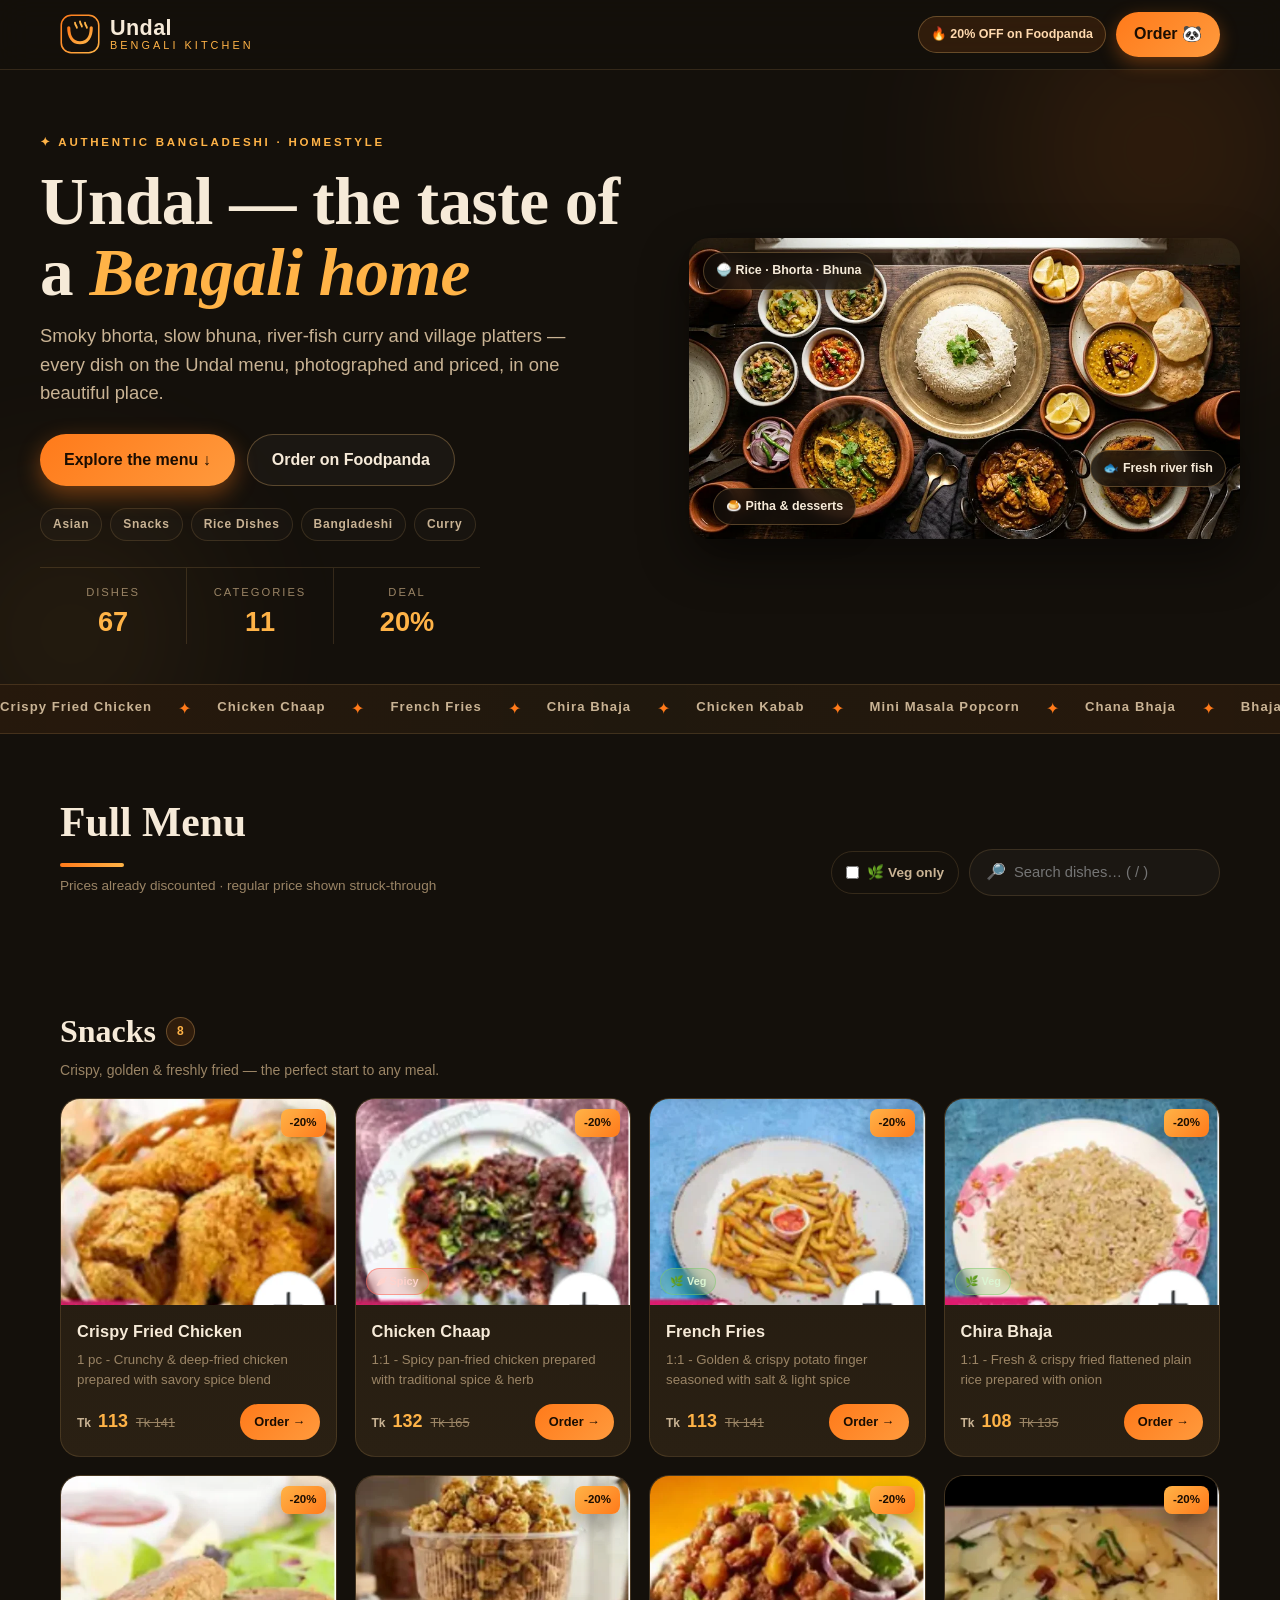
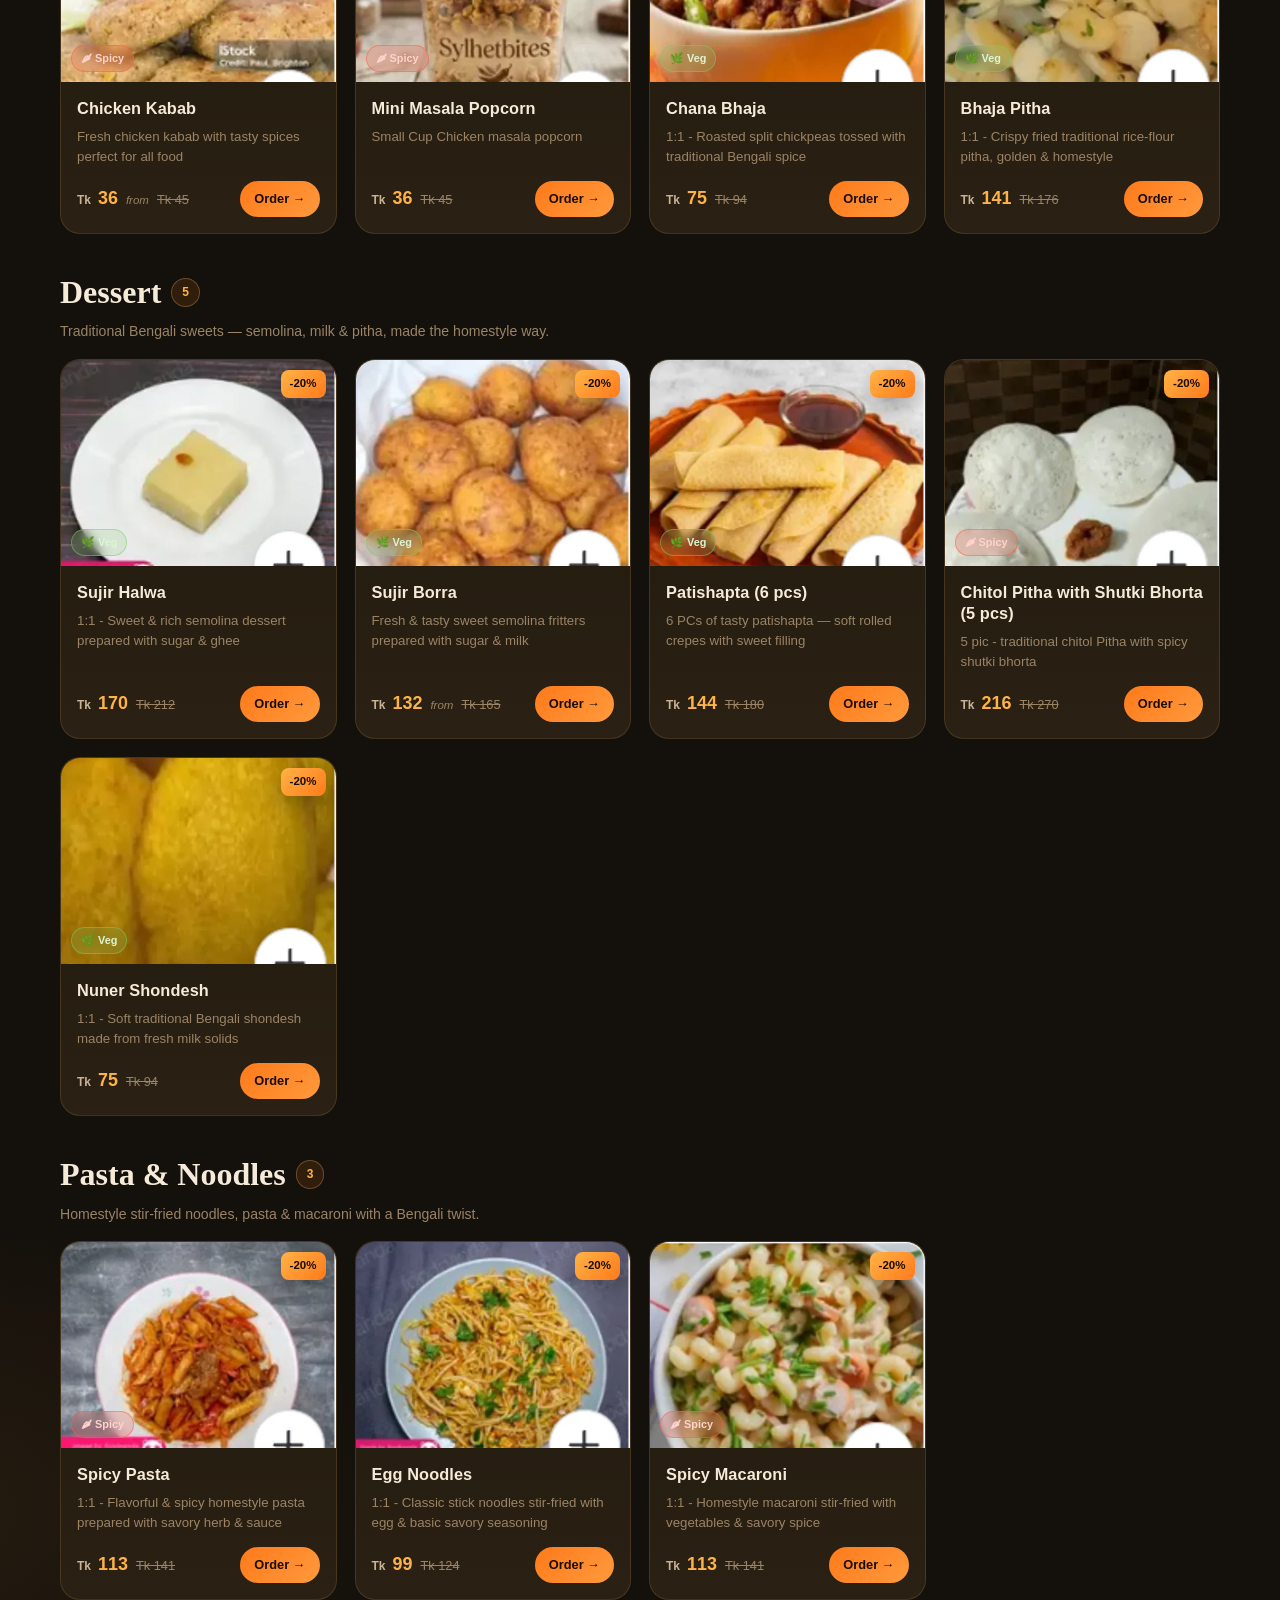
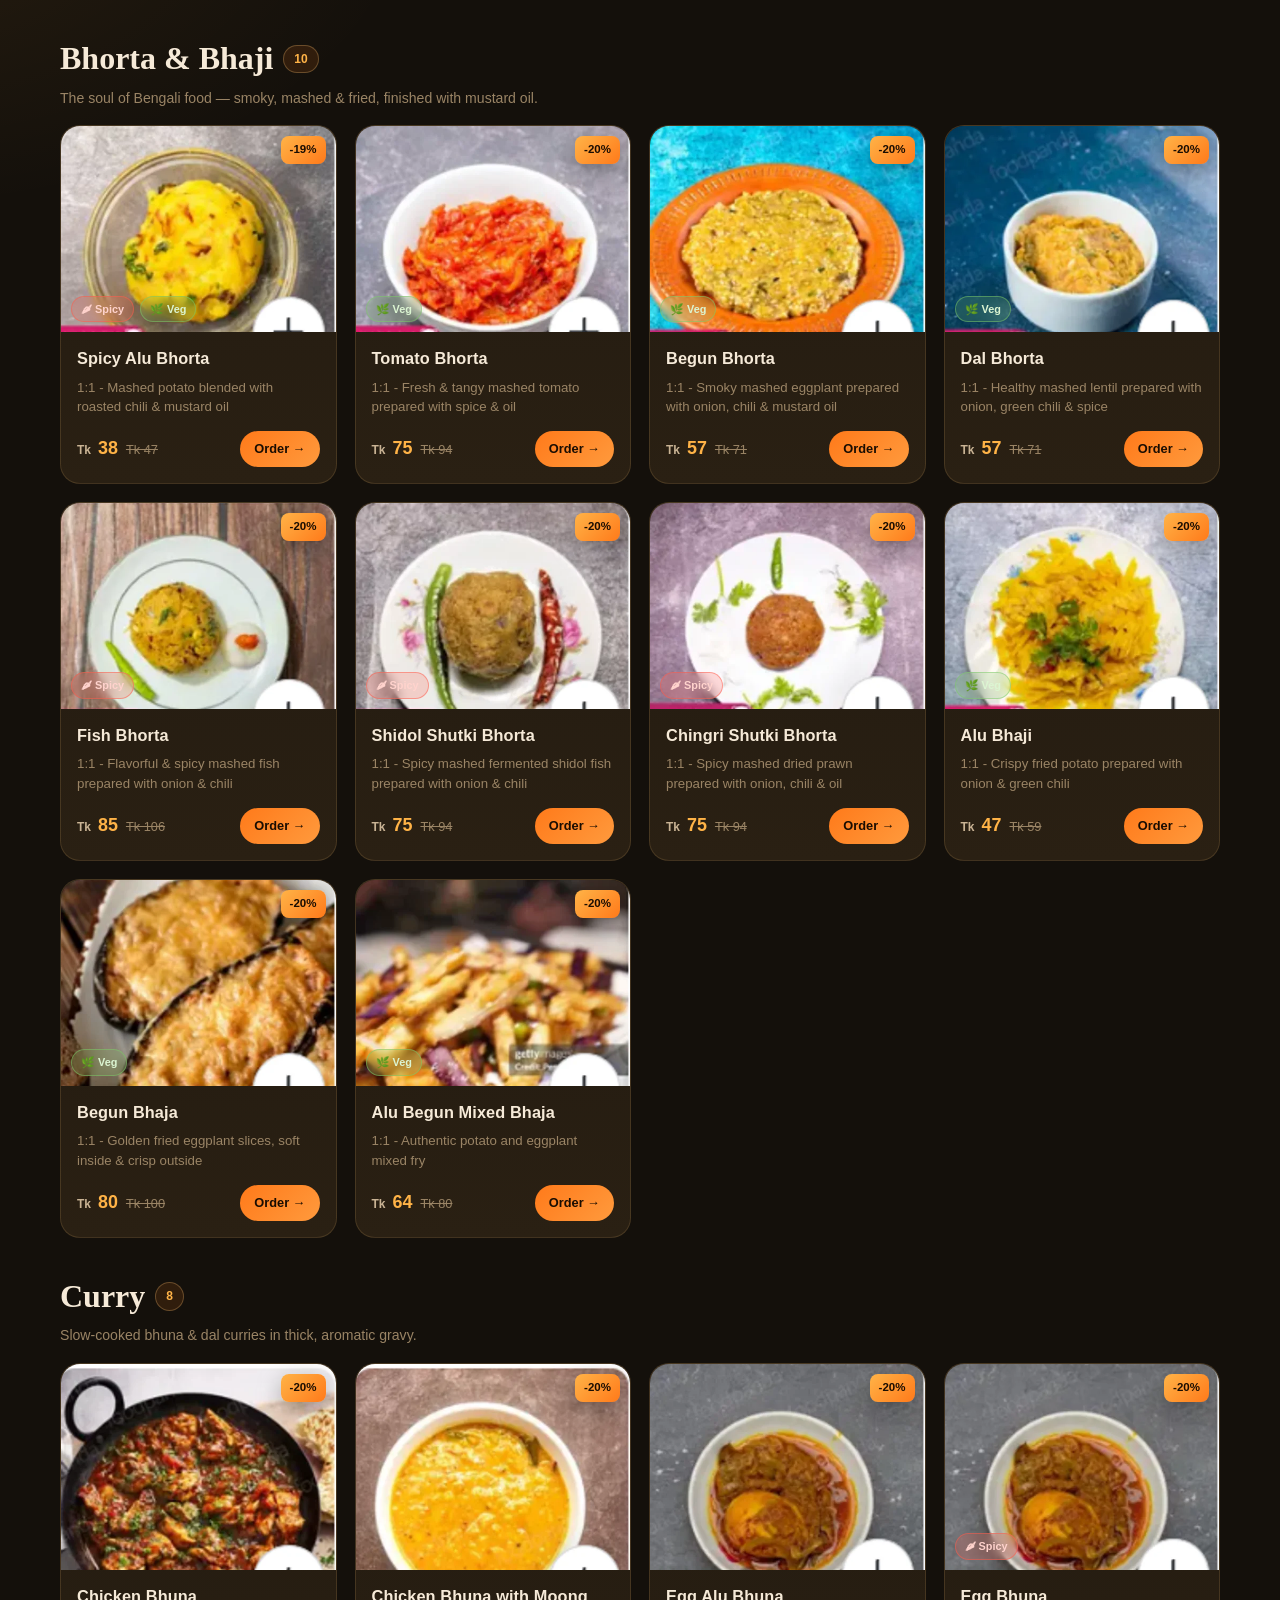
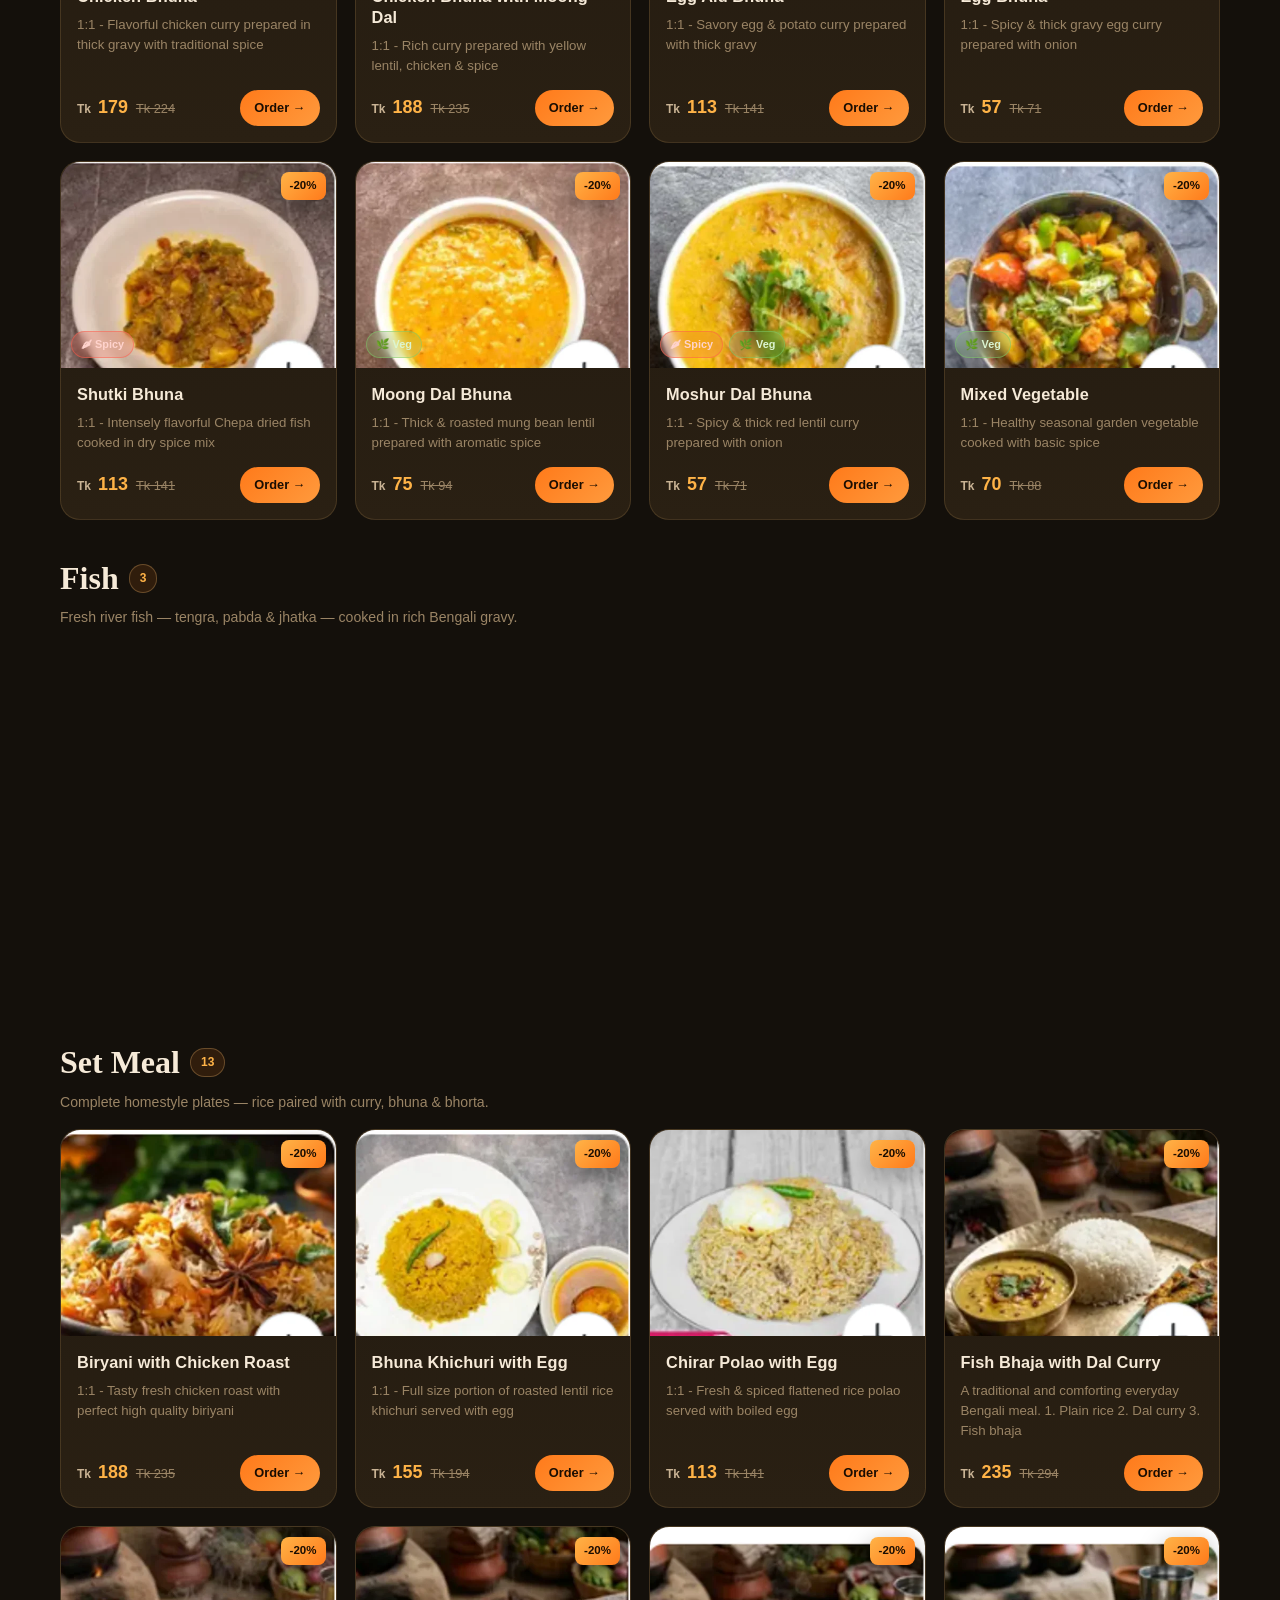
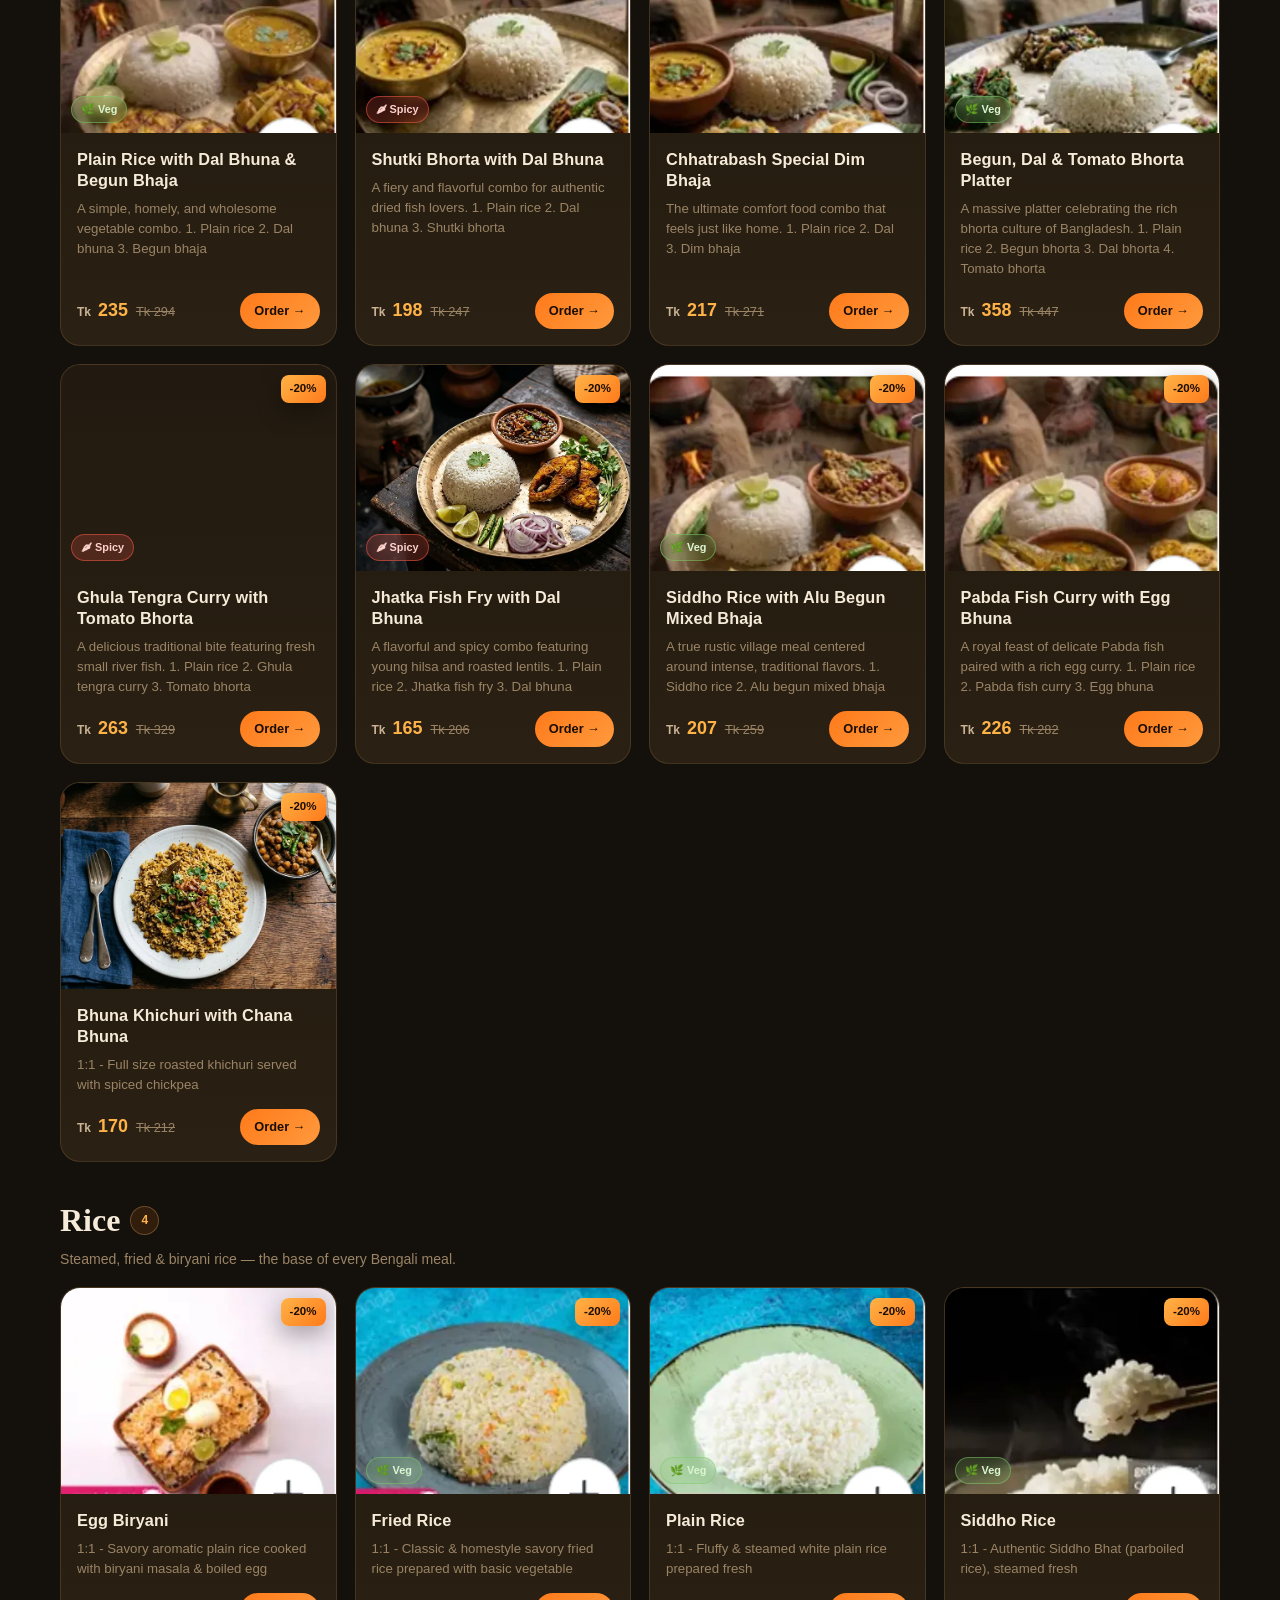
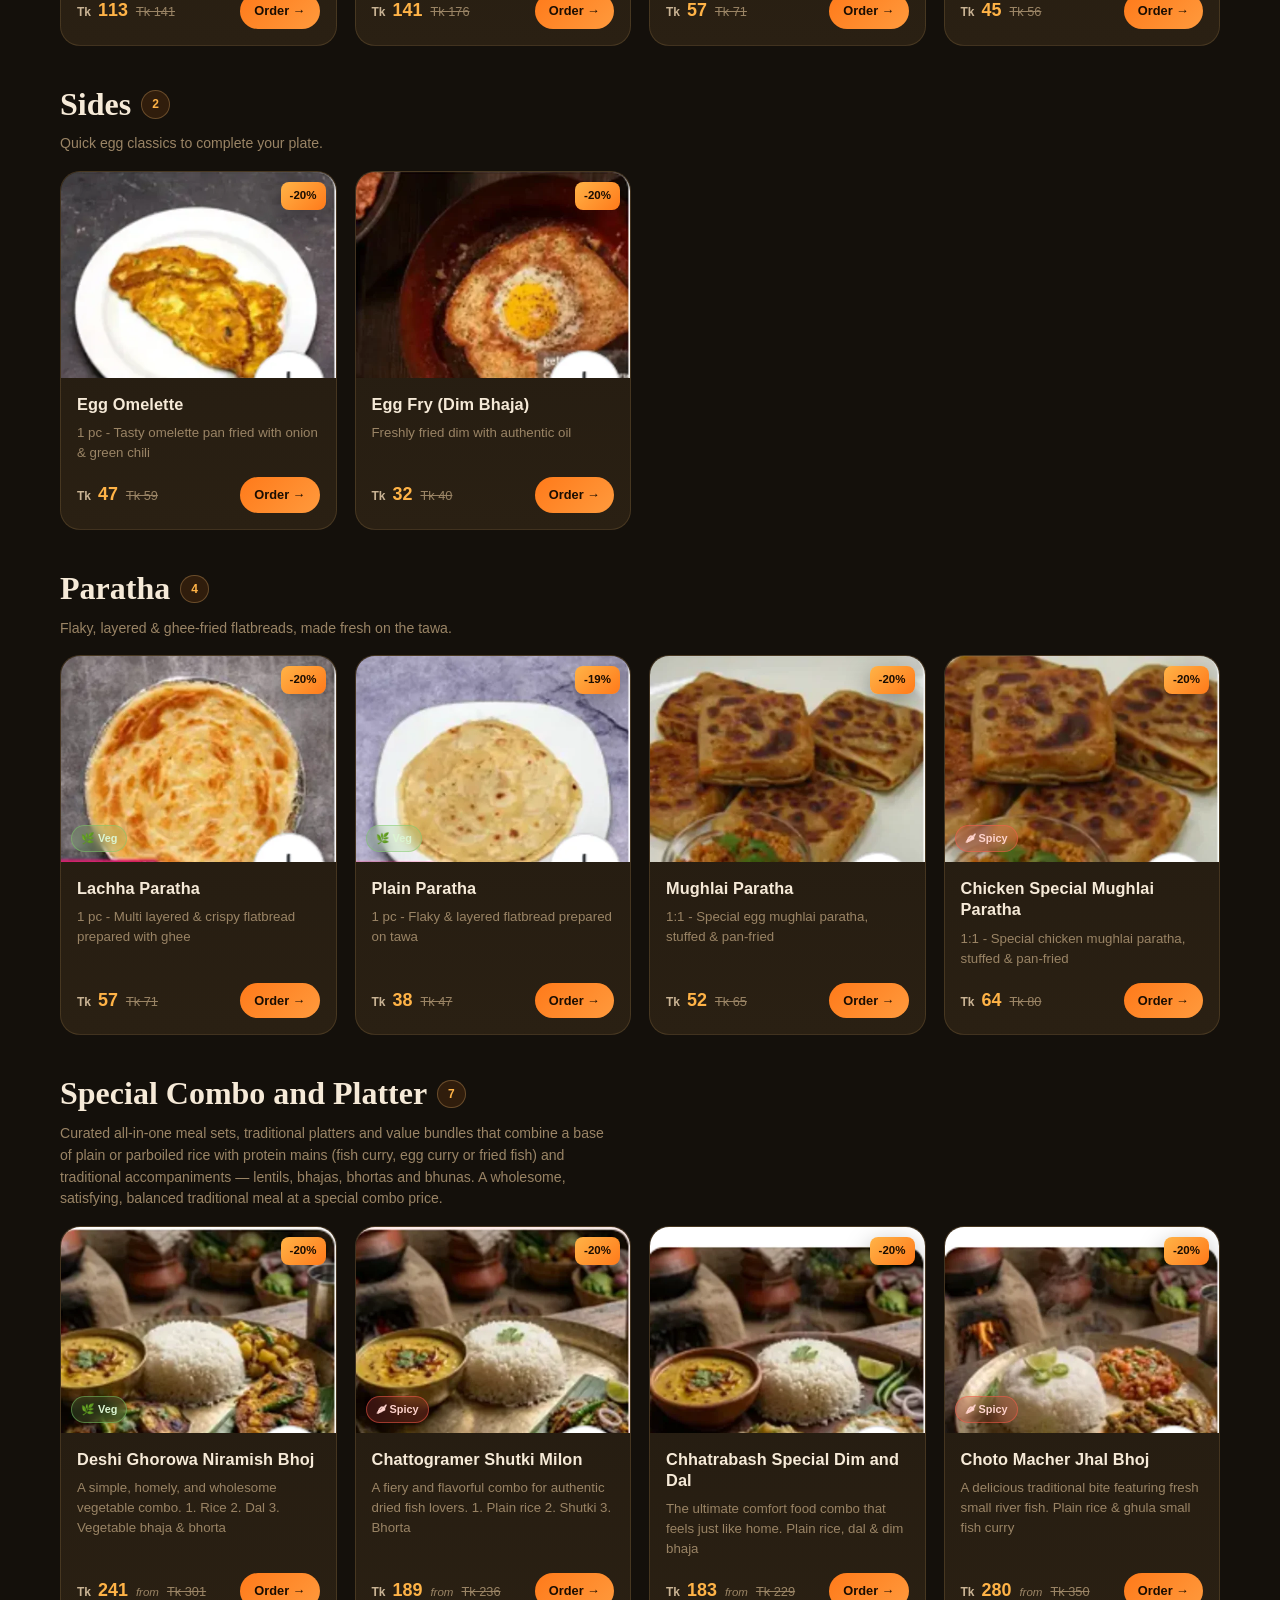
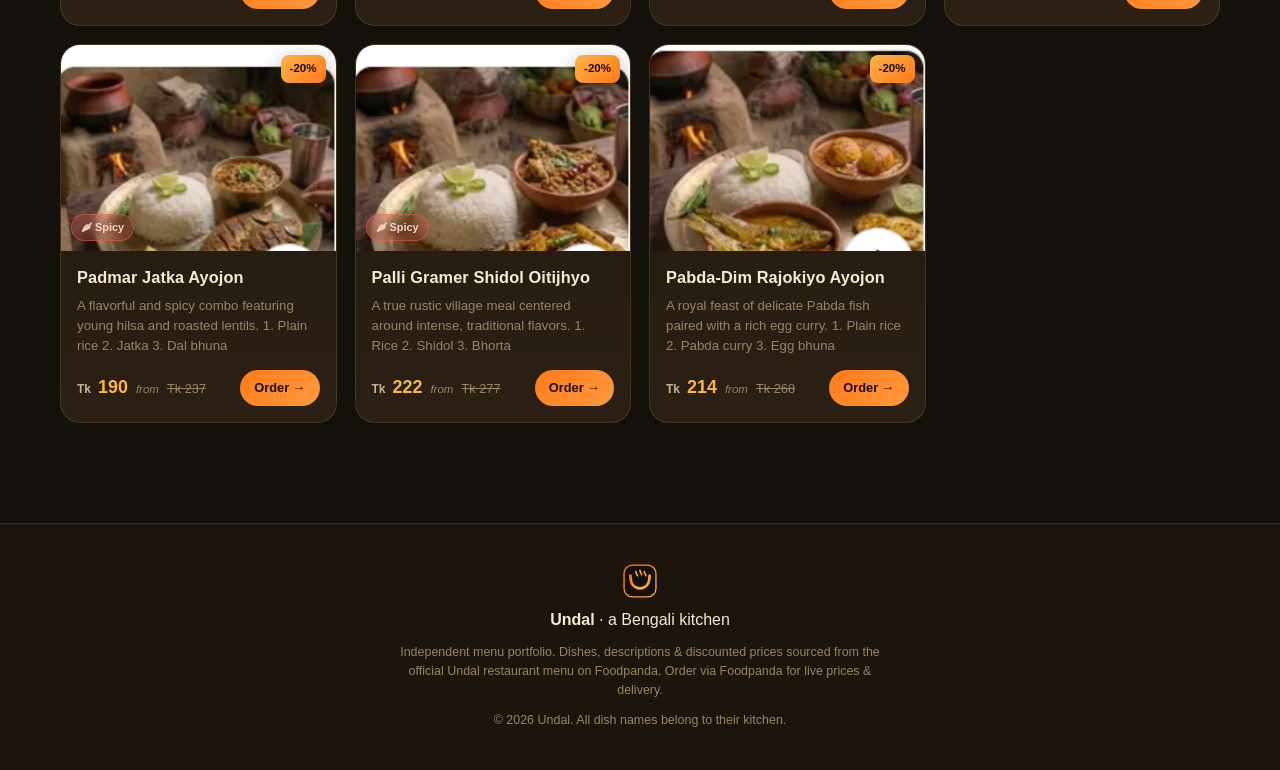
==== undal/index.html @ 983ab105 "Add Undal menu portfolio — standalone static site (67 dishes, 11 categories, full SEO schemas, real " ====
<!DOCTYPE html>
<html lang="en">
<head>
    <meta charset="UTF-8">
    <meta name="viewport" content="width=device-width, initial-scale=1.0">
        <title>Undal Menu | Authentic Bangladeshi Food — Bhorta, Bhuna, Fish Curry & Set Meals</title>
    <meta name="description" content="Explore the full Undal menu online: 67 authentic Bangladeshi dishes across 11 categories — Snacks, Dessert, Pasta & Noodles, Bhorta & Bhaji, Curry, Fish, Set Meal, Rice, Sides, Paratha, Special Combo and Platter. Discounted prices, veg & spicy filters, photos of every dish. Order on Foodpanda.">
    <meta name="keywords" content="Undal, Undal menu, Undal restaurant, Undal Sylhet, Bangladeshi food, bhorta, bhuna khichuri, fish curry, set meal, patishapta, mughlai paratha, foodpanda Undal, order food online">
    <meta property="og:title" content="Undal Menu | Authentic Bangladeshi Food — Bhorta, Bhuna, Fish Curry & Set Meals">
    <meta property="og:description" content="Explore the full Undal menu online: 67 authentic Bangladeshi dishes across 11 categories — Snacks, Dessert, Pasta & Noodles, Bhorta & Bhaji, Curry, Fish, Set Meal, Rice, Sides, Paratha, Special Combo and Platter. Discounted prices, veg & spicy filters, photos of every dish. Order on Foodpanda.">
    <meta property="og:image" content="https://sylhetbites.pages.dev/undal/img/hero.webp">
    <meta property="og:url" content="https://sylhetbites.pages.dev/undal/">
    <meta property="og:type" content="restaurant.menu">
    <meta name="twitter:card" content="summary_large_image">
    <meta name="twitter:title" content="Undal Menu | Authentic Bangladeshi Food — Bhorta, Bhuna, Fish Curry & Set Meals">
    <meta name="twitter:description" content="Explore the full Undal menu online: 67 authentic Bangladeshi dishes across 11 categories — Snacks, Dessert, Pasta & Noodles, Bhorta & Bhaji, Curry, Fish, Set Meal, Rice, Sides, Paratha, Special Combo and Platter. Discounted prices, veg & spicy filters, photos of every dish. Order on Foodpanda.">
    <meta name="twitter:image" content="https://sylhetbites.pages.dev/undal/img/hero.webp">
    <meta name="robots" content="index, follow, max-image-preview:large, max-snippet:-1">
    <meta name="author" content="Undal">
    <link rel="canonical" href="https://sylhetbites.pages.dev/undal/">
    <meta name="theme-color" content="#14100b">
    <link rel="icon" type="image/svg+xml" href="img/logo.svg">
    <link rel="preload" as="image" href="img/hero.webp" fetchpriority="high">
    <link rel="stylesheet" href="css/style.css">
    <script type="application/ld+json">
{
  "@context": "https://schema.org",
  "@graph": [
    {
      "@type": "WebSite",
      "@id": "https://sylhetbites.pages.dev/undal/#website",
      "name": "Undal Menu",
      "url": "https://sylhetbites.pages.dev/undal/",
      "inLanguage": "en",
      "publisher": {
        "@id": "https://sylhetbites.pages.dev/undal/#restaurant"
      }
    },
    {
      "@type": "Restaurant",
      "@id": "https://sylhetbites.pages.dev/undal/#restaurant",
      "name": "Undal",
      "alternateName": [
        "Undal Restaurant",
        "Undal Sylhet"
      ],
      "description": "Authentic Bengali home cooking — bhorta, bhuna, fish curry & traditional set meals",
      "url": "https://sylhetbites.pages.dev/undal/",
      "image": "https://sylhetbites.pages.dev/undal/img/hero.webp",
      "logo": "https://sylhetbites.pages.dev/undal/img/logo.svg",
      "servesCuisine": [
        "Asian",
        "Snacks",
        "Rice Dishes",
        "Bangladeshi",
        "Curry"
      ],
      "priceRange": "৳",
      "hasMenu": {
        "@id": "https://sylhetbites.pages.dev/undal/#menu"
      },
      "sameAs": [
        "https://www.foodpanda.com.bd/restaurant/cdo6/undal-cdo6"
      ]
    },
    {
      "@type": "Menu",
      "@id": "https://sylhetbites.pages.dev/undal/#menu",
      "name": "Undal Full Menu",
      "description": "Complete menu of Undal — snacks, bhorta & bhaji, curry, fish, set meals, rice, paratha, desserts and special combo platters.",
      "inLanguage": "en",
      "hasMenuSection": [
        {
          "@type": "MenuSection",
          "name": "Snacks",
          "description": "Crispy, golden & freshly fried — the perfect start to any meal.",
          "hasMenuItem": [
            {
              "@type": "MenuItem",
              "name": "Crispy Fried Chicken",
              "description": "1 pc - Crunchy & deep-fried chicken prepared with savory spice blend",
              "image": "https://sylhetbites.pages.dev/undal/img/dishes/crispy-fried-chicken.webp",
              "offers": {
                "@type": "Offer",
                "price": 113,
                "priceCurrency": "BDT",
                "url": "https://www.foodpanda.com.bd/restaurant/cdo6/undal-cdo6",
                "availability": "https://schema.org/InStock"
              }
            },
            {
              "@type": "MenuItem",
              "name": "Chicken Chaap",
              "description": "1:1 - Spicy pan-fried chicken prepared with traditional spice & herb",
              "image": "https://sylhetbites.pages.dev/undal/img/dishes/chicken-chaap.webp",
              "offers": {
                "@type": "Offer",
                "price": 132,
                "priceCurrency": "BDT",
                "url": "https://www.foodpanda.com.bd/restaurant/cdo6/undal-cdo6",
                "availability": "https://schema.org/InStock"
              }
            },
            {
              "@type": "MenuItem",
              "name": "French Fries",
              "description": "1:1 - Golden & crispy potato finger seasoned with salt & light spice",
              "image": "https://sylhetbites.pages.dev/undal/img/dishes/french-fries.webp",
              "suitableForDiet": "https://schema.org/VegetarianDiet",
              "offers": {
                "@type": "Offer",
                "price": 113,
                "priceCurrency": "BDT",
                "url": "https://www.foodpanda.com.bd/restaurant/cdo6/undal-cdo6",
                "availability": "https://schema.org/InStock"
              }
            },
            {
              "@type": "MenuItem",
              "name": "Chira Bhaja",
              "description": "1:1 - Fresh & crispy fried flattened plain rice prepared with onion",
              "image": "https://sylhetbites.pages.dev/undal/img/dishes/chira-bhaja.webp",
              "suitableForDiet": "https://schema.org/VegetarianDiet",
              "offers": {
                "@type": "Offer",
                "price": 108,
                "priceCurrency": "BDT",
                "url": "https://www.foodpanda.com.bd/restaurant/cdo6/undal-cdo6",
                "availability": "https://schema.org/InStock"
              }
            },
            {
              "@type": "MenuItem",
              "name": "Chicken Kabab",
              "description": "Fresh chicken kabab with tasty spices perfect for all food",
              "image": "https://sylhetbites.pages.dev/undal/img/dishes/chicken-kabab.webp",
              "offers": {
                "@type": "Offer",
                "price": 36,
                "priceCurrency": "BDT",
                "url": "https://www.foodpanda.com.bd/restaurant/cdo6/undal-cdo6",
                "availability": "https://schema.org/InStock"
              }
            },
            {
              "@type": "MenuItem",
              "name": "Mini Masala Popcorn",
              "description": "Small Cup Chicken masala popcorn",
              "image": "https://sylhetbites.pages.dev/undal/img/dishes/mini-masala-popcorn.webp",
              "offers": {
                "@type": "Offer",
                "price": 36,
                "priceCurrency": "BDT",
                "url": "https://www.foodpanda.com.bd/restaurant/cdo6/undal-cdo6",
                "availability": "https://schema.org/InStock"
              }
            },
            {
              "@type": "MenuItem",
              "name": "Chana Bhaja",
              "description": "1:1 - Roasted split chickpeas tossed with traditional Bengali spice",
              "image": "https://sylhetbites.pages.dev/undal/img/dishes/chana-bhaja.webp",
              "suitableForDiet": "https://schema.org/VegetarianDiet",
              "offers": {
                "@type": "Offer",
                "price": 75,
                "priceCurrency": "BDT",
                "url": "https://www.foodpanda.com.bd/restaurant/cdo6/undal-cdo6",
                "availability": "https://schema.org/InStock"
              }
            },
            {
              "@type": "MenuItem",
              "name": "Bhaja Pitha",
              "description": "1:1 - Crispy fried traditional rice-flour pitha, golden & homestyle",
              "image": "https://sylhetbites.pages.dev/undal/img/dishes/bhaja-pitha.webp",
              "suitableForDiet": "https://schema.org/VegetarianDiet",
              "offers": {
                "@type": "Offer",
                "price": 141,
                "priceCurrency": "BDT",
                "url": "https://www.foodpanda.com.bd/restaurant/cdo6/undal-cdo6",
                "availability": "https://schema.org/InStock"
              }
            }
          ]
        },
        {
          "@type": "MenuSection",
          "name": "Dessert",
          "description": "Traditional Bengali sweets — semolina, milk & pitha, made the homestyle way.",
          "hasMenuItem": [
            {
              "@type": "MenuItem",
              "name": "Sujir Halwa",
              "description": "1:1 - Sweet & rich semolina dessert prepared with sugar & ghee",
              "image": "https://sylhetbites.pages.dev/undal/img/dishes/sujir-halwa.webp",
              "suitableForDiet": "https://schema.org/VegetarianDiet",
              "offers": {
                "@type": "Offer",
                "price": 170,
                "priceCurrency": "BDT",
                "url": "https://www.foodpanda.com.bd/restaurant/cdo6/undal-cdo6",
                "availability": "https://schema.org/InStock"
              }
            },
            {
              "@type": "MenuItem",
              "name": "Sujir Borra",
              "description": "Fresh & tasty sweet semolina fritters prepared with sugar & milk",
              "image": "https://sylhetbites.pages.dev/undal/img/dishes/sujir-borra.webp",
              "suitableForDiet": "https://schema.org/VegetarianDiet",
              "offers": {
                "@type": "Offer",
                "price": 132,
                "priceCurrency": "BDT",
                "url": "https://www.foodpanda.com.bd/restaurant/cdo6/undal-cdo6",
                "availability": "https://schema.org/InStock"
              }
            },
            {
              "@type": "MenuItem",
              "name": "Patishapta (6 pcs)",
              "description": "6 PCs of tasty patishapta — soft rolled crepes with sweet filling",
              "image": "https://sylhetbites.pages.dev/undal/img/dishes/patishapta-6pc.webp",
              "suitableForDiet": "https://schema.org/VegetarianDiet",
              "offers": {
                "@type": "Offer",
                "price": 144,
                "priceCurrency": "BDT",
                "url": "https://www.foodpanda.com.bd/restaurant/cdo6/undal-cdo6",
                "availability": "https://schema.org/InStock"
              }
            },
            {
              "@type": "MenuItem",
              "name": "Chitol Pitha with Shutki Bhorta (5 pcs)",
              "description": "5 pic - traditional chitol Pitha with spicy shutki bhorta",
              "image": "https://sylhetbites.pages.dev/undal/img/dishes/chitol-pitha-shutki-bhorta.webp",
              "offers": {
                "@type": "Offer",
                "price": 216,
                "priceCurrency": "BDT",
                "url": "https://www.foodpanda.com.bd/restaurant/cdo6/undal-cdo6",
                "availability": "https://schema.org/InStock"
              }
            },
            {
              "@type": "MenuItem",
              "name": "Nuner Shondesh",
              "description": "1:1 - Soft traditional Bengali shondesh made from fresh milk solids",
              "image": "https://sylhetbites.pages.dev/undal/img/dishes/nuner-shondesh.webp",
              "suitableForDiet": "https://schema.org/VegetarianDiet",
              "offers": {
                "@type": "Offer",
                "price": 75,
                "priceCurrency": "BDT",
                "url": "https://www.foodpanda.com.bd/restaurant/cdo6/undal-cdo6",
                "availability": "https://schema.org/InStock"
              }
            }
          ]
        },
        {
          "@type": "MenuSection",
          "name": "Pasta & Noodles",
          "description": "Homestyle stir-fried noodles, pasta & macaroni with a Bengali twist.",
          "hasMenuItem": [
            {
              "@type": "MenuItem",
              "name": "Spicy Pasta",
              "description": "1:1 - Flavorful & spicy homestyle pasta prepared with savory herb & sauce",
              "image": "https://sylhetbites.pages.dev/undal/img/dishes/spicy-pasta.webp",
              "offers": {
                "@type": "Offer",
                "price": 113,
                "priceCurrency": "BDT",
                "url": "https://www.foodpanda.com.bd/restaurant/cdo6/undal-cdo6",
                "availability": "https://schema.org/InStock"
              }
            },
            {
              "@type": "MenuItem",
              "name": "Egg Noodles",
              "description": "1:1 - Classic stick noodles stir-fried with egg & basic savory seasoning",
              "image": "https://sylhetbites.pages.dev/undal/img/dishes/egg-noodles.webp",
              "offers": {
                "@type": "Offer",
                "price": 99,
                "priceCurrency": "BDT",
                "url": "https://www.foodpanda.com.bd/restaurant/cdo6/undal-cdo6",
                "availability": "https://schema.org/InStock"
              }
            },
            {
              "@type": "MenuItem",
              "name": "Spicy Macaroni",
              "description": "1:1 - Homestyle macaroni stir-fried with vegetables & savory spice",
              "image": "https://sylhetbites.pages.dev/undal/img/dishes/spicy-macaroni.webp",
              "offers": {
                "@type": "Offer",
                "price": 113,
                "priceCurrency": "BDT",
                "url": "https://www.foodpanda.com.bd/restaurant/cdo6/undal-cdo6",
                "availability": "https://schema.org/InStock"
              }
            }
          ]
        },
        {
          "@type": "MenuSection",
          "name": "Bhorta & Bhaji",
          "description": "The soul of Bengali food — smoky, mashed & fried, finished with mustard oil.",
          "hasMenuItem": [
            {
              "@type": "MenuItem",
              "name": "Spicy Alu Bhorta",
              "description": "1:1 - Mashed potato blended with roasted chili & mustard oil",
              "image": "https://sylhetbites.pages.dev/undal/img/dishes/spicy-alu-bhorta.webp",
              "suitableForDiet": "https://schema.org/VegetarianDiet",
              "offers": {
                "@type": "Offer",
                "price": 38,
                "priceCurrency": "BDT",
                "url": "https://www.foodpanda.com.bd/restaurant/cdo6/undal-cdo6",
                "availability": "https://schema.org/InStock"
              }
            },
            {
              "@type": "MenuItem",
              "name": "Tomato Bhorta",
              "description": "1:1 - Fresh & tangy mashed tomato prepared with spice & oil",
              "image": "https://sylhetbites.pages.dev/undal/img/dishes/tomato-bhorta.webp",
              "suitableForDiet": "https://schema.org/VegetarianDiet",
              "offers": {
                "@type": "Offer",
                "price": 75,
                "priceCurrency": "BDT",
                "url": "https://www.foodpanda.com.bd/restaurant/cdo6/undal-cdo6",
                "availability": "https://schema.org/InStock"
              }
            },
            {
              "@type": "MenuItem",
              "name": "Begun Bhorta",
              "description": "1:1 - Smoky mashed eggplant prepared with onion, chili & mustard oil",
              "image": "https://sylhetbites.pages.dev/undal/img/dishes/begun-bhorta.webp",
              "suitableForDiet": "https://schema.org/VegetarianDiet",
              "offers": {
                "@type": "Offer",
                "price": 57,
                "priceCurrency": "BDT",
                "url": "https://www.foodpanda.com.bd/restaurant/cdo6/undal-cdo6",
                "availability": "https://schema.org/InStock"
              }
            },
            {
              "@type": "MenuItem",
              "name": "Dal Bhorta",
              "description": "1:1 - Healthy mashed lentil prepared with onion, green chili & spice",
              "image": "https://sylhetbites.pages.dev/undal/img/dishes/dal-bhorta.webp",
              "suitableForDiet": "https://schema.org/VegetarianDiet",
              "offers": {
                "@type": "Offer",
                "price": 57,
                "priceCurrency": "BDT",
                "url": "https://www.foodpanda.com.bd/restaurant/cdo6/undal-cdo6",
                "availability": "https://schema.org/InStock"
              }
            },
            {
              "@type": "MenuItem",
              "name": "Fish Bhorta",
              "description": "1:1 - Flavorful & spicy mashed fish prepared with onion & chili",
              "image": "https://sylhetbites.pages.dev/undal/img/dishes/fish-bhorta.webp",
              "offers": {
                "@type": "Offer",
                "price": 85,
                "priceCurrency": "BDT",
                "url": "https://www.foodpanda.com.bd/restaurant/cdo6/undal-cdo6",
                "availability": "https://schema.org/InStock"
              }
            },
            {
              "@type": "MenuItem",
              "name": "Shidol Shutki Bhorta",
              "description": "1:1 - Spicy mashed fermented shidol fish prepared with onion & chili",
              "image": "https://sylhetbites.pages.dev/undal/img/dishes/shidol-shutki-bhorta.webp",
              "offers": {
                "@type": "Offer",
                "price": 75,
                "priceCurrency": "BDT",
                "url": "https://www.foodpanda.com.bd/restaurant/cdo6/undal-cdo6",
                "availability": "https://schema.org/InStock"
              }
            },
            {
              "@type": "MenuItem",
              "name": "Chingri Shutki Bhorta",
              "description": "1:1 - Spicy mashed dried prawn prepared with onion, chili & oil",
              "image": "https://sylhetbites.pages.dev/undal/img/dishes/chingri-shutki-bhorta.webp",
              "offers": {
                "@type": "Offer",
                "price": 75,
                "priceCurrency": "BDT",
                "url": "https://www.foodpanda.com.bd/restaurant/cdo6/undal-cdo6",
                "availability": "https://schema.org/InStock"
              }
            },
            {
              "@type": "MenuItem",
              "name": "Alu Bhaji",
              "description": "1:1 - Crispy fried potato prepared with onion & green chili",
              "image": "https://sylhetbites.pages.dev/undal/img/dishes/alu-bhaji.webp",
              "suitableForDiet": "https://schema.org/VegetarianDiet",
              "offers": {
                "@type": "Offer",
                "price": 47,
                "priceCurrency": "BDT",
                "url": "https://www.foodpanda.com.bd/restaurant/cdo6/undal-cdo6",
                "availability": "https://schema.org/InStock"
              }
            },
            {
              "@type": "MenuItem",
              "name": "Begun Bhaja",
              "description": "1:1 - Golden fried eggplant slices, soft inside & crisp outside",
              "image": "https://sylhetbites.pages.dev/undal/img/dishes/begun-bhaja.webp",
              "suitableForDiet": "https://schema.org/VegetarianDiet",
              "offers": {
                "@type": "Offer",
                "price": 80,
                "priceCurrency": "BDT",
                "url": "https://www.foodpanda.com.bd/restaurant/cdo6/undal-cdo6",
                "availability": "https://schema.org/InStock"
              }
            },
            {
              "@type": "MenuItem",
              "name": "Alu Begun Mixed Bhaja",
              "description": "1:1 - Authentic potato and eggplant mixed fry",
              "image": "https://sylhetbites.pages.dev/undal/img/dishes/alu-begun-mixed-bhaja.webp",
              "suitableForDiet": "https://schema.org/VegetarianDiet",
              "offers": {
                "@type": "Offer",
                "price": 64,
                "priceCurrency": "BDT",
                "url": "https://www.foodpanda.com.bd/restaurant/cdo6/undal-cdo6",
                "availability": "https://schema.org/InStock"
              }
            }
          ]
        },
        {
          "@type": "MenuSection",
          "name": "Curry",
          "description": "Slow-cooked bhuna & dal curries in thick, aromatic gravy.",
          "hasMenuItem": [
            {
              "@type": "MenuItem",
              "name": "Chicken Bhuna",
              "description": "1:1 - Flavorful chicken curry prepared in thick gravy with traditional spice",
              "image": "https://sylhetbites.pages.dev/undal/img/dishes/chicken-bhuna.webp",
              "offers": {
                "@type": "Offer",
                "price": 179,
                "priceCurrency": "BDT",
                "url": "https://www.foodpanda.com.bd/restaurant/cdo6/undal-cdo6",
                "availability": "https://schema.org/InStock"
              }
            },
            {
              "@type": "MenuItem",
              "name": "Chicken Bhuna with Moong Dal",
              "description": "1:1 - Rich curry prepared with yellow lentil, chicken & spice",
              "image": "https://sylhetbites.pages.dev/undal/img/dishes/chicken-bhuna-moong-dal.webp",
              "offers": {
                "@type": "Offer",
                "price": 188,
                "priceCurrency": "BDT",
                "url": "https://www.foodpanda.com.bd/restaurant/cdo6/undal-cdo6",
                "availability": "https://schema.org/InStock"
              }
            },
            {
              "@type": "MenuItem",
              "name": "Egg Alu Bhuna",
              "description": "1:1 - Savory egg & potato curry prepared with thick gravy",
              "image": "https://sylhetbites.pages.dev/undal/img/dishes/egg-alu-bhuna.webp",
              "offers": {
                "@type": "Offer",
                "price": 113,
                "priceCurrency": "BDT",
                "url": "https://www.foodpanda.com.bd/restaurant/cdo6/undal-cdo6",
                "availability": "https://schema.org/InStock"
              }
            },
            {
              "@type": "MenuItem",
              "name": "Egg Bhuna",
              "description": "1:1 - Spicy & thick gravy egg curry prepared with onion",
              "image": "https://sylhetbites.pages.dev/undal/img/dishes/egg-bhuna.webp",
              "offers": {
                "@type": "Offer",
                "price": 57,
                "priceCurrency": "BDT",
                "url": "https://www.foodpanda.com.bd/restaurant/cdo6/undal-cdo6",
                "availability": "https://schema.org/InStock"
              }
            },
            {
              "@type": "MenuItem",
              "name": "Shutki Bhuna",
              "description": "1:1 - Intensely flavorful Chepa dried fish cooked in dry spice mix",
              "image": "https://sylhetbites.pages.dev/undal/img/dishes/shutki-bhuna.webp",
              "offers": {
                "@type": "Offer",
                "price": 113,
                "priceCurrency": "BDT",
                "url": "https://www.foodpanda.com.bd/restaurant/cdo6/undal-cdo6",
                "availability": "https://schema.org/InStock"
              }
            },
            {
              "@type": "MenuItem",
              "name": "Moong Dal Bhuna",
              "description": "1:1 - Thick & roasted mung bean lentil prepared with aromatic spice",
              "image": "https://sylhetbites.pages.dev/undal/img/dishes/moong-dal-bhuna.webp",
              "suitableForDiet": "https://schema.org/VegetarianDiet",
              "offers": {
                "@type": "Offer",
                "price": 75,
                "priceCurrency": "BDT",
                "url": "https://www.foodpanda.com.bd/restaurant/cdo6/undal-cdo6",
                "availability": "https://schema.org/InStock"
              }
            },
            {
              "@type": "MenuItem",
              "name": "Moshur Dal Bhuna",
              "description": "1:1 - Spicy & thick red lentil curry prepared with onion",
              "image": "https://sylhetbites.pages.dev/undal/img/dishes/moshur-dal-bhuna.webp",
              "suitableForDiet": "https://schema.org/VegetarianDiet",
              "offers": {
                "@type": "Offer",
                "price": 57,
                "priceCurrency": "BDT",
                "url": "https://www.foodpanda.com.bd/restaurant/cdo6/undal-cdo6",
                "availability": "https://schema.org/InStock"
              }
            },
            {
              "@type": "MenuItem",
              "name": "Mixed Vegetable",
              "description": "1:1 - Healthy seasonal garden vegetable cooked with basic spice",
              "image": "https://sylhetbites.pages.dev/undal/img/dishes/mixed-vegetable.webp",
              "suitableForDiet": "https://schema.org/VegetarianDiet",
              "offers": {
                "@type": "Offer",
                "price": 70,
                "priceCurrency": "BDT",
                "url": "https://www.foodpanda.com.bd/restaurant/cdo6/undal-cdo6",
                "availability": "https://schema.org/InStock"
              }
            }
          ]
        },
        {
          "@type": "MenuSection",
          "name": "Fish",
          "description": "Fresh river fish — tengra, pabda & jhatka — cooked in rich Bengali gravy.",
          "hasMenuItem": [
            {
              "@type": "MenuItem",
              "name": "Tengra Fish Curry",
              "description": "1:1 - Traditional Tengra fish cooked in rich & spiced gravy",
              "image": "https://sylhetbites.pages.dev/undal/img/dishes/tengra-fish-curry.webp",
              "offers": {
                "@type": "Offer",
                "price": 160,
                "priceCurrency": "BDT",
                "url": "https://www.foodpanda.com.bd/restaurant/cdo6/undal-cdo6",
                "availability": "https://schema.org/InStock"
              }
            },
            {
              "@type": "MenuItem",
              "name": "Pabda Fish Curry",
              "description": "2 Pcs - Delicate Pabda fish prepared in savory & aromatic curry gravy",
              "image": "https://sylhetbites.pages.dev/undal/img/dishes/pabda-fish-curry.webp",
              "offers": {
                "@type": "Offer",
                "price": 113,
                "priceCurrency": "BDT",
                "url": "https://www.foodpanda.com.bd/restaurant/cdo6/undal-cdo6",
                "availability": "https://schema.org/InStock"
              }
            },
            {
              "@type": "MenuItem",
              "name": "Jhatka Fish Curry",
              "description": "1:1 - Authentically prepared jhatka (young hilsa) fish curry",
              "image": "https://sylhetbites.pages.dev/undal/img/dishes/jhatka-fish-curry.webp",
              "offers": {
                "@type": "Offer",
                "price": 88,
                "priceCurrency": "BDT",
                "url": "https://www.foodpanda.com.bd/restaurant/cdo6/undal-cdo6",
                "availability": "https://schema.org/InStock"
              }
            }
          ]
        },
        {
          "@type": "MenuSection",
          "name": "Set Meal",
          "description": "Complete homestyle plates — rice paired with curry, bhuna & bhorta.",
          "hasMenuItem": [
            {
              "@type": "MenuItem",
              "name": "Biryani with Chicken Roast",
              "description": "1:1 - Tasty fresh chicken roast with perfect high quality biriyani",
              "image": "https://sylhetbites.pages.dev/undal/img/dishes/biryani-chicken-roast.webp",
              "offers": {
                "@type": "Offer",
                "price": 188,
                "priceCurrency": "BDT",
                "url": "https://www.foodpanda.com.bd/restaurant/cdo6/undal-cdo6",
                "availability": "https://schema.org/InStock"
              }
            },
            {
              "@type": "MenuItem",
              "name": "Bhuna Khichuri with Egg",
              "description": "1:1 - Full size portion of roasted lentil rice khichuri served with egg",
              "image": "https://sylhetbites.pages.dev/undal/img/dishes/bhuna-khichuri-egg.webp",
              "offers": {
                "@type": "Offer",
                "price": 155,
                "priceCurrency": "BDT",
                "url": "https://www.foodpanda.com.bd/restaurant/cdo6/undal-cdo6",
                "availability": "https://schema.org/InStock"
              }
            },
            {
              "@type": "MenuItem",
              "name": "Chirar Polao with Egg",
              "description": "1:1 - Fresh & spiced flattened rice polao served with boiled egg",
              "image": "https://sylhetbites.pages.dev/undal/img/dishes/chirar-polao-egg.webp",
              "offers": {
                "@type": "Offer",
                "price": 113,
                "priceCurrency": "BDT",
                "url": "https://www.foodpanda.com.bd/restaurant/cdo6/undal-cdo6",
                "availability": "https://schema.org/InStock"
              }
            },
            {
              "@type": "MenuItem",
              "name": "Fish Bhaja with Dal Curry",
              "description": "A traditional and comforting everyday Bengali meal. 1. Plain rice 2. Dal curry 3. Fish bhaja",
              "image": "https://sylhetbites.pages.dev/undal/img/dishes/fish-bhaja-dal-curry.webp",
              "offers": {
                "@type": "Offer",
                "price": 235,
                "priceCurrency": "BDT",
                "url": "https://www.foodpanda.com.bd/restaurant/cdo6/undal-cdo6",
                "availability": "https://schema.org/InStock"
              }
            },
            {
              "@type": "MenuItem",
              "name": "Plain Rice with Dal Bhuna & Begun Bhaja",
              "description": "A simple, homely, and wholesome vegetable combo. 1. Plain rice 2. Dal bhuna 3. Begun bhaja",
              "image": "https://sylhetbites.pages.dev/undal/img/dishes/plain-rice-dal-bhuna.webp",
              "suitableForDiet": "https://schema.org/VegetarianDiet",
              "offers": {
                "@type": "Offer",
                "price": 235,
                "priceCurrency": "BDT",
                "url": "https://www.foodpanda.com.bd/restaurant/cdo6/undal-cdo6",
                "availability": "https://schema.org/InStock"
              }
            },
            {
              "@type": "MenuItem",
              "name": "Shutki Bhorta with Dal Bhuna",
              "description": "A fiery and flavorful combo for authentic dried fish lovers. 1. Plain rice 2. Dal bhuna 3. Shutki bhorta",
              "image": "https://sylhetbites.pages.dev/undal/img/dishes/shutki-bhorta-dal-bhuna.webp",
              "offers": {
                "@type": "Offer",
                "price": 198,
                "priceCurrency": "BDT",
                "url": "https://www.foodpanda.com.bd/restaurant/cdo6/undal-cdo6",
                "availability": "https://schema.org/InStock"
              }
            },
            {
              "@type": "MenuItem",
              "name": "Chhatrabash Special Dim Bhaja",
              "description": "The ultimate comfort food combo that feels just like home. 1. Plain rice 2. Dal 3. Dim bhaja",
              "image": "https://sylhetbites.pages.dev/undal/img/dishes/chhatrabash-dim-bhaja.webp",
              "offers": {
                "@type": "Offer",
                "price": 217,
                "priceCurrency": "BDT",
                "url": "https://www.foodpanda.com.bd/restaurant/cdo6/undal-cdo6",
                "availability": "https://schema.org/InStock"
              }
            },
            {
              "@type": "MenuItem",
              "name": "Begun, Dal & Tomato Bhorta Platter",
              "description": "A massive platter celebrating the rich bhorta culture of Bangladesh. 1. Plain rice 2. Begun bhorta 3. Dal bhorta 4. Tomato bhorta",
              "image": "https://sylhetbites.pages.dev/undal/img/dishes/bhorta-platter.webp",
              "suitableForDiet": "https://schema.org/VegetarianDiet",
              "offers": {
                "@type": "Offer",
                "price": 358,
                "priceCurrency": "BDT",
                "url": "https://www.foodpanda.com.bd/restaurant/cdo6/undal-cdo6",
                "availability": "https://schema.org/InStock"
              }
            },
            {
              "@type": "MenuItem",
              "name": "Ghula Tengra Curry with Tomato Bhorta",
              "description": "A delicious traditional bite featuring fresh small river fish. 1. Plain rice 2. Ghula tengra curry 3. Tomato bhorta",
              "image": "https://sylhetbites.pages.dev/undal/img/dishes/ghula-tengra-curry-combo.webp",
              "offers": {
                "@type": "Offer",
                "price": 263,
                "priceCurrency": "BDT",
                "url": "https://www.foodpanda.com.bd/restaurant/cdo6/undal-cdo6",
                "availability": "https://schema.org/InStock"
              }
            },
            {
              "@type": "MenuItem",
              "name": "Jhatka Fish Fry with Dal Bhuna",
              "description": "A flavorful and spicy combo featuring young hilsa and roasted lentils. 1. Plain rice 2. Jhatka fish fry 3. Dal bhuna",
              "image": "https://sylhetbites.pages.dev/undal/img/dishes/jhatka-fish-fry-combo.webp",
              "offers": {
                "@type": "Offer",
                "price": 165,
                "priceCurrency": "BDT",
                "url": "https://www.foodpanda.com.bd/restaurant/cdo6/undal-cdo6",
                "availability": "https://schema.org/InStock"
              }
            },
            {
              "@type": "MenuItem",
              "name": "Siddho Rice with Alu Begun Mixed Bhaja",
              "description": "A true rustic village meal centered around intense, traditional flavors. 1. Siddho rice 2. Alu begun mixed bhaja",
              "image": "https://sylhetbites.pages.dev/undal/img/dishes/siddho-rice-alu-begun.webp",
              "suitableForDiet": "https://schema.org/VegetarianDiet",
              "offers": {
                "@type": "Offer",
                "price": 207,
                "priceCurrency": "BDT",
                "url": "https://www.foodpanda.com.bd/restaurant/cdo6/undal-cdo6",
                "availability": "https://schema.org/InStock"
              }
            },
            {
              "@type": "MenuItem",
              "name": "Pabda Fish Curry with Egg Bhuna",
              "description": "A royal feast of delicate Pabda fish paired with a rich egg curry. 1. Plain rice 2. Pabda fish curry 3. Egg bhuna",
              "image": "https://sylhetbites.pages.dev/undal/img/dishes/pabda-egg-bhuna.webp",
              "offers": {
                "@type": "Offer",
                "price": 226,
                "priceCurrency": "BDT",
                "url": "https://www.foodpanda.com.bd/restaurant/cdo6/undal-cdo6",
                "availability": "https://schema.org/InStock"
              }
            },
            {
              "@type": "MenuItem",
              "name": "Bhuna Khichuri with Chana Bhuna",
              "description": "1:1 - Full size roasted khichuri served with spiced chickpea",
              "image": "https://sylhetbites.pages.dev/undal/img/dishes/bhuna-khichuri-chana-bhuna.webp",
              "offers": {
                "@type": "Offer",
                "price": 170,
                "priceCurrency": "BDT",
                "url": "https://www.foodpanda.com.bd/restaurant/cdo6/undal-cdo6",
                "availability": "https://schema.org/InStock"
              }
            }
          ]
        },
        {
          "@type": "MenuSection",
          "name": "Rice",
          "description": "Steamed, fried & biryani rice — the base of every Bengali meal.",
          "hasMenuItem": [
            {
              "@type": "MenuItem",
              "name": "Egg Biryani",
              "description": "1:1 - Savory aromatic plain rice cooked with biryani masala & boiled egg",
              "image": "https://sylhetbites.pages.dev/undal/img/dishes/egg-biryani.webp",
              "offers": {
                "@type": "Offer",
                "price": 113,
                "priceCurrency": "BDT",
                "url": "https://www.foodpanda.com.bd/restaurant/cdo6/undal-cdo6",
                "availability": "https://schema.org/InStock"
              }
            },
            {
              "@type": "MenuItem",
              "name": "Fried Rice",
              "description": "1:1 - Classic & homestyle savory fried rice prepared with basic vegetable",
              "image": "https://sylhetbites.pages.dev/undal/img/dishes/fried-rice.webp",
              "suitableForDiet": "https://schema.org/VegetarianDiet",
              "offers": {
                "@type": "Offer",
                "price": 141,
                "priceCurrency": "BDT",
                "url": "https://www.foodpanda.com.bd/restaurant/cdo6/undal-cdo6",
                "availability": "https://schema.org/InStock"
              }
            },
            {
              "@type": "MenuItem",
              "name": "Plain Rice",
              "description": "1:1 - Fluffy & steamed white plain rice prepared fresh",
              "image": "https://sylhetbites.pages.dev/undal/img/dishes/plain-rice.webp",
              "suitableForDiet": "https://schema.org/VegetarianDiet",
              "offers": {
                "@type": "Offer",
                "price": 57,
                "priceCurrency": "BDT",
                "url": "https://www.foodpanda.com.bd/restaurant/cdo6/undal-cdo6",
                "availability": "https://schema.org/InStock"
              }
            },
            {
              "@type": "MenuItem",
              "name": "Siddho Rice",
              "description": "1:1 - Authentic Siddho Bhat (parboiled rice), steamed fresh",
              "image": "https://sylhetbites.pages.dev/undal/img/dishes/siddho-rice.webp",
              "suitableForDiet": "https://schema.org/VegetarianDiet",
              "offers": {
                "@type": "Offer",
                "price": 45,
                "priceCurrency": "BDT",
                "url": "https://www.foodpanda.com.bd/restaurant/cdo6/undal-cdo6",
                "availability": "https://schema.org/InStock"
              }
            }
          ]
        },
        {
          "@type": "MenuSection",
          "name": "Sides",
          "description": "Quick egg classics to complete your plate.",
          "hasMenuItem": [
            {
              "@type": "MenuItem",
              "name": "Egg Omelette",
              "description": "1 pc - Tasty omelette pan fried with onion & green chili",
              "image": "https://sylhetbites.pages.dev/undal/img/dishes/egg-omelette.webp",
              "offers": {
                "@type": "Offer",
                "price": 47,
                "priceCurrency": "BDT",
                "url": "https://www.foodpanda.com.bd/restaurant/cdo6/undal-cdo6",
                "availability": "https://schema.org/InStock"
              }
            },
            {
              "@type": "MenuItem",
              "name": "Egg Fry (Dim Bhaja)",
              "description": "Freshly fried dim with authentic oil",
              "image": "https://sylhetbites.pages.dev/undal/img/dishes/egg-fry-dim-bhaja.webp",
              "offers": {
                "@type": "Offer",
                "price": 32,
                "priceCurrency": "BDT",
                "url": "https://www.foodpanda.com.bd/restaurant/cdo6/undal-cdo6",
                "availability": "https://schema.org/InStock"
              }
            }
          ]
        },
        {
          "@type": "MenuSection",
          "name": "Paratha",
          "description": "Flaky, layered & ghee-fried flatbreads, made fresh on the tawa.",
          "hasMenuItem": [
            {
              "@type": "MenuItem",
              "name": "Lachha Paratha",
              "description": "1 pc - Multi layered & crispy flatbread prepared with ghee",
              "image": "https://sylhetbites.pages.dev/undal/img/dishes/lachha-paratha.webp",
              "suitableForDiet": "https://schema.org/VegetarianDiet",
              "offers": {
                "@type": "Offer",
                "price": 57,
                "priceCurrency": "BDT",
                "url": "https://www.foodpanda.com.bd/restaurant/cdo6/undal-cdo6",
                "availability": "https://schema.org/InStock"
              }
            },
            {
              "@type": "MenuItem",
              "name": "Plain Paratha",
              "description": "1 pc - Flaky & layered flatbread prepared on tawa",
              "image": "https://sylhetbites.pages.dev/undal/img/dishes/plain-paratha.webp",
              "suitableForDiet": "https://schema.org/VegetarianDiet",
              "offers": {
                "@type": "Offer",
                "price": 38,
                "priceCurrency": "BDT",
                "url": "https://www.foodpanda.com.bd/restaurant/cdo6/undal-cdo6",
                "availability": "https://schema.org/InStock"
              }
            },
            {
              "@type": "MenuItem",
              "name": "Mughlai Paratha",
              "description": "1:1 - Special egg mughlai paratha, stuffed & pan-fried",
              "image": "https://sylhetbites.pages.dev/undal/img/dishes/mughlai-paratha.webp",
              "offers": {
                "@type": "Offer",
                "price": 52,
                "priceCurrency": "BDT",
                "url": "https://www.foodpanda.com.bd/restaurant/cdo6/undal-cdo6",
                "availability": "https://schema.org/InStock"
              }
            },
            {
              "@type": "MenuItem",
              "name": "Chicken Special Mughlai Paratha",
              "description": "1:1 - Special chicken mughlai paratha, stuffed & pan-fried",
              "image": "https://sylhetbites.pages.dev/undal/img/dishes/chicken-mughlai-paratha.webp",
              "offers": {
                "@type": "Offer",
                "price": 64,
                "priceCurrency": "BDT",
                "url": "https://www.foodpanda.com.bd/restaurant/cdo6/undal-cdo6",
                "availability": "https://schema.org/InStock"
              }
            }
          ]
        },
        {
          "@type": "MenuSection",
          "name": "Special Combo and Platter",
          "description": "Curated all-in-one meal sets, traditional platters and value bundles that combine a base of plain or parboiled rice with protein mains (fish curry, egg curry or fried fish) and traditional accompaniments — lentils, bhajas, bhortas and bhunas. A wholesome, satisfying, balanced traditional meal at a special combo price.",
          "hasMenuItem": [
            {
              "@type": "MenuItem",
              "name": "Deshi Ghorowa Niramish Bhoj",
              "description": "A simple, homely, and wholesome vegetable combo. 1. Rice 2. Dal 3. Vegetable bhaja & bhorta",
              "image": "https://sylhetbites.pages.dev/undal/img/dishes/deshi-ghorowa-niramish-bhoj.webp",
              "suitableForDiet": "https://schema.org/VegetarianDiet",
              "offers": {
                "@type": "Offer",
                "price": 241,
                "priceCurrency": "BDT",
                "url": "https://www.foodpanda.com.bd/restaurant/cdo6/undal-cdo6",
                "availability": "https://schema.org/InStock"
              }
            },
            {
              "@type": "MenuItem",
              "name": "Chattogramer Shutki Milon",
              "description": "A fiery and flavorful combo for authentic dried fish lovers. 1. Plain rice 2. Shutki 3. Bhorta",
              "image": "https://sylhetbites.pages.dev/undal/img/dishes/chattogramer-shutki-milon.webp",
              "offers": {
                "@type": "Offer",
                "price": 189,
                "priceCurrency": "BDT",
                "url": "https://www.foodpanda.com.bd/restaurant/cdo6/undal-cdo6",
                "availability": "https://schema.org/InStock"
              }
            },
            {
              "@type": "MenuItem",
              "name": "Chhatrabash Special Dim and Dal",
              "description": "The ultimate comfort food combo that feels just like home. Plain rice, dal & dim bhaja",
              "image": "https://sylhetbites.pages.dev/undal/img/dishes/chhatrabash-dim-dal.webp",
              "offers": {
                "@type": "Offer",
                "price": 183,
                "priceCurrency": "BDT",
                "url": "https://www.foodpanda.com.bd/restaurant/cdo6/undal-cdo6",
                "availability": "https://schema.org/InStock"
              }
            },
            {
              "@type": "MenuItem",
              "name": "Choto Macher Jhal Bhoj",
              "description": "A delicious traditional bite featuring fresh small river fish. Plain rice & ghula small fish curry",
              "image": "https://sylhetbites.pages.dev/undal/img/dishes/choto-macher-jhal-bhoj.webp",
              "offers": {
                "@type": "Offer",
                "price": 280,
                "priceCurrency": "BDT",
                "url": "https://www.foodpanda.com.bd/restaurant/cdo6/undal-cdo6",
                "availability": "https://schema.org/InStock"
              }
            },
            {
              "@type": "MenuItem",
              "name": "Padmar Jatka Ayojon",
              "description": "A flavorful and spicy combo featuring young hilsa and roasted lentils. 1. Plain rice 2. Jatka 3. Dal bhuna",
              "image": "https://sylhetbites.pages.dev/undal/img/dishes/padmar-jatka-ayojon.webp",
              "offers": {
                "@type": "Offer",
                "price": 190,
                "priceCurrency": "BDT",
                "url": "https://www.foodpanda.com.bd/restaurant/cdo6/undal-cdo6",
                "availability": "https://schema.org/InStock"
              }
            },
            {
              "@type": "MenuItem",
              "name": "Palli Gramer Shidol Oitijhyo",
              "description": "A true rustic village meal centered around intense, traditional flavors. 1. Rice 2. Shidol 3. Bhorta",
              "image": "https://sylhetbites.pages.dev/undal/img/dishes/palli-gramer-shidol-oitijhyo.webp",
              "offers": {
                "@type": "Offer",
                "price": 222,
                "priceCurrency": "BDT",
                "url": "https://www.foodpanda.com.bd/restaurant/cdo6/undal-cdo6",
                "availability": "https://schema.org/InStock"
              }
            },
            {
              "@type": "MenuItem",
              "name": "Pabda-Dim Rajokiyo Ayojon",
              "description": "A royal feast of delicate Pabda fish paired with a rich egg curry. 1. Plain rice 2. Pabda curry 3. Egg bhuna",
              "image": "https://sylhetbites.pages.dev/undal/img/dishes/pabda-dim-rajokiyo-ayojon.webp",
              "offers": {
                "@type": "Offer",
                "price": 214,
                "priceCurrency": "BDT",
                "url": "https://www.foodpanda.com.bd/restaurant/cdo6/undal-cdo6",
                "availability": "https://schema.org/InStock"
              }
            }
          ]
        }
      ]
    },
    {
      "@type": "BreadcrumbList",
      "@id": "https://sylhetbites.pages.dev/undal/#breadcrumb",
      "itemListElement": [
        {
          "@type": "ListItem",
          "position": 1,
          "name": "Home",
          "item": "https://sylhetbites.pages.dev/undal/"
        },
        {
          "@type": "ListItem",
          "position": 2,
          "name": "Menu",
          "item": "https://sylhetbites.pages.dev/undal/#menu"
        }
      ]
    },
    {
      "@type": "FAQPage",
      "@id": "https://sylhetbites.pages.dev/undal/#faq",
      "mainEntity": [
        {
          "@type": "Question",
          "name": "What kind of food does Undal serve?",
          "acceptedAnswer": {
            "@type": "Answer",
            "text": "Undal serves authentic Bangladeshi and Asian home cooking — crispy snacks, traditional bhorta & bhaji, slow-cooked bhuna curries, fresh river fish, set meals, rice, paratha, desserts and special combo platters."
          }
        },
        {
          "@type": "Question",
          "name": "How can I order from Undal?",
          "acceptedAnswer": {
            "@type": "Answer",
            "text": "Browse the full menu on this site, then place your order through the official Undal restaurant page on Foodpanda for fast delivery."
          }
        },
        {
          "@type": "Question",
          "name": "Does Undal have vegetarian options?",
          "acceptedAnswer": {
            "@type": "Answer",
            "text": "Yes. Undal offers a wide range of vegetarian dishes including alu, begun, dal and tomato bhorta, mixed vegetable, fried and plain rice, lachha & plain paratha, and traditional pitha and desserts. Vegetarian dishes are marked with a 🌿 badge."
          }
        },
        {
          "@type": "Question",
          "name": "Are there discounts on the Undal menu?",
          "acceptedAnswer": {
            "@type": "Answer",
            "text": "Yes — menu prices shown already reflect discounted rates off the regular price, and a 20% off deal is auto-applied on all items when ordering via Foodpanda."
          }
        }
      ]
    }
  ]
}
</script>
</head>
<body>
    <a class="skip" href="#menu">Skip to menu</a>

    <header class="nav" id="top">
      <div class="nav-in">
        <a class="brand" href="#top" aria-label="Undal — home">
          <img src="img/logo.svg" alt="Undal logo" width="40" height="40">
          <span class="brand-txt"><b>Undal</b><i>Bengali kitchen</i></span>
        </a>
        <div class="nav-right">
          <span class="deal-pill" title="Auto applied on Foodpanda">🔥 20% OFF on Foodpanda</span>
          <a class="cta" href="https://www.foodpanda.com.bd/restaurant/cdo6/undal-cdo6" target="_blank" rel="noopener nofollow sponsored">Order&nbsp;🐼</a>
        </div>
      </div>
    </header>

    <main>
      <!-- ============ HERO ============ -->
      <section class="hero" aria-label="Undal introduction">
        <div class="hero-glow g1"></div>
        <div class="hero-glow g2"></div>
        <div class="hero-in">
          <div class="hero-copy">
            <p class="kicker">✦ Authentic Bangladeshi · Homestyle</p>
            <h1>Undal — the taste of a <em>Bengali home</em></h1>
            <p class="lead">Smoky bhorta, slow bhuna, river-fish curry and village platters — every dish on the Undal menu, photographed and priced, in one beautiful place.</p>
            <div class="hero-cta">
              <a class="btn btn-solid" href="#menu">Explore the menu ↓</a>
              <a class="btn btn-ghost" href="https://www.foodpanda.com.bd/restaurant/cdo6/undal-cdo6" target="_blank" rel="noopener nofollow sponsored">Order on Foodpanda</a>
            </div>
            <ul class="cuisine" aria-label="Cuisine styles">
              <li>Asian</li><li>Snacks</li><li>Rice Dishes</li><li>Bangladeshi</li><li>Curry</li>
            </ul>
            <dl class="stats">
              <div><dt>Dishes</dt><dd data-count="67">0</dd></div>
              <div><dt>Categories</dt><dd data-count="11">0</dd></div>
              <div><dt>Deal</dt><dd>20%</dd></div>
            </dl>
          </div>
          <figure class="hero-fig">
            <img src="img/hero.webp" alt="Undal signature spread — rice, bhorta, fish curry, chicken bhuna and dal served on a brass platter" width="900" height="491" fetchpriority="high">
            <figcaption class="float f1">🍚 Rice · Bhorta · Bhuna</figcaption>
            <figcaption class="float f2">🐟 Fresh river fish</figcaption>
            <figcaption class="float f3">🍮 Pitha &amp; desserts</figcaption>
          </figure>
        </div>
      </section>

            <div class="ticker" aria-hidden="true"><div class="ticker-track"><span>Crispy Fried Chicken</span><i>✦</i><span>Chicken Chaap</span><i>✦</i><span>French Fries</span><i>✦</i><span>Chira Bhaja</span><i>✦</i><span>Chicken Kabab</span><i>✦</i><span>Mini Masala Popcorn</span><i>✦</i><span>Chana Bhaja</span><i>✦</i><span>Bhaja Pitha</span><i>✦</i><span>Sujir Halwa</span><i>✦</i><span>Sujir Borra</span><i>✦</i><span>Patishapta (6 pcs)</span><i>✦</i><span>Chitol Pitha with Shutki Bhorta (5 pcs)</span><i>✦</i><span>Nuner Shondesh</span><i>✦</i><span>Spicy Pasta</span><i>✦</i><span>Egg Noodles</span><i>✦</i><span>Spicy Macaroni</span><i>✦</i><span>Spicy Alu Bhorta</span><i>✦</i><span>Tomato Bhorta</span><i>✦</i><span>Begun Bhorta</span><i>✦</i><span>Dal Bhorta</span><i>✦</i><span>Fish Bhorta</span><i>✦</i><span>Shidol Shutki Bhorta</span><i>✦</i><span>Chingri Shutki Bhorta</span><i>✦</i><span>Alu Bhaji</span><i>✦</i><span>Begun Bhaja</span><i>✦</i><span>Alu Begun Mixed Bhaja</span><i>✦</i><span>Chicken Bhuna</span><i>✦</i><span>Chicken Bhuna with Moong Dal</span><i>✦</i><span>Egg Alu Bhuna</span><i>✦</i><span>Egg Bhuna</span><i>✦</i><span>Shutki Bhuna</span><i>✦</i><span>Moong Dal Bhuna</span><i>✦</i><span>Moshur Dal Bhuna</span><i>✦</i><span>Mixed Vegetable</span><i>✦</i><span>Tengra Fish Curry</span><i>✦</i><span>Pabda Fish Curry</span><i>✦</i><span>Jhatka Fish Curry</span><i>✦</i><span>Biryani with Chicken Roast</span><i>✦</i><span>Bhuna Khichuri with Egg</span><i>✦</i><span>Chirar Polao with Egg</span><i>✦</i><span>Fish Bhaja with Dal Curry</span><i>✦</i><span>Plain Rice with Dal Bhuna &amp; Begun Bhaja</span><i>✦</i><span>Shutki Bhorta with Dal Bhuna</span><i>✦</i><span>Chhatrabash Special Dim Bhaja</span><i>✦</i><span>Begun, Dal &amp; Tomato Bhorta Platter</span><i>✦</i><span>Ghula Tengra Curry with Tomato Bhorta</span><i>✦</i><span>Jhatka Fish Fry with Dal Bhuna</span><i>✦</i><span>Siddho Rice with Alu Begun Mixed Bhaja</span><i>✦</i><span>Pabda Fish Curry with Egg Bhuna</span><i>✦</i><span>Bhuna Khichuri with Chana Bhuna</span><i>✦</i><span>Egg Biryani</span><i>✦</i><span>Fried Rice</span><i>✦</i><span>Plain Rice</span><i>✦</i><span>Siddho Rice</span><i>✦</i><span>Egg Omelette</span><i>✦</i><span>Egg Fry (Dim Bhaja)</span><i>✦</i><span>Lachha Paratha</span><i>✦</i><span>Plain Paratha</span><i>✦</i><span>Mughlai Paratha</span><i>✦</i><span>Chicken Special Mughlai Paratha</span><i>✦</i><span>Deshi Ghorowa Niramish Bhoj</span><i>✦</i><span>Chattogramer Shutki Milon</span><i>✦</i><span>Chhatrabash Special Dim and Dal</span><i>✦</i><span>Choto Macher Jhal Bhoj</span><i>✦</i><span>Padmar Jatka Ayojon</span><i>✦</i><span>Palli Gramer Shidol Oitijhyo</span><i>✦</i><span>Pabda-Dim Rajokiyo Ayojon</span><i>✦</i><span>Crispy Fried Chicken</span><i>✦</i><span>Chicken Chaap</span><i>✦</i><span>French Fries</span><i>✦</i><span>Chira Bhaja</span><i>✦</i><span>Chicken Kabab</span><i>✦</i><span>Mini Masala Popcorn</span><i>✦</i><span>Chana Bhaja</span><i>✦</i><span>Bhaja Pitha</span><i>✦</i><span>Sujir Halwa</span><i>✦</i><span>Sujir Borra</span><i>✦</i><span>Patishapta (6 pcs)</span><i>✦</i><span>Chitol Pitha with Shutki Bhorta (5 pcs)</span><i>✦</i><span>Nuner Shondesh</span><i>✦</i><span>Spicy Pasta</span><i>✦</i><span>Egg Noodles</span><i>✦</i><span>Spicy Macaroni</span><i>✦</i><span>Spicy Alu Bhorta</span><i>✦</i><span>Tomato Bhorta</span><i>✦</i><span>Begun Bhorta</span><i>✦</i><span>Dal Bhorta</span><i>✦</i><span>Fish Bhorta</span><i>✦</i><span>Shidol Shutki Bhorta</span><i>✦</i><span>Chingri Shutki Bhorta</span><i>✦</i><span>Alu Bhaji</span><i>✦</i><span>Begun Bhaja</span><i>✦</i><span>Alu Begun Mixed Bhaja</span><i>✦</i><span>Chicken Bhuna</span><i>✦</i><span>Chicken Bhuna with Moong Dal</span><i>✦</i><span>Egg Alu Bhuna</span><i>✦</i><span>Egg Bhuna</span><i>✦</i><span>Shutki Bhuna</span><i>✦</i><span>Moong Dal Bhuna</span><i>✦</i><span>Moshur Dal Bhuna</span><i>✦</i><span>Mixed Vegetable</span><i>✦</i><span>Tengra Fish Curry</span><i>✦</i><span>Pabda Fish Curry</span><i>✦</i><span>Jhatka Fish Curry</span><i>✦</i><span>Biryani with Chicken Roast</span><i>✦</i><span>Bhuna Khichuri with Egg</span><i>✦</i><span>Chirar Polao with Egg</span><i>✦</i><span>Fish Bhaja with Dal Curry</span><i>✦</i><span>Plain Rice with Dal Bhuna &amp; Begun Bhaja</span><i>✦</i><span>Shutki Bhorta with Dal Bhuna</span><i>✦</i><span>Chhatrabash Special Dim Bhaja</span><i>✦</i><span>Begun, Dal &amp; Tomato Bhorta Platter</span><i>✦</i><span>Ghula Tengra Curry with Tomato Bhorta</span><i>✦</i><span>Jhatka Fish Fry with Dal Bhuna</span><i>✦</i><span>Siddho Rice with Alu Begun Mixed Bhaja</span><i>✦</i><span>Pabda Fish Curry with Egg Bhuna</span><i>✦</i><span>Bhuna Khichuri with Chana Bhuna</span><i>✦</i><span>Egg Biryani</span><i>✦</i><span>Fried Rice</span><i>✦</i><span>Plain Rice</span><i>✦</i><span>Siddho Rice</span><i>✦</i><span>Egg Omelette</span><i>✦</i><span>Egg Fry (Dim Bhaja)</span><i>✦</i><span>Lachha Paratha</span><i>✦</i><span>Plain Paratha</span><i>✦</i><span>Mughlai Paratha</span><i>✦</i><span>Chicken Special Mughlai Paratha</span><i>✦</i><span>Deshi Ghorowa Niramish Bhoj</span><i>✦</i><span>Chattogramer Shutki Milon</span><i>✦</i><span>Chhatrabash Special Dim and Dal</span><i>✦</i><span>Choto Macher Jhal Bhoj</span><i>✦</i><span>Padmar Jatka Ayojon</span><i>✦</i><span>Palli Gramer Shidol Oitijhyo</span><i>✦</i><span>Pabda-Dim Rajokiyo Ayojon</span><i>✦</i></div></div>

      <!-- ============ MENU ============ -->
      <div class="menu-wrap" id="menu">
        <div class="menu-bar">
          <div>
            <h2 class="menu-title">Full Menu</h2>
            <p class="menu-sub">Prices already discounted · regular price shown struck-through</p>
          </div>
          <div class="menu-tools">
            <label class="veg-toggle"><input type="checkbox" id="vegOnly"> 🌿 Veg only</label>
            <div class="search"><span aria-hidden="true">🔎</span><input id="q" type="search" placeholder="Search dishes… ( / )" aria-label="Search dishes" autocomplete="off"></div>
          </div>
        </div>

        <nav class="chips" aria-label="Menu categories">
        <button class="chip active" data-filter="all" aria-pressed="true">All <b>67</b></button>
        <button class="chip" data-filter="snacks" aria-pressed="false">Snacks <b>8</b></button>
        <button class="chip" data-filter="dessert" aria-pressed="false">Dessert <b>5</b></button>
        <button class="chip" data-filter="pasta-noodles" aria-pressed="false">Pasta &amp; Noodles <b>3</b></button>
        <button class="chip" data-filter="bhorta-bhaji" aria-pressed="false">Bhorta &amp; Bhaji <b>10</b></button>
        <button class="chip" data-filter="curry" aria-pressed="false">Curry <b>8</b></button>
        <button class="chip" data-filter="fish" aria-pressed="false">Fish <b>3</b></button>
        <button class="chip" data-filter="set-meal" aria-pressed="false">Set Meal <b>13</b></button>
        <button class="chip" data-filter="rice" aria-pressed="false">Rice <b>4</b></button>
        <button class="chip" data-filter="sides" aria-pressed="false">Sides <b>2</b></button>
        <button class="chip" data-filter="paratha" aria-pressed="false">Paratha <b>4</b></button>
        <button class="chip" data-filter="combo-platter" aria-pressed="false">Special Combo and Platter <b>7</b></button>
        </nav>

        <div id="sections">

      <section class="cat" id="cat-snacks" data-cat="snacks" aria-labelledby="h-snacks">
        <header class="cat-head">
          <div>
            <h2 id="h-snacks">Snacks <span class="count">8</span></h2>
            <p class="cat-blurb">Crispy, golden &amp; freshly fried — the perfect start to any meal.</p>
          </div>
        </header>
        <div class="grid">
          <article class="dish" id="crispy-fried-chicken" data-cat="snacks" data-name="crispy fried chicken" itemscope itemtype="https://schema.org/MenuItem">
            <div class="dish-media">
              <img src="img/dishes/crispy-fried-chicken.webp" alt="Crispy Fried Chicken at Undal — Crunchy &amp; deep-fried chicken prepared with savory spice blend" width="600" height="450" loading="lazy" decoding="async" itemprop="image">
              <span class="dish-save" title="You save 20%">-20%</span>
              
            </div>
            <div class="dish-body">
              <h3 class="dish-name" itemprop="name">Crispy Fried Chicken</h3>
              <p class="dish-desc" itemprop="description">1 pc - Crunchy &amp; deep-fried chicken prepared with savory spice blend</p>
              <div class="dish-foot">
                <div class="dish-price">
                  <meta itemprop="name" content="Crispy Fried Chicken">
                  <span class="now" itemprop="offers" itemscope itemtype="https://schema.org/Offer">
                    <span class="cur" itemprop="priceCurrency" content="BDT">Tk</span>
                    <span itemprop="price" content="113">113</span>
                  </span>
                  
                  <s class="was" aria-label="Regular price Tk 141">Tk 141</s>
                </div>
                <a class="dish-order" href="https://www.foodpanda.com.bd/restaurant/cdo6/undal-cdo6" target="_blank" rel="noopener nofollow sponsored">Order<span aria-hidden="true"> →</span></a>
              </div>
            </div>
          </article>

          <article class="dish" id="chicken-chaap" data-cat="snacks" data-name="chicken chaap" itemscope itemtype="https://schema.org/MenuItem">
            <div class="dish-media">
              <img src="img/dishes/chicken-chaap.webp" alt="Chicken Chaap at Undal — Spicy pan-fried chicken prepared with traditional spice &amp; herb" width="600" height="450" loading="lazy" decoding="async" itemprop="image">
              <span class="dish-save" title="You save 20%">-20%</span>
              <div class="dish-tags"><span class="badge badge-spicy" title="Spicy">🌶 Spicy</span></div>
            </div>
            <div class="dish-body">
              <h3 class="dish-name" itemprop="name">Chicken Chaap</h3>
              <p class="dish-desc" itemprop="description">1:1 - Spicy pan-fried chicken prepared with traditional spice &amp; herb</p>
              <div class="dish-foot">
                <div class="dish-price">
                  <meta itemprop="name" content="Chicken Chaap">
                  <span class="now" itemprop="offers" itemscope itemtype="https://schema.org/Offer">
                    <span class="cur" itemprop="priceCurrency" content="BDT">Tk</span>
                    <span itemprop="price" content="132">132</span>
                  </span>
                  
                  <s class="was" aria-label="Regular price Tk 165">Tk 165</s>
                </div>
                <a class="dish-order" href="https://www.foodpanda.com.bd/restaurant/cdo6/undal-cdo6" target="_blank" rel="noopener nofollow sponsored">Order<span aria-hidden="true"> →</span></a>
              </div>
            </div>
          </article>

          <article class="dish" id="french-fries" data-cat="snacks" data-name="french fries" itemscope itemtype="https://schema.org/MenuItem">
            <div class="dish-media">
              <img src="img/dishes/french-fries.webp" alt="French Fries at Undal — Golden &amp; crispy potato finger seasoned with salt &amp; light spice" width="600" height="450" loading="lazy" decoding="async" itemprop="image">
              <span class="dish-save" title="You save 20%">-20%</span>
              <div class="dish-tags"><span class="badge badge-veg" title="Vegetarian">🌿 Veg</span></div>
            </div>
            <div class="dish-body">
              <h3 class="dish-name" itemprop="name">French Fries</h3>
              <p class="dish-desc" itemprop="description">1:1 - Golden &amp; crispy potato finger seasoned with salt &amp; light spice</p>
              <div class="dish-foot">
                <div class="dish-price">
                  <meta itemprop="name" content="French Fries">
                  <span class="now" itemprop="offers" itemscope itemtype="https://schema.org/Offer">
                    <span class="cur" itemprop="priceCurrency" content="BDT">Tk</span>
                    <span itemprop="price" content="113">113</span>
                  </span>
                  
                  <s class="was" aria-label="Regular price Tk 141">Tk 141</s>
                </div>
                <a class="dish-order" href="https://www.foodpanda.com.bd/restaurant/cdo6/undal-cdo6" target="_blank" rel="noopener nofollow sponsored">Order<span aria-hidden="true"> →</span></a>
              </div>
            </div>
          </article>

          <article class="dish" id="chira-bhaja" data-cat="snacks" data-name="chira bhaja" itemscope itemtype="https://schema.org/MenuItem">
            <div class="dish-media">
              <img src="img/dishes/chira-bhaja.webp" alt="Chira Bhaja at Undal — Fresh &amp; crispy fried flattened plain rice prepared with onion" width="600" height="450" loading="lazy" decoding="async" itemprop="image">
              <span class="dish-save" title="You save 20%">-20%</span>
              <div class="dish-tags"><span class="badge badge-veg" title="Vegetarian">🌿 Veg</span></div>
            </div>
            <div class="dish-body">
              <h3 class="dish-name" itemprop="name">Chira Bhaja</h3>
              <p class="dish-desc" itemprop="description">1:1 - Fresh &amp; crispy fried flattened plain rice prepared with onion</p>
              <div class="dish-foot">
                <div class="dish-price">
                  <meta itemprop="name" content="Chira Bhaja">
                  <span class="now" itemprop="offers" itemscope itemtype="https://schema.org/Offer">
                    <span class="cur" itemprop="priceCurrency" content="BDT">Tk</span>
                    <span itemprop="price" content="108">108</span>
                  </span>
                  
                  <s class="was" aria-label="Regular price Tk 135">Tk 135</s>
                </div>
                <a class="dish-order" href="https://www.foodpanda.com.bd/restaurant/cdo6/undal-cdo6" target="_blank" rel="noopener nofollow sponsored">Order<span aria-hidden="true"> →</span></a>
              </div>
            </div>
          </article>

          <article class="dish" id="chicken-kabab" data-cat="snacks" data-name="chicken kabab" itemscope itemtype="https://schema.org/MenuItem">
            <div class="dish-media">
              <img src="img/dishes/chicken-kabab.webp" alt="Chicken Kabab at Undal — Fresh chicken kabab with tasty spices perfect for all food" width="600" height="450" loading="lazy" decoding="async" itemprop="image">
              <span class="dish-save" title="You save 20%">-20%</span>
              <div class="dish-tags"><span class="badge badge-spicy" title="Spicy">🌶 Spicy</span></div>
            </div>
            <div class="dish-body">
              <h3 class="dish-name" itemprop="name">Chicken Kabab</h3>
              <p class="dish-desc" itemprop="description">Fresh chicken kabab with tasty spices perfect for all food</p>
              <div class="dish-foot">
                <div class="dish-price">
                  <meta itemprop="name" content="Chicken Kabab">
                  <span class="now" itemprop="offers" itemscope itemtype="https://schema.org/Offer">
                    <span class="cur" itemprop="priceCurrency" content="BDT">Tk</span>
                    <span itemprop="price" content="36">36</span>
                  </span>
                  <i class="from">from</i>
                  <s class="was" aria-label="Regular price Tk 45">Tk 45</s>
                </div>
                <a class="dish-order" href="https://www.foodpanda.com.bd/restaurant/cdo6/undal-cdo6" target="_blank" rel="noopener nofollow sponsored">Order<span aria-hidden="true"> →</span></a>
              </div>
            </div>
          </article>

          <article class="dish" id="mini-masala-popcorn" data-cat="snacks" data-name="mini masala popcorn" itemscope itemtype="https://schema.org/MenuItem">
            <div class="dish-media">
              <img src="img/dishes/mini-masala-popcorn.webp" alt="Mini Masala Popcorn at Undal — Small Cup Chicken masala popcorn" width="600" height="450" loading="lazy" decoding="async" itemprop="image">
              <span class="dish-save" title="You save 20%">-20%</span>
              <div class="dish-tags"><span class="badge badge-spicy" title="Spicy">🌶 Spicy</span></div>
            </div>
            <div class="dish-body">
              <h3 class="dish-name" itemprop="name">Mini Masala Popcorn</h3>
              <p class="dish-desc" itemprop="description">Small Cup Chicken masala popcorn</p>
              <div class="dish-foot">
                <div class="dish-price">
                  <meta itemprop="name" content="Mini Masala Popcorn">
                  <span class="now" itemprop="offers" itemscope itemtype="https://schema.org/Offer">
                    <span class="cur" itemprop="priceCurrency" content="BDT">Tk</span>
                    <span itemprop="price" content="36">36</span>
                  </span>
                  
                  <s class="was" aria-label="Regular price Tk 45">Tk 45</s>
                </div>
                <a class="dish-order" href="https://www.foodpanda.com.bd/restaurant/cdo6/undal-cdo6" target="_blank" rel="noopener nofollow sponsored">Order<span aria-hidden="true"> →</span></a>
              </div>
            </div>
          </article>

          <article class="dish" id="chana-bhaja" data-cat="snacks" data-name="chana bhaja" itemscope itemtype="https://schema.org/MenuItem">
            <div class="dish-media">
              <img src="img/dishes/chana-bhaja.webp" alt="Chana Bhaja at Undal — Roasted split chickpeas tossed with traditional Bengali spice" width="600" height="450" loading="lazy" decoding="async" itemprop="image">
              <span class="dish-save" title="You save 20%">-20%</span>
              <div class="dish-tags"><span class="badge badge-veg" title="Vegetarian">🌿 Veg</span></div>
            </div>
            <div class="dish-body">
              <h3 class="dish-name" itemprop="name">Chana Bhaja</h3>
              <p class="dish-desc" itemprop="description">1:1 - Roasted split chickpeas tossed with traditional Bengali spice</p>
              <div class="dish-foot">
                <div class="dish-price">
                  <meta itemprop="name" content="Chana Bhaja">
                  <span class="now" itemprop="offers" itemscope itemtype="https://schema.org/Offer">
                    <span class="cur" itemprop="priceCurrency" content="BDT">Tk</span>
                    <span itemprop="price" content="75">75</span>
                  </span>
                  
                  <s class="was" aria-label="Regular price Tk 94">Tk 94</s>
                </div>
                <a class="dish-order" href="https://www.foodpanda.com.bd/restaurant/cdo6/undal-cdo6" target="_blank" rel="noopener nofollow sponsored">Order<span aria-hidden="true"> →</span></a>
              </div>
            </div>
          </article>

          <article class="dish" id="bhaja-pitha" data-cat="snacks" data-name="bhaja pitha" itemscope itemtype="https://schema.org/MenuItem">
            <div class="dish-media">
              <img src="img/dishes/bhaja-pitha.webp" alt="Bhaja Pitha at Undal — Crispy fried traditional rice-flour pitha, golden &amp; homestyle" width="600" height="450" loading="lazy" decoding="async" itemprop="image">
              <span class="dish-save" title="You save 20%">-20%</span>
              <div class="dish-tags"><span class="badge badge-veg" title="Vegetarian">🌿 Veg</span></div>
            </div>
            <div class="dish-body">
              <h3 class="dish-name" itemprop="name">Bhaja Pitha</h3>
              <p class="dish-desc" itemprop="description">1:1 - Crispy fried traditional rice-flour pitha, golden &amp; homestyle</p>
              <div class="dish-foot">
                <div class="dish-price">
                  <meta itemprop="name" content="Bhaja Pitha">
                  <span class="now" itemprop="offers" itemscope itemtype="https://schema.org/Offer">
                    <span class="cur" itemprop="priceCurrency" content="BDT">Tk</span>
                    <span itemprop="price" content="141">141</span>
                  </span>
                  
                  <s class="was" aria-label="Regular price Tk 176">Tk 176</s>
                </div>
                <a class="dish-order" href="https://www.foodpanda.com.bd/restaurant/cdo6/undal-cdo6" target="_blank" rel="noopener nofollow sponsored">Order<span aria-hidden="true"> →</span></a>
              </div>
            </div>
          </article>
        </div>
      </section>

      <section class="cat" id="cat-dessert" data-cat="dessert" aria-labelledby="h-dessert">
        <header class="cat-head">
          <div>
            <h2 id="h-dessert">Dessert <span class="count">5</span></h2>
            <p class="cat-blurb">Traditional Bengali sweets — semolina, milk &amp; pitha, made the homestyle way.</p>
          </div>
        </header>
        <div class="grid">
          <article class="dish" id="sujir-halwa" data-cat="dessert" data-name="sujir halwa" itemscope itemtype="https://schema.org/MenuItem">
            <div class="dish-media">
              <img src="img/dishes/sujir-halwa.webp" alt="Sujir Halwa at Undal — Sweet &amp; rich semolina dessert prepared with sugar &amp; ghee" width="600" height="450" loading="lazy" decoding="async" itemprop="image">
              <span class="dish-save" title="You save 20%">-20%</span>
              <div class="dish-tags"><span class="badge badge-veg" title="Vegetarian">🌿 Veg</span></div>
            </div>
            <div class="dish-body">
              <h3 class="dish-name" itemprop="name">Sujir Halwa</h3>
              <p class="dish-desc" itemprop="description">1:1 - Sweet &amp; rich semolina dessert prepared with sugar &amp; ghee</p>
              <div class="dish-foot">
                <div class="dish-price">
                  <meta itemprop="name" content="Sujir Halwa">
                  <span class="now" itemprop="offers" itemscope itemtype="https://schema.org/Offer">
                    <span class="cur" itemprop="priceCurrency" content="BDT">Tk</span>
                    <span itemprop="price" content="170">170</span>
                  </span>
                  
                  <s class="was" aria-label="Regular price Tk 212">Tk 212</s>
                </div>
                <a class="dish-order" href="https://www.foodpanda.com.bd/restaurant/cdo6/undal-cdo6" target="_blank" rel="noopener nofollow sponsored">Order<span aria-hidden="true"> →</span></a>
              </div>
            </div>
          </article>

          <article class="dish" id="sujir-borra" data-cat="dessert" data-name="sujir borra" itemscope itemtype="https://schema.org/MenuItem">
            <div class="dish-media">
              <img src="img/dishes/sujir-borra.webp" alt="Sujir Borra at Undal — Fresh &amp; tasty sweet semolina fritters prepared with sugar &amp; milk" width="600" height="450" loading="lazy" decoding="async" itemprop="image">
              <span class="dish-save" title="You save 20%">-20%</span>
              <div class="dish-tags"><span class="badge badge-veg" title="Vegetarian">🌿 Veg</span></div>
            </div>
            <div class="dish-body">
              <h3 class="dish-name" itemprop="name">Sujir Borra</h3>
              <p class="dish-desc" itemprop="description">Fresh &amp; tasty sweet semolina fritters prepared with sugar &amp; milk</p>
              <div class="dish-foot">
                <div class="dish-price">
                  <meta itemprop="name" content="Sujir Borra">
                  <span class="now" itemprop="offers" itemscope itemtype="https://schema.org/Offer">
                    <span class="cur" itemprop="priceCurrency" content="BDT">Tk</span>
                    <span itemprop="price" content="132">132</span>
                  </span>
                  <i class="from">from</i>
                  <s class="was" aria-label="Regular price Tk 165">Tk 165</s>
                </div>
                <a class="dish-order" href="https://www.foodpanda.com.bd/restaurant/cdo6/undal-cdo6" target="_blank" rel="noopener nofollow sponsored">Order<span aria-hidden="true"> →</span></a>
              </div>
            </div>
          </article>

          <article class="dish" id="patishapta-6pc" data-cat="dessert" data-name="patishapta (6 pcs)" itemscope itemtype="https://schema.org/MenuItem">
            <div class="dish-media">
              <img src="img/dishes/patishapta-6pc.webp" alt="Patishapta (6 pcs) at Undal — 6 PCs of tasty patishapta — soft rolled crepes with sweet filling" width="600" height="450" loading="lazy" decoding="async" itemprop="image">
              <span class="dish-save" title="You save 20%">-20%</span>
              <div class="dish-tags"><span class="badge badge-veg" title="Vegetarian">🌿 Veg</span></div>
            </div>
            <div class="dish-body">
              <h3 class="dish-name" itemprop="name">Patishapta (6 pcs)</h3>
              <p class="dish-desc" itemprop="description">6 PCs of tasty patishapta — soft rolled crepes with sweet filling</p>
              <div class="dish-foot">
                <div class="dish-price">
                  <meta itemprop="name" content="Patishapta (6 pcs)">
                  <span class="now" itemprop="offers" itemscope itemtype="https://schema.org/Offer">
                    <span class="cur" itemprop="priceCurrency" content="BDT">Tk</span>
                    <span itemprop="price" content="144">144</span>
                  </span>
                  
                  <s class="was" aria-label="Regular price Tk 180">Tk 180</s>
                </div>
                <a class="dish-order" href="https://www.foodpanda.com.bd/restaurant/cdo6/undal-cdo6" target="_blank" rel="noopener nofollow sponsored">Order<span aria-hidden="true"> →</span></a>
              </div>
            </div>
          </article>

          <article class="dish" id="chitol-pitha-shutki-bhorta" data-cat="dessert" data-name="chitol pitha with shutki bhorta (5 pcs)" itemscope itemtype="https://schema.org/MenuItem">
            <div class="dish-media">
              <img src="img/dishes/chitol-pitha-shutki-bhorta.webp" alt="Chitol Pitha with Shutki Bhorta (5 pcs) at Undal — traditional chitol Pitha with spicy shutki bhorta" width="600" height="450" loading="lazy" decoding="async" itemprop="image">
              <span class="dish-save" title="You save 20%">-20%</span>
              <div class="dish-tags"><span class="badge badge-spicy" title="Spicy">🌶 Spicy</span></div>
            </div>
            <div class="dish-body">
              <h3 class="dish-name" itemprop="name">Chitol Pitha with Shutki Bhorta (5 pcs)</h3>
              <p class="dish-desc" itemprop="description">5 pic - traditional chitol Pitha with spicy shutki bhorta</p>
              <div class="dish-foot">
                <div class="dish-price">
                  <meta itemprop="name" content="Chitol Pitha with Shutki Bhorta (5 pcs)">
                  <span class="now" itemprop="offers" itemscope itemtype="https://schema.org/Offer">
                    <span class="cur" itemprop="priceCurrency" content="BDT">Tk</span>
                    <span itemprop="price" content="216">216</span>
                  </span>
                  
                  <s class="was" aria-label="Regular price Tk 270">Tk 270</s>
                </div>
                <a class="dish-order" href="https://www.foodpanda.com.bd/restaurant/cdo6/undal-cdo6" target="_blank" rel="noopener nofollow sponsored">Order<span aria-hidden="true"> →</span></a>
              </div>
            </div>
          </article>

          <article class="dish" id="nuner-shondesh" data-cat="dessert" data-name="nuner shondesh" itemscope itemtype="https://schema.org/MenuItem">
            <div class="dish-media">
              <img src="img/dishes/nuner-shondesh.webp" alt="Nuner Shondesh at Undal — Soft traditional Bengali shondesh made from fresh milk solids" width="600" height="450" loading="lazy" decoding="async" itemprop="image">
              <span class="dish-save" title="You save 20%">-20%</span>
              <div class="dish-tags"><span class="badge badge-veg" title="Vegetarian">🌿 Veg</span></div>
            </div>
            <div class="dish-body">
              <h3 class="dish-name" itemprop="name">Nuner Shondesh</h3>
              <p class="dish-desc" itemprop="description">1:1 - Soft traditional Bengali shondesh made from fresh milk solids</p>
              <div class="dish-foot">
                <div class="dish-price">
                  <meta itemprop="name" content="Nuner Shondesh">
                  <span class="now" itemprop="offers" itemscope itemtype="https://schema.org/Offer">
                    <span class="cur" itemprop="priceCurrency" content="BDT">Tk</span>
                    <span itemprop="price" content="75">75</span>
                  </span>
                  
                  <s class="was" aria-label="Regular price Tk 94">Tk 94</s>
                </div>
                <a class="dish-order" href="https://www.foodpanda.com.bd/restaurant/cdo6/undal-cdo6" target="_blank" rel="noopener nofollow sponsored">Order<span aria-hidden="true"> →</span></a>
              </div>
            </div>
          </article>
        </div>
      </section>

      <section class="cat" id="cat-pasta-noodles" data-cat="pasta-noodles" aria-labelledby="h-pasta-noodles">
        <header class="cat-head">
          <div>
            <h2 id="h-pasta-noodles">Pasta &amp; Noodles <span class="count">3</span></h2>
            <p class="cat-blurb">Homestyle stir-fried noodles, pasta &amp; macaroni with a Bengali twist.</p>
          </div>
        </header>
        <div class="grid">
          <article class="dish" id="spicy-pasta" data-cat="pasta-noodles" data-name="spicy pasta" itemscope itemtype="https://schema.org/MenuItem">
            <div class="dish-media">
              <img src="img/dishes/spicy-pasta.webp" alt="Spicy Pasta at Undal — Flavorful &amp; spicy homestyle pasta prepared with savory herb &amp; sauce" width="600" height="450" loading="lazy" decoding="async" itemprop="image">
              <span class="dish-save" title="You save 20%">-20%</span>
              <div class="dish-tags"><span class="badge badge-spicy" title="Spicy">🌶 Spicy</span></div>
            </div>
            <div class="dish-body">
              <h3 class="dish-name" itemprop="name">Spicy Pasta</h3>
              <p class="dish-desc" itemprop="description">1:1 - Flavorful &amp; spicy homestyle pasta prepared with savory herb &amp; sauce</p>
              <div class="dish-foot">
                <div class="dish-price">
                  <meta itemprop="name" content="Spicy Pasta">
                  <span class="now" itemprop="offers" itemscope itemtype="https://schema.org/Offer">
                    <span class="cur" itemprop="priceCurrency" content="BDT">Tk</span>
                    <span itemprop="price" content="113">113</span>
                  </span>
                  
                  <s class="was" aria-label="Regular price Tk 141">Tk 141</s>
                </div>
                <a class="dish-order" href="https://www.foodpanda.com.bd/restaurant/cdo6/undal-cdo6" target="_blank" rel="noopener nofollow sponsored">Order<span aria-hidden="true"> →</span></a>
              </div>
            </div>
          </article>

          <article class="dish" id="egg-noodles" data-cat="pasta-noodles" data-name="egg noodles" itemscope itemtype="https://schema.org/MenuItem">
            <div class="dish-media">
              <img src="img/dishes/egg-noodles.webp" alt="Egg Noodles at Undal — Classic stick noodles stir-fried with egg &amp; basic savory seasoning" width="600" height="450" loading="lazy" decoding="async" itemprop="image">
              <span class="dish-save" title="You save 20%">-20%</span>
              
            </div>
            <div class="dish-body">
              <h3 class="dish-name" itemprop="name">Egg Noodles</h3>
              <p class="dish-desc" itemprop="description">1:1 - Classic stick noodles stir-fried with egg &amp; basic savory seasoning</p>
              <div class="dish-foot">
                <div class="dish-price">
                  <meta itemprop="name" content="Egg Noodles">
                  <span class="now" itemprop="offers" itemscope itemtype="https://schema.org/Offer">
                    <span class="cur" itemprop="priceCurrency" content="BDT">Tk</span>
                    <span itemprop="price" content="99">99</span>
                  </span>
                  
                  <s class="was" aria-label="Regular price Tk 124">Tk 124</s>
                </div>
                <a class="dish-order" href="https://www.foodpanda.com.bd/restaurant/cdo6/undal-cdo6" target="_blank" rel="noopener nofollow sponsored">Order<span aria-hidden="true"> →</span></a>
              </div>
            </div>
          </article>

          <article class="dish" id="spicy-macaroni" data-cat="pasta-noodles" data-name="spicy macaroni" itemscope itemtype="https://schema.org/MenuItem">
            <div class="dish-media">
              <img src="img/dishes/spicy-macaroni.webp" alt="Spicy Macaroni at Undal — Homestyle macaroni stir-fried with vegetables &amp; savory spice" width="600" height="450" loading="lazy" decoding="async" itemprop="image">
              <span class="dish-save" title="You save 20%">-20%</span>
              <div class="dish-tags"><span class="badge badge-spicy" title="Spicy">🌶 Spicy</span></div>
            </div>
            <div class="dish-body">
              <h3 class="dish-name" itemprop="name">Spicy Macaroni</h3>
              <p class="dish-desc" itemprop="description">1:1 - Homestyle macaroni stir-fried with vegetables &amp; savory spice</p>
              <div class="dish-foot">
                <div class="dish-price">
                  <meta itemprop="name" content="Spicy Macaroni">
                  <span class="now" itemprop="offers" itemscope itemtype="https://schema.org/Offer">
                    <span class="cur" itemprop="priceCurrency" content="BDT">Tk</span>
                    <span itemprop="price" content="113">113</span>
                  </span>
                  
                  <s class="was" aria-label="Regular price Tk 141">Tk 141</s>
                </div>
                <a class="dish-order" href="https://www.foodpanda.com.bd/restaurant/cdo6/undal-cdo6" target="_blank" rel="noopener nofollow sponsored">Order<span aria-hidden="true"> →</span></a>
              </div>
            </div>
          </article>
        </div>
      </section>

      <section class="cat" id="cat-bhorta-bhaji" data-cat="bhorta-bhaji" aria-labelledby="h-bhorta-bhaji">
        <header class="cat-head">
          <div>
            <h2 id="h-bhorta-bhaji">Bhorta &amp; Bhaji <span class="count">10</span></h2>
            <p class="cat-blurb">The soul of Bengali food — smoky, mashed &amp; fried, finished with mustard oil.</p>
          </div>
        </header>
        <div class="grid">
          <article class="dish" id="spicy-alu-bhorta" data-cat="bhorta-bhaji" data-name="spicy alu bhorta" itemscope itemtype="https://schema.org/MenuItem">
            <div class="dish-media">
              <img src="img/dishes/spicy-alu-bhorta.webp" alt="Spicy Alu Bhorta at Undal — Mashed potato blended with roasted chili &amp; mustard oil" width="600" height="450" loading="lazy" decoding="async" itemprop="image">
              <span class="dish-save" title="You save 19%">-19%</span>
              <div class="dish-tags"><span class="badge badge-spicy" title="Spicy">🌶 Spicy</span><span class="badge badge-veg" title="Vegetarian">🌿 Veg</span></div>
            </div>
            <div class="dish-body">
              <h3 class="dish-name" itemprop="name">Spicy Alu Bhorta</h3>
              <p class="dish-desc" itemprop="description">1:1 - Mashed potato blended with roasted chili &amp; mustard oil</p>
              <div class="dish-foot">
                <div class="dish-price">
                  <meta itemprop="name" content="Spicy Alu Bhorta">
                  <span class="now" itemprop="offers" itemscope itemtype="https://schema.org/Offer">
                    <span class="cur" itemprop="priceCurrency" content="BDT">Tk</span>
                    <span itemprop="price" content="38">38</span>
                  </span>
                  
                  <s class="was" aria-label="Regular price Tk 47">Tk 47</s>
                </div>
                <a class="dish-order" href="https://www.foodpanda.com.bd/restaurant/cdo6/undal-cdo6" target="_blank" rel="noopener nofollow sponsored">Order<span aria-hidden="true"> →</span></a>
              </div>
            </div>
          </article>

          <article class="dish" id="tomato-bhorta" data-cat="bhorta-bhaji" data-name="tomato bhorta" itemscope itemtype="https://schema.org/MenuItem">
            <div class="dish-media">
              <img src="img/dishes/tomato-bhorta.webp" alt="Tomato Bhorta at Undal — Fresh &amp; tangy mashed tomato prepared with spice &amp; oil" width="600" height="450" loading="lazy" decoding="async" itemprop="image">
              <span class="dish-save" title="You save 20%">-20%</span>
              <div class="dish-tags"><span class="badge badge-veg" title="Vegetarian">🌿 Veg</span></div>
            </div>
            <div class="dish-body">
              <h3 class="dish-name" itemprop="name">Tomato Bhorta</h3>
              <p class="dish-desc" itemprop="description">1:1 - Fresh &amp; tangy mashed tomato prepared with spice &amp; oil</p>
              <div class="dish-foot">
                <div class="dish-price">
                  <meta itemprop="name" content="Tomato Bhorta">
                  <span class="now" itemprop="offers" itemscope itemtype="https://schema.org/Offer">
                    <span class="cur" itemprop="priceCurrency" content="BDT">Tk</span>
                    <span itemprop="price" content="75">75</span>
                  </span>
                  
                  <s class="was" aria-label="Regular price Tk 94">Tk 94</s>
                </div>
                <a class="dish-order" href="https://www.foodpanda.com.bd/restaurant/cdo6/undal-cdo6" target="_blank" rel="noopener nofollow sponsored">Order<span aria-hidden="true"> →</span></a>
              </div>
            </div>
          </article>

          <article class="dish" id="begun-bhorta" data-cat="bhorta-bhaji" data-name="begun bhorta" itemscope itemtype="https://schema.org/MenuItem">
            <div class="dish-media">
              <img src="img/dishes/begun-bhorta.webp" alt="Begun Bhorta at Undal — Smoky mashed eggplant prepared with onion, chili &amp; mustard oil" width="600" height="450" loading="lazy" decoding="async" itemprop="image">
              <span class="dish-save" title="You save 20%">-20%</span>
              <div class="dish-tags"><span class="badge badge-veg" title="Vegetarian">🌿 Veg</span></div>
            </div>
            <div class="dish-body">
              <h3 class="dish-name" itemprop="name">Begun Bhorta</h3>
              <p class="dish-desc" itemprop="description">1:1 - Smoky mashed eggplant prepared with onion, chili &amp; mustard oil</p>
              <div class="dish-foot">
                <div class="dish-price">
                  <meta itemprop="name" content="Begun Bhorta">
                  <span class="now" itemprop="offers" itemscope itemtype="https://schema.org/Offer">
                    <span class="cur" itemprop="priceCurrency" content="BDT">Tk</span>
                    <span itemprop="price" content="57">57</span>
                  </span>
                  
                  <s class="was" aria-label="Regular price Tk 71">Tk 71</s>
                </div>
                <a class="dish-order" href="https://www.foodpanda.com.bd/restaurant/cdo6/undal-cdo6" target="_blank" rel="noopener nofollow sponsored">Order<span aria-hidden="true"> →</span></a>
              </div>
            </div>
          </article>

          <article class="dish" id="dal-bhorta" data-cat="bhorta-bhaji" data-name="dal bhorta" itemscope itemtype="https://schema.org/MenuItem">
            <div class="dish-media">
              <img src="img/dishes/dal-bhorta.webp" alt="Dal Bhorta at Undal — Healthy mashed lentil prepared with onion, green chili &amp; spice" width="600" height="450" loading="lazy" decoding="async" itemprop="image">
              <span class="dish-save" title="You save 20%">-20%</span>
              <div class="dish-tags"><span class="badge badge-veg" title="Vegetarian">🌿 Veg</span></div>
            </div>
            <div class="dish-body">
              <h3 class="dish-name" itemprop="name">Dal Bhorta</h3>
              <p class="dish-desc" itemprop="description">1:1 - Healthy mashed lentil prepared with onion, green chili &amp; spice</p>
              <div class="dish-foot">
                <div class="dish-price">
                  <meta itemprop="name" content="Dal Bhorta">
                  <span class="now" itemprop="offers" itemscope itemtype="https://schema.org/Offer">
                    <span class="cur" itemprop="priceCurrency" content="BDT">Tk</span>
                    <span itemprop="price" content="57">57</span>
                  </span>
                  
                  <s class="was" aria-label="Regular price Tk 71">Tk 71</s>
                </div>
                <a class="dish-order" href="https://www.foodpanda.com.bd/restaurant/cdo6/undal-cdo6" target="_blank" rel="noopener nofollow sponsored">Order<span aria-hidden="true"> →</span></a>
              </div>
            </div>
          </article>

          <article class="dish" id="fish-bhorta" data-cat="bhorta-bhaji" data-name="fish bhorta" itemscope itemtype="https://schema.org/MenuItem">
            <div class="dish-media">
              <img src="img/dishes/fish-bhorta.webp" alt="Fish Bhorta at Undal — Flavorful &amp; spicy mashed fish prepared with onion &amp; chili" width="600" height="450" loading="lazy" decoding="async" itemprop="image">
              <span class="dish-save" title="You save 20%">-20%</span>
              <div class="dish-tags"><span class="badge badge-spicy" title="Spicy">🌶 Spicy</span></div>
            </div>
            <div class="dish-body">
              <h3 class="dish-name" itemprop="name">Fish Bhorta</h3>
              <p class="dish-desc" itemprop="description">1:1 - Flavorful &amp; spicy mashed fish prepared with onion &amp; chili</p>
              <div class="dish-foot">
                <div class="dish-price">
                  <meta itemprop="name" content="Fish Bhorta">
                  <span class="now" itemprop="offers" itemscope itemtype="https://schema.org/Offer">
                    <span class="cur" itemprop="priceCurrency" content="BDT">Tk</span>
                    <span itemprop="price" content="85">85</span>
                  </span>
                  
                  <s class="was" aria-label="Regular price Tk 106">Tk 106</s>
                </div>
                <a class="dish-order" href="https://www.foodpanda.com.bd/restaurant/cdo6/undal-cdo6" target="_blank" rel="noopener nofollow sponsored">Order<span aria-hidden="true"> →</span></a>
              </div>
            </div>
          </article>

          <article class="dish" id="shidol-shutki-bhorta" data-cat="bhorta-bhaji" data-name="shidol shutki bhorta" itemscope itemtype="https://schema.org/MenuItem">
            <div class="dish-media">
              <img src="img/dishes/shidol-shutki-bhorta.webp" alt="Shidol Shutki Bhorta at Undal — Spicy mashed fermented shidol fish prepared with onion &amp; chili" width="600" height="450" loading="lazy" decoding="async" itemprop="image">
              <span class="dish-save" title="You save 20%">-20%</span>
              <div class="dish-tags"><span class="badge badge-spicy" title="Spicy">🌶 Spicy</span></div>
            </div>
            <div class="dish-body">
              <h3 class="dish-name" itemprop="name">Shidol Shutki Bhorta</h3>
              <p class="dish-desc" itemprop="description">1:1 - Spicy mashed fermented shidol fish prepared with onion &amp; chili</p>
              <div class="dish-foot">
                <div class="dish-price">
                  <meta itemprop="name" content="Shidol Shutki Bhorta">
                  <span class="now" itemprop="offers" itemscope itemtype="https://schema.org/Offer">
                    <span class="cur" itemprop="priceCurrency" content="BDT">Tk</span>
                    <span itemprop="price" content="75">75</span>
                  </span>
                  
                  <s class="was" aria-label="Regular price Tk 94">Tk 94</s>
                </div>
                <a class="dish-order" href="https://www.foodpanda.com.bd/restaurant/cdo6/undal-cdo6" target="_blank" rel="noopener nofollow sponsored">Order<span aria-hidden="true"> →</span></a>
              </div>
            </div>
          </article>

          <article class="dish" id="chingri-shutki-bhorta" data-cat="bhorta-bhaji" data-name="chingri shutki bhorta" itemscope itemtype="https://schema.org/MenuItem">
            <div class="dish-media">
              <img src="img/dishes/chingri-shutki-bhorta.webp" alt="Chingri Shutki Bhorta at Undal — Spicy mashed dried prawn prepared with onion, chili &amp; oil" width="600" height="450" loading="lazy" decoding="async" itemprop="image">
              <span class="dish-save" title="You save 20%">-20%</span>
              <div class="dish-tags"><span class="badge badge-spicy" title="Spicy">🌶 Spicy</span></div>
            </div>
            <div class="dish-body">
              <h3 class="dish-name" itemprop="name">Chingri Shutki Bhorta</h3>
              <p class="dish-desc" itemprop="description">1:1 - Spicy mashed dried prawn prepared with onion, chili &amp; oil</p>
              <div class="dish-foot">
                <div class="dish-price">
                  <meta itemprop="name" content="Chingri Shutki Bhorta">
                  <span class="now" itemprop="offers" itemscope itemtype="https://schema.org/Offer">
                    <span class="cur" itemprop="priceCurrency" content="BDT">Tk</span>
                    <span itemprop="price" content="75">75</span>
                  </span>
                  
                  <s class="was" aria-label="Regular price Tk 94">Tk 94</s>
                </div>
                <a class="dish-order" href="https://www.foodpanda.com.bd/restaurant/cdo6/undal-cdo6" target="_blank" rel="noopener nofollow sponsored">Order<span aria-hidden="true"> →</span></a>
              </div>
            </div>
          </article>

          <article class="dish" id="alu-bhaji" data-cat="bhorta-bhaji" data-name="alu bhaji" itemscope itemtype="https://schema.org/MenuItem">
            <div class="dish-media">
              <img src="img/dishes/alu-bhaji.webp" alt="Alu Bhaji at Undal — Crispy fried potato prepared with onion &amp; green chili" width="600" height="450" loading="lazy" decoding="async" itemprop="image">
              <span class="dish-save" title="You save 20%">-20%</span>
              <div class="dish-tags"><span class="badge badge-veg" title="Vegetarian">🌿 Veg</span></div>
            </div>
            <div class="dish-body">
              <h3 class="dish-name" itemprop="name">Alu Bhaji</h3>
              <p class="dish-desc" itemprop="description">1:1 - Crispy fried potato prepared with onion &amp; green chili</p>
              <div class="dish-foot">
                <div class="dish-price">
                  <meta itemprop="name" content="Alu Bhaji">
                  <span class="now" itemprop="offers" itemscope itemtype="https://schema.org/Offer">
                    <span class="cur" itemprop="priceCurrency" content="BDT">Tk</span>
                    <span itemprop="price" content="47">47</span>
                  </span>
                  
                  <s class="was" aria-label="Regular price Tk 59">Tk 59</s>
                </div>
                <a class="dish-order" href="https://www.foodpanda.com.bd/restaurant/cdo6/undal-cdo6" target="_blank" rel="noopener nofollow sponsored">Order<span aria-hidden="true"> →</span></a>
              </div>
            </div>
          </article>

          <article class="dish" id="begun-bhaja" data-cat="bhorta-bhaji" data-name="begun bhaja" itemscope itemtype="https://schema.org/MenuItem">
            <div class="dish-media">
              <img src="img/dishes/begun-bhaja.webp" alt="Begun Bhaja at Undal — Golden fried eggplant slices, soft inside &amp; crisp outside" width="600" height="450" loading="lazy" decoding="async" itemprop="image">
              <span class="dish-save" title="You save 20%">-20%</span>
              <div class="dish-tags"><span class="badge badge-veg" title="Vegetarian">🌿 Veg</span></div>
            </div>
            <div class="dish-body">
              <h3 class="dish-name" itemprop="name">Begun Bhaja</h3>
              <p class="dish-desc" itemprop="description">1:1 - Golden fried eggplant slices, soft inside &amp; crisp outside</p>
              <div class="dish-foot">
                <div class="dish-price">
                  <meta itemprop="name" content="Begun Bhaja">
                  <span class="now" itemprop="offers" itemscope itemtype="https://schema.org/Offer">
                    <span class="cur" itemprop="priceCurrency" content="BDT">Tk</span>
                    <span itemprop="price" content="80">80</span>
                  </span>
                  
                  <s class="was" aria-label="Regular price Tk 100">Tk 100</s>
                </div>
                <a class="dish-order" href="https://www.foodpanda.com.bd/restaurant/cdo6/undal-cdo6" target="_blank" rel="noopener nofollow sponsored">Order<span aria-hidden="true"> →</span></a>
              </div>
            </div>
          </article>

          <article class="dish" id="alu-begun-mixed-bhaja" data-cat="bhorta-bhaji" data-name="alu begun mixed bhaja" itemscope itemtype="https://schema.org/MenuItem">
            <div class="dish-media">
              <img src="img/dishes/alu-begun-mixed-bhaja.webp" alt="Alu Begun Mixed Bhaja at Undal — Authentic potato and eggplant mixed fry" width="600" height="450" loading="lazy" decoding="async" itemprop="image">
              <span class="dish-save" title="You save 20%">-20%</span>
              <div class="dish-tags"><span class="badge badge-veg" title="Vegetarian">🌿 Veg</span></div>
            </div>
            <div class="dish-body">
              <h3 class="dish-name" itemprop="name">Alu Begun Mixed Bhaja</h3>
              <p class="dish-desc" itemprop="description">1:1 - Authentic potato and eggplant mixed fry</p>
              <div class="dish-foot">
                <div class="dish-price">
                  <meta itemprop="name" content="Alu Begun Mixed Bhaja">
                  <span class="now" itemprop="offers" itemscope itemtype="https://schema.org/Offer">
                    <span class="cur" itemprop="priceCurrency" content="BDT">Tk</span>
                    <span itemprop="price" content="64">64</span>
                  </span>
                  
                  <s class="was" aria-label="Regular price Tk 80">Tk 80</s>
                </div>
                <a class="dish-order" href="https://www.foodpanda.com.bd/restaurant/cdo6/undal-cdo6" target="_blank" rel="noopener nofollow sponsored">Order<span aria-hidden="true"> →</span></a>
              </div>
            </div>
          </article>
        </div>
      </section>

      <section class="cat" id="cat-curry" data-cat="curry" aria-labelledby="h-curry">
        <header class="cat-head">
          <div>
            <h2 id="h-curry">Curry <span class="count">8</span></h2>
            <p class="cat-blurb">Slow-cooked bhuna &amp; dal curries in thick, aromatic gravy.</p>
          </div>
        </header>
        <div class="grid">
          <article class="dish" id="chicken-bhuna" data-cat="curry" data-name="chicken bhuna" itemscope itemtype="https://schema.org/MenuItem">
            <div class="dish-media">
              <img src="img/dishes/chicken-bhuna.webp" alt="Chicken Bhuna at Undal — Flavorful chicken curry prepared in thick gravy with traditional spice" width="600" height="450" loading="lazy" decoding="async" itemprop="image">
              <span class="dish-save" title="You save 20%">-20%</span>
              
            </div>
            <div class="dish-body">
              <h3 class="dish-name" itemprop="name">Chicken Bhuna</h3>
              <p class="dish-desc" itemprop="description">1:1 - Flavorful chicken curry prepared in thick gravy with traditional spice</p>
              <div class="dish-foot">
                <div class="dish-price">
                  <meta itemprop="name" content="Chicken Bhuna">
                  <span class="now" itemprop="offers" itemscope itemtype="https://schema.org/Offer">
                    <span class="cur" itemprop="priceCurrency" content="BDT">Tk</span>
                    <span itemprop="price" content="179">179</span>
                  </span>
                  
                  <s class="was" aria-label="Regular price Tk 224">Tk 224</s>
                </div>
                <a class="dish-order" href="https://www.foodpanda.com.bd/restaurant/cdo6/undal-cdo6" target="_blank" rel="noopener nofollow sponsored">Order<span aria-hidden="true"> →</span></a>
              </div>
            </div>
          </article>

          <article class="dish" id="chicken-bhuna-moong-dal" data-cat="curry" data-name="chicken bhuna with moong dal" itemscope itemtype="https://schema.org/MenuItem">
            <div class="dish-media">
              <img src="img/dishes/chicken-bhuna-moong-dal.webp" alt="Chicken Bhuna with Moong Dal at Undal — Rich curry prepared with yellow lentil, chicken &amp; spice" width="600" height="450" loading="lazy" decoding="async" itemprop="image">
              <span class="dish-save" title="You save 20%">-20%</span>
              
            </div>
            <div class="dish-body">
              <h3 class="dish-name" itemprop="name">Chicken Bhuna with Moong Dal</h3>
              <p class="dish-desc" itemprop="description">1:1 - Rich curry prepared with yellow lentil, chicken &amp; spice</p>
              <div class="dish-foot">
                <div class="dish-price">
                  <meta itemprop="name" content="Chicken Bhuna with Moong Dal">
                  <span class="now" itemprop="offers" itemscope itemtype="https://schema.org/Offer">
                    <span class="cur" itemprop="priceCurrency" content="BDT">Tk</span>
                    <span itemprop="price" content="188">188</span>
                  </span>
                  
                  <s class="was" aria-label="Regular price Tk 235">Tk 235</s>
                </div>
                <a class="dish-order" href="https://www.foodpanda.com.bd/restaurant/cdo6/undal-cdo6" target="_blank" rel="noopener nofollow sponsored">Order<span aria-hidden="true"> →</span></a>
              </div>
            </div>
          </article>

          <article class="dish" id="egg-alu-bhuna" data-cat="curry" data-name="egg alu bhuna" itemscope itemtype="https://schema.org/MenuItem">
            <div class="dish-media">
              <img src="img/dishes/egg-alu-bhuna.webp" alt="Egg Alu Bhuna at Undal — Savory egg &amp; potato curry prepared with thick gravy" width="600" height="450" loading="lazy" decoding="async" itemprop="image">
              <span class="dish-save" title="You save 20%">-20%</span>
              
            </div>
            <div class="dish-body">
              <h3 class="dish-name" itemprop="name">Egg Alu Bhuna</h3>
              <p class="dish-desc" itemprop="description">1:1 - Savory egg &amp; potato curry prepared with thick gravy</p>
              <div class="dish-foot">
                <div class="dish-price">
                  <meta itemprop="name" content="Egg Alu Bhuna">
                  <span class="now" itemprop="offers" itemscope itemtype="https://schema.org/Offer">
                    <span class="cur" itemprop="priceCurrency" content="BDT">Tk</span>
                    <span itemprop="price" content="113">113</span>
                  </span>
                  
                  <s class="was" aria-label="Regular price Tk 141">Tk 141</s>
                </div>
                <a class="dish-order" href="https://www.foodpanda.com.bd/restaurant/cdo6/undal-cdo6" target="_blank" rel="noopener nofollow sponsored">Order<span aria-hidden="true"> →</span></a>
              </div>
            </div>
          </article>

          <article class="dish" id="egg-bhuna" data-cat="curry" data-name="egg bhuna" itemscope itemtype="https://schema.org/MenuItem">
            <div class="dish-media">
              <img src="img/dishes/egg-bhuna.webp" alt="Egg Bhuna at Undal — Spicy &amp; thick gravy egg curry prepared with onion" width="600" height="450" loading="lazy" decoding="async" itemprop="image">
              <span class="dish-save" title="You save 20%">-20%</span>
              <div class="dish-tags"><span class="badge badge-spicy" title="Spicy">🌶 Spicy</span></div>
            </div>
            <div class="dish-body">
              <h3 class="dish-name" itemprop="name">Egg Bhuna</h3>
              <p class="dish-desc" itemprop="description">1:1 - Spicy &amp; thick gravy egg curry prepared with onion</p>
              <div class="dish-foot">
                <div class="dish-price">
                  <meta itemprop="name" content="Egg Bhuna">
                  <span class="now" itemprop="offers" itemscope itemtype="https://schema.org/Offer">
                    <span class="cur" itemprop="priceCurrency" content="BDT">Tk</span>
                    <span itemprop="price" content="57">57</span>
                  </span>
                  
                  <s class="was" aria-label="Regular price Tk 71">Tk 71</s>
                </div>
                <a class="dish-order" href="https://www.foodpanda.com.bd/restaurant/cdo6/undal-cdo6" target="_blank" rel="noopener nofollow sponsored">Order<span aria-hidden="true"> →</span></a>
              </div>
            </div>
          </article>

          <article class="dish" id="shutki-bhuna" data-cat="curry" data-name="shutki bhuna" itemscope itemtype="https://schema.org/MenuItem">
            <div class="dish-media">
              <img src="img/dishes/shutki-bhuna.webp" alt="Shutki Bhuna at Undal — Intensely flavorful Chepa dried fish cooked in dry spice mix" width="600" height="450" loading="lazy" decoding="async" itemprop="image">
              <span class="dish-save" title="You save 20%">-20%</span>
              <div class="dish-tags"><span class="badge badge-spicy" title="Spicy">🌶 Spicy</span></div>
            </div>
            <div class="dish-body">
              <h3 class="dish-name" itemprop="name">Shutki Bhuna</h3>
              <p class="dish-desc" itemprop="description">1:1 - Intensely flavorful Chepa dried fish cooked in dry spice mix</p>
              <div class="dish-foot">
                <div class="dish-price">
                  <meta itemprop="name" content="Shutki Bhuna">
                  <span class="now" itemprop="offers" itemscope itemtype="https://schema.org/Offer">
                    <span class="cur" itemprop="priceCurrency" content="BDT">Tk</span>
                    <span itemprop="price" content="113">113</span>
                  </span>
                  
                  <s class="was" aria-label="Regular price Tk 141">Tk 141</s>
                </div>
                <a class="dish-order" href="https://www.foodpanda.com.bd/restaurant/cdo6/undal-cdo6" target="_blank" rel="noopener nofollow sponsored">Order<span aria-hidden="true"> →</span></a>
              </div>
            </div>
          </article>

          <article class="dish" id="moong-dal-bhuna" data-cat="curry" data-name="moong dal bhuna" itemscope itemtype="https://schema.org/MenuItem">
            <div class="dish-media">
              <img src="img/dishes/moong-dal-bhuna.webp" alt="Moong Dal Bhuna at Undal — Thick &amp; roasted mung bean lentil prepared with aromatic spice" width="600" height="450" loading="lazy" decoding="async" itemprop="image">
              <span class="dish-save" title="You save 20%">-20%</span>
              <div class="dish-tags"><span class="badge badge-veg" title="Vegetarian">🌿 Veg</span></div>
            </div>
            <div class="dish-body">
              <h3 class="dish-name" itemprop="name">Moong Dal Bhuna</h3>
              <p class="dish-desc" itemprop="description">1:1 - Thick &amp; roasted mung bean lentil prepared with aromatic spice</p>
              <div class="dish-foot">
                <div class="dish-price">
                  <meta itemprop="name" content="Moong Dal Bhuna">
                  <span class="now" itemprop="offers" itemscope itemtype="https://schema.org/Offer">
                    <span class="cur" itemprop="priceCurrency" content="BDT">Tk</span>
                    <span itemprop="price" content="75">75</span>
                  </span>
                  
                  <s class="was" aria-label="Regular price Tk 94">Tk 94</s>
                </div>
                <a class="dish-order" href="https://www.foodpanda.com.bd/restaurant/cdo6/undal-cdo6" target="_blank" rel="noopener nofollow sponsored">Order<span aria-hidden="true"> →</span></a>
              </div>
            </div>
          </article>

          <article class="dish" id="moshur-dal-bhuna" data-cat="curry" data-name="moshur dal bhuna" itemscope itemtype="https://schema.org/MenuItem">
            <div class="dish-media">
              <img src="img/dishes/moshur-dal-bhuna.webp" alt="Moshur Dal Bhuna at Undal — Spicy &amp; thick red lentil curry prepared with onion" width="600" height="450" loading="lazy" decoding="async" itemprop="image">
              <span class="dish-save" title="You save 20%">-20%</span>
              <div class="dish-tags"><span class="badge badge-spicy" title="Spicy">🌶 Spicy</span><span class="badge badge-veg" title="Vegetarian">🌿 Veg</span></div>
            </div>
            <div class="dish-body">
              <h3 class="dish-name" itemprop="name">Moshur Dal Bhuna</h3>
              <p class="dish-desc" itemprop="description">1:1 - Spicy &amp; thick red lentil curry prepared with onion</p>
              <div class="dish-foot">
                <div class="dish-price">
                  <meta itemprop="name" content="Moshur Dal Bhuna">
                  <span class="now" itemprop="offers" itemscope itemtype="https://schema.org/Offer">
                    <span class="cur" itemprop="priceCurrency" content="BDT">Tk</span>
                    <span itemprop="price" content="57">57</span>
                  </span>
                  
                  <s class="was" aria-label="Regular price Tk 71">Tk 71</s>
                </div>
                <a class="dish-order" href="https://www.foodpanda.com.bd/restaurant/cdo6/undal-cdo6" target="_blank" rel="noopener nofollow sponsored">Order<span aria-hidden="true"> →</span></a>
              </div>
            </div>
          </article>

          <article class="dish" id="mixed-vegetable" data-cat="curry" data-name="mixed vegetable" itemscope itemtype="https://schema.org/MenuItem">
            <div class="dish-media">
              <img src="img/dishes/mixed-vegetable.webp" alt="Mixed Vegetable at Undal — Healthy seasonal garden vegetable cooked with basic spice" width="600" height="450" loading="lazy" decoding="async" itemprop="image">
              <span class="dish-save" title="You save 20%">-20%</span>
              <div class="dish-tags"><span class="badge badge-veg" title="Vegetarian">🌿 Veg</span></div>
            </div>
            <div class="dish-body">
              <h3 class="dish-name" itemprop="name">Mixed Vegetable</h3>
              <p class="dish-desc" itemprop="description">1:1 - Healthy seasonal garden vegetable cooked with basic spice</p>
              <div class="dish-foot">
                <div class="dish-price">
                  <meta itemprop="name" content="Mixed Vegetable">
                  <span class="now" itemprop="offers" itemscope itemtype="https://schema.org/Offer">
                    <span class="cur" itemprop="priceCurrency" content="BDT">Tk</span>
                    <span itemprop="price" content="70">70</span>
                  </span>
                  
                  <s class="was" aria-label="Regular price Tk 88">Tk 88</s>
                </div>
                <a class="dish-order" href="https://www.foodpanda.com.bd/restaurant/cdo6/undal-cdo6" target="_blank" rel="noopener nofollow sponsored">Order<span aria-hidden="true"> →</span></a>
              </div>
            </div>
          </article>
        </div>
      </section>

      <section class="cat" id="cat-fish" data-cat="fish" aria-labelledby="h-fish">
        <header class="cat-head">
          <div>
            <h2 id="h-fish">Fish <span class="count">3</span></h2>
            <p class="cat-blurb">Fresh river fish — tengra, pabda &amp; jhatka — cooked in rich Bengali gravy.</p>
          </div>
        </header>
        <div class="grid">
          <article class="dish" id="tengra-fish-curry" data-cat="fish" data-name="tengra fish curry" itemscope itemtype="https://schema.org/MenuItem">
            <div class="dish-media">
              <img src="img/dishes/tengra-fish-curry.webp" alt="Tengra Fish Curry at Undal — Traditional Tengra fish cooked in rich &amp; spiced gravy" width="600" height="450" loading="lazy" decoding="async" itemprop="image">
              <span class="dish-save" title="You save 20%">-20%</span>
              <div class="dish-tags"><span class="badge badge-spicy" title="Spicy">🌶 Spicy</span></div>
            </div>
            <div class="dish-body">
              <h3 class="dish-name" itemprop="name">Tengra Fish Curry</h3>
              <p class="dish-desc" itemprop="description">1:1 - Traditional Tengra fish cooked in rich &amp; spiced gravy</p>
              <div class="dish-foot">
                <div class="dish-price">
                  <meta itemprop="name" content="Tengra Fish Curry">
                  <span class="now" itemprop="offers" itemscope itemtype="https://schema.org/Offer">
                    <span class="cur" itemprop="priceCurrency" content="BDT">Tk</span>
                    <span itemprop="price" content="160">160</span>
                  </span>
                  
                  <s class="was" aria-label="Regular price Tk 200">Tk 200</s>
                </div>
                <a class="dish-order" href="https://www.foodpanda.com.bd/restaurant/cdo6/undal-cdo6" target="_blank" rel="noopener nofollow sponsored">Order<span aria-hidden="true"> →</span></a>
              </div>
            </div>
          </article>

          <article class="dish" id="pabda-fish-curry" data-cat="fish" data-name="pabda fish curry" itemscope itemtype="https://schema.org/MenuItem">
            <div class="dish-media">
              <img src="img/dishes/pabda-fish-curry.webp" alt="Pabda Fish Curry at Undal — Delicate Pabda fish prepared in savory &amp; aromatic curry gravy" width="600" height="450" loading="lazy" decoding="async" itemprop="image">
              <span class="dish-save" title="You save 20%">-20%</span>
              
            </div>
            <div class="dish-body">
              <h3 class="dish-name" itemprop="name">Pabda Fish Curry</h3>
              <p class="dish-desc" itemprop="description">2 Pcs - Delicate Pabda fish prepared in savory &amp; aromatic curry gravy</p>
              <div class="dish-foot">
                <div class="dish-price">
                  <meta itemprop="name" content="Pabda Fish Curry">
                  <span class="now" itemprop="offers" itemscope itemtype="https://schema.org/Offer">
                    <span class="cur" itemprop="priceCurrency" content="BDT">Tk</span>
                    <span itemprop="price" content="113">113</span>
                  </span>
                  
                  <s class="was" aria-label="Regular price Tk 141">Tk 141</s>
                </div>
                <a class="dish-order" href="https://www.foodpanda.com.bd/restaurant/cdo6/undal-cdo6" target="_blank" rel="noopener nofollow sponsored">Order<span aria-hidden="true"> →</span></a>
              </div>
            </div>
          </article>

          <article class="dish" id="jhatka-fish-curry" data-cat="fish" data-name="jhatka fish curry" itemscope itemtype="https://schema.org/MenuItem">
            <div class="dish-media">
              <img src="img/dishes/jhatka-fish-curry.webp" alt="Jhatka Fish Curry at Undal — Authentically prepared jhatka (young hilsa) fish curry" width="600" height="450" loading="lazy" decoding="async" itemprop="image">
              <span class="dish-save" title="You save 20%">-20%</span>
              
            </div>
            <div class="dish-body">
              <h3 class="dish-name" itemprop="name">Jhatka Fish Curry</h3>
              <p class="dish-desc" itemprop="description">1:1 - Authentically prepared jhatka (young hilsa) fish curry</p>
              <div class="dish-foot">
                <div class="dish-price">
                  <meta itemprop="name" content="Jhatka Fish Curry">
                  <span class="now" itemprop="offers" itemscope itemtype="https://schema.org/Offer">
                    <span class="cur" itemprop="priceCurrency" content="BDT">Tk</span>
                    <span itemprop="price" content="88">88</span>
                  </span>
                  
                  <s class="was" aria-label="Regular price Tk 110">Tk 110</s>
                </div>
                <a class="dish-order" href="https://www.foodpanda.com.bd/restaurant/cdo6/undal-cdo6" target="_blank" rel="noopener nofollow sponsored">Order<span aria-hidden="true"> →</span></a>
              </div>
            </div>
          </article>
        </div>
      </section>

      <section class="cat" id="cat-set-meal" data-cat="set-meal" aria-labelledby="h-set-meal">
        <header class="cat-head">
          <div>
            <h2 id="h-set-meal">Set Meal <span class="count">13</span></h2>
            <p class="cat-blurb">Complete homestyle plates — rice paired with curry, bhuna &amp; bhorta.</p>
          </div>
        </header>
        <div class="grid">
          <article class="dish" id="biryani-with-chicken-roast" data-cat="set-meal" data-name="biryani with chicken roast" itemscope itemtype="https://schema.org/MenuItem">
            <div class="dish-media">
              <img src="img/dishes/biryani-chicken-roast.webp" alt="Biryani with Chicken Roast at Undal — Tasty fresh chicken roast with perfect high quality biriyani" width="600" height="450" loading="lazy" decoding="async" itemprop="image">
              <span class="dish-save" title="You save 20%">-20%</span>
              
            </div>
            <div class="dish-body">
              <h3 class="dish-name" itemprop="name">Biryani with Chicken Roast</h3>
              <p class="dish-desc" itemprop="description">1:1 - Tasty fresh chicken roast with perfect high quality biriyani</p>
              <div class="dish-foot">
                <div class="dish-price">
                  <meta itemprop="name" content="Biryani with Chicken Roast">
                  <span class="now" itemprop="offers" itemscope itemtype="https://schema.org/Offer">
                    <span class="cur" itemprop="priceCurrency" content="BDT">Tk</span>
                    <span itemprop="price" content="188">188</span>
                  </span>
                  
                  <s class="was" aria-label="Regular price Tk 235">Tk 235</s>
                </div>
                <a class="dish-order" href="https://www.foodpanda.com.bd/restaurant/cdo6/undal-cdo6" target="_blank" rel="noopener nofollow sponsored">Order<span aria-hidden="true"> →</span></a>
              </div>
            </div>
          </article>

          <article class="dish" id="bhuna-khichuri-with-egg" data-cat="set-meal" data-name="bhuna khichuri with egg" itemscope itemtype="https://schema.org/MenuItem">
            <div class="dish-media">
              <img src="img/dishes/bhuna-khichuri-egg.webp" alt="Bhuna Khichuri with Egg at Undal — Full size portion of roasted lentil rice khichuri served with egg" width="600" height="450" loading="lazy" decoding="async" itemprop="image">
              <span class="dish-save" title="You save 20%">-20%</span>
              
            </div>
            <div class="dish-body">
              <h3 class="dish-name" itemprop="name">Bhuna Khichuri with Egg</h3>
              <p class="dish-desc" itemprop="description">1:1 - Full size portion of roasted lentil rice khichuri served with egg</p>
              <div class="dish-foot">
                <div class="dish-price">
                  <meta itemprop="name" content="Bhuna Khichuri with Egg">
                  <span class="now" itemprop="offers" itemscope itemtype="https://schema.org/Offer">
                    <span class="cur" itemprop="priceCurrency" content="BDT">Tk</span>
                    <span itemprop="price" content="155">155</span>
                  </span>
                  
                  <s class="was" aria-label="Regular price Tk 194">Tk 194</s>
                </div>
                <a class="dish-order" href="https://www.foodpanda.com.bd/restaurant/cdo6/undal-cdo6" target="_blank" rel="noopener nofollow sponsored">Order<span aria-hidden="true"> →</span></a>
              </div>
            </div>
          </article>

          <article class="dish" id="chirar-polao-with-egg" data-cat="set-meal" data-name="chirar polao with egg" itemscope itemtype="https://schema.org/MenuItem">
            <div class="dish-media">
              <img src="img/dishes/chirar-polao-egg.webp" alt="Chirar Polao with Egg at Undal — Fresh &amp; spiced flattened rice polao served with boiled egg" width="600" height="450" loading="lazy" decoding="async" itemprop="image">
              <span class="dish-save" title="You save 20%">-20%</span>
              
            </div>
            <div class="dish-body">
              <h3 class="dish-name" itemprop="name">Chirar Polao with Egg</h3>
              <p class="dish-desc" itemprop="description">1:1 - Fresh &amp; spiced flattened rice polao served with boiled egg</p>
              <div class="dish-foot">
                <div class="dish-price">
                  <meta itemprop="name" content="Chirar Polao with Egg">
                  <span class="now" itemprop="offers" itemscope itemtype="https://schema.org/Offer">
                    <span class="cur" itemprop="priceCurrency" content="BDT">Tk</span>
                    <span itemprop="price" content="113">113</span>
                  </span>
                  
                  <s class="was" aria-label="Regular price Tk 141">Tk 141</s>
                </div>
                <a class="dish-order" href="https://www.foodpanda.com.bd/restaurant/cdo6/undal-cdo6" target="_blank" rel="noopener nofollow sponsored">Order<span aria-hidden="true"> →</span></a>
              </div>
            </div>
          </article>

          <article class="dish" id="fish-bhaja-with-dal-curry" data-cat="set-meal" data-name="fish bhaja with dal curry" itemscope itemtype="https://schema.org/MenuItem">
            <div class="dish-media">
              <img src="img/dishes/fish-bhaja-dal-curry.webp" alt="Fish Bhaja with Dal Curry at Undal — A traditional and comforting everyday Bengali meal. 1. Plain rice 2. Dal curry 3. Fish bhaja" width="600" height="450" loading="lazy" decoding="async" itemprop="image">
              <span class="dish-save" title="You save 20%">-20%</span>
              
            </div>
            <div class="dish-body">
              <h3 class="dish-name" itemprop="name">Fish Bhaja with Dal Curry</h3>
              <p class="dish-desc" itemprop="description">A traditional and comforting everyday Bengali meal. 1. Plain rice 2. Dal curry 3. Fish bhaja</p>
              <div class="dish-foot">
                <div class="dish-price">
                  <meta itemprop="name" content="Fish Bhaja with Dal Curry">
                  <span class="now" itemprop="offers" itemscope itemtype="https://schema.org/Offer">
                    <span class="cur" itemprop="priceCurrency" content="BDT">Tk</span>
                    <span itemprop="price" content="235">235</span>
                  </span>
                  
                  <s class="was" aria-label="Regular price Tk 294">Tk 294</s>
                </div>
                <a class="dish-order" href="https://www.foodpanda.com.bd/restaurant/cdo6/undal-cdo6" target="_blank" rel="noopener nofollow sponsored">Order<span aria-hidden="true"> →</span></a>
              </div>
            </div>
          </article>

          <article class="dish" id="plain-rice-with-dal-bhuna" data-cat="set-meal" data-name="plain rice with dal bhuna &amp; begun bhaja" itemscope itemtype="https://schema.org/MenuItem">
            <div class="dish-media">
              <img src="img/dishes/plain-rice-dal-bhuna.webp" alt="Plain Rice with Dal Bhuna &amp; Begun Bhaja at Undal — A simple, homely, and wholesome vegetable combo. 1. Plain rice 2. Dal bhuna 3. Begun bhaja" width="600" height="450" loading="lazy" decoding="async" itemprop="image">
              <span class="dish-save" title="You save 20%">-20%</span>
              <div class="dish-tags"><span class="badge badge-veg" title="Vegetarian">🌿 Veg</span></div>
            </div>
            <div class="dish-body">
              <h3 class="dish-name" itemprop="name">Plain Rice with Dal Bhuna &amp; Begun Bhaja</h3>
              <p class="dish-desc" itemprop="description">A simple, homely, and wholesome vegetable combo. 1. Plain rice 2. Dal bhuna 3. Begun bhaja</p>
              <div class="dish-foot">
                <div class="dish-price">
                  <meta itemprop="name" content="Plain Rice with Dal Bhuna &amp; Begun Bhaja">
                  <span class="now" itemprop="offers" itemscope itemtype="https://schema.org/Offer">
                    <span class="cur" itemprop="priceCurrency" content="BDT">Tk</span>
                    <span itemprop="price" content="235">235</span>
                  </span>
                  
                  <s class="was" aria-label="Regular price Tk 294">Tk 294</s>
                </div>
                <a class="dish-order" href="https://www.foodpanda.com.bd/restaurant/cdo6/undal-cdo6" target="_blank" rel="noopener nofollow sponsored">Order<span aria-hidden="true"> →</span></a>
              </div>
            </div>
          </article>

          <article class="dish" id="shutki-bhorta-with-dal-bhuna" data-cat="set-meal" data-name="shutki bhorta with dal bhuna" itemscope itemtype="https://schema.org/MenuItem">
            <div class="dish-media">
              <img src="img/dishes/shutki-bhorta-dal-bhuna.webp" alt="Shutki Bhorta with Dal Bhuna at Undal — A fiery and flavorful combo for authentic dried fish lovers. 1. Plain rice 2. Dal bhuna 3. Shutki bhorta" width="600" height="450" loading="lazy" decoding="async" itemprop="image">
              <span class="dish-save" title="You save 20%">-20%</span>
              <div class="dish-tags"><span class="badge badge-spicy" title="Spicy">🌶 Spicy</span></div>
            </div>
            <div class="dish-body">
              <h3 class="dish-name" itemprop="name">Shutki Bhorta with Dal Bhuna</h3>
              <p class="dish-desc" itemprop="description">A fiery and flavorful combo for authentic dried fish lovers. 1. Plain rice 2. Dal bhuna 3. Shutki bhorta</p>
              <div class="dish-foot">
                <div class="dish-price">
                  <meta itemprop="name" content="Shutki Bhorta with Dal Bhuna">
                  <span class="now" itemprop="offers" itemscope itemtype="https://schema.org/Offer">
                    <span class="cur" itemprop="priceCurrency" content="BDT">Tk</span>
                    <span itemprop="price" content="198">198</span>
                  </span>
                  
                  <s class="was" aria-label="Regular price Tk 247">Tk 247</s>
                </div>
                <a class="dish-order" href="https://www.foodpanda.com.bd/restaurant/cdo6/undal-cdo6" target="_blank" rel="noopener nofollow sponsored">Order<span aria-hidden="true"> →</span></a>
              </div>
            </div>
          </article>

          <article class="dish" id="chhatrabash-special-dim-bhaja" data-cat="set-meal" data-name="chhatrabash special dim bhaja" itemscope itemtype="https://schema.org/MenuItem">
            <div class="dish-media">
              <img src="img/dishes/chhatrabash-dim-bhaja.webp" alt="Chhatrabash Special Dim Bhaja at Undal — The ultimate comfort food combo that feels just like home. 1. Plain rice 2. Dal 3. Dim bhaja" width="600" height="450" loading="lazy" decoding="async" itemprop="image">
              <span class="dish-save" title="You save 20%">-20%</span>
              
            </div>
            <div class="dish-body">
              <h3 class="dish-name" itemprop="name">Chhatrabash Special Dim Bhaja</h3>
              <p class="dish-desc" itemprop="description">The ultimate comfort food combo that feels just like home. 1. Plain rice 2. Dal 3. Dim bhaja</p>
              <div class="dish-foot">
                <div class="dish-price">
                  <meta itemprop="name" content="Chhatrabash Special Dim Bhaja">
                  <span class="now" itemprop="offers" itemscope itemtype="https://schema.org/Offer">
                    <span class="cur" itemprop="priceCurrency" content="BDT">Tk</span>
                    <span itemprop="price" content="217">217</span>
                  </span>
                  
                  <s class="was" aria-label="Regular price Tk 271">Tk 271</s>
                </div>
                <a class="dish-order" href="https://www.foodpanda.com.bd/restaurant/cdo6/undal-cdo6" target="_blank" rel="noopener nofollow sponsored">Order<span aria-hidden="true"> →</span></a>
              </div>
            </div>
          </article>

          <article class="dish" id="bhorta-platter" data-cat="set-meal" data-name="begun, dal &amp; tomato bhorta platter" itemscope itemtype="https://schema.org/MenuItem">
            <div class="dish-media">
              <img src="img/dishes/bhorta-platter.webp" alt="Begun, Dal &amp; Tomato Bhorta Platter at Undal — A massive platter celebrating the rich bhorta culture of Bangladesh. 1. Plain rice 2. Begun bhorta 3. Dal bhorta 4. Tomato bhorta" width="600" height="450" loading="lazy" decoding="async" itemprop="image">
              <span class="dish-save" title="You save 20%">-20%</span>
              <div class="dish-tags"><span class="badge badge-veg" title="Vegetarian">🌿 Veg</span></div>
            </div>
            <div class="dish-body">
              <h3 class="dish-name" itemprop="name">Begun, Dal &amp; Tomato Bhorta Platter</h3>
              <p class="dish-desc" itemprop="description">A massive platter celebrating the rich bhorta culture of Bangladesh. 1. Plain rice 2. Begun bhorta 3. Dal bhorta 4. Tomato bhorta</p>
              <div class="dish-foot">
                <div class="dish-price">
                  <meta itemprop="name" content="Begun, Dal &amp; Tomato Bhorta Platter">
                  <span class="now" itemprop="offers" itemscope itemtype="https://schema.org/Offer">
                    <span class="cur" itemprop="priceCurrency" content="BDT">Tk</span>
                    <span itemprop="price" content="358">358</span>
                  </span>
                  
                  <s class="was" aria-label="Regular price Tk 447">Tk 447</s>
                </div>
                <a class="dish-order" href="https://www.foodpanda.com.bd/restaurant/cdo6/undal-cdo6" target="_blank" rel="noopener nofollow sponsored">Order<span aria-hidden="true"> →</span></a>
              </div>
            </div>
          </article>

          <article class="dish" id="ghula-tengra-curry-with-tomato-bhorta" data-cat="set-meal" data-name="ghula tengra curry with tomato bhorta" itemscope itemtype="https://schema.org/MenuItem">
            <div class="dish-media">
              <img src="img/dishes/ghula-tengra-curry-combo.webp" alt="Ghula Tengra Curry with Tomato Bhorta at Undal — A delicious traditional bite featuring fresh small river fish. 1. Plain rice 2. Ghula tengra curry 3. Tomato bhorta" width="600" height="450" loading="lazy" decoding="async" itemprop="image">
              <span class="dish-save" title="You save 20%">-20%</span>
              <div class="dish-tags"><span class="badge badge-spicy" title="Spicy">🌶 Spicy</span></div>
            </div>
            <div class="dish-body">
              <h3 class="dish-name" itemprop="name">Ghula Tengra Curry with Tomato Bhorta</h3>
              <p class="dish-desc" itemprop="description">A delicious traditional bite featuring fresh small river fish. 1. Plain rice 2. Ghula tengra curry 3. Tomato bhorta</p>
              <div class="dish-foot">
                <div class="dish-price">
                  <meta itemprop="name" content="Ghula Tengra Curry with Tomato Bhorta">
                  <span class="now" itemprop="offers" itemscope itemtype="https://schema.org/Offer">
                    <span class="cur" itemprop="priceCurrency" content="BDT">Tk</span>
                    <span itemprop="price" content="263">263</span>
                  </span>
                  
                  <s class="was" aria-label="Regular price Tk 329">Tk 329</s>
                </div>
                <a class="dish-order" href="https://www.foodpanda.com.bd/restaurant/cdo6/undal-cdo6" target="_blank" rel="noopener nofollow sponsored">Order<span aria-hidden="true"> →</span></a>
              </div>
            </div>
          </article>

          <article class="dish" id="jhatka-fish-fry-with-dal-bhuna" data-cat="set-meal" data-name="jhatka fish fry with dal bhuna" itemscope itemtype="https://schema.org/MenuItem">
            <div class="dish-media">
              <img src="img/dishes/jhatka-fish-fry-combo.webp" alt="Jhatka Fish Fry with Dal Bhuna at Undal — A flavorful and spicy combo featuring young hilsa and roasted lentils. 1. Plain rice 2. Jhatka fish fry 3. Dal bhuna" width="600" height="450" loading="lazy" decoding="async" itemprop="image">
              <span class="dish-save" title="You save 20%">-20%</span>
              <div class="dish-tags"><span class="badge badge-spicy" title="Spicy">🌶 Spicy</span></div>
            </div>
            <div class="dish-body">
              <h3 class="dish-name" itemprop="name">Jhatka Fish Fry with Dal Bhuna</h3>
              <p class="dish-desc" itemprop="description">A flavorful and spicy combo featuring young hilsa and roasted lentils. 1. Plain rice 2. Jhatka fish fry 3. Dal bhuna</p>
              <div class="dish-foot">
                <div class="dish-price">
                  <meta itemprop="name" content="Jhatka Fish Fry with Dal Bhuna">
                  <span class="now" itemprop="offers" itemscope itemtype="https://schema.org/Offer">
                    <span class="cur" itemprop="priceCurrency" content="BDT">Tk</span>
                    <span itemprop="price" content="165">165</span>
                  </span>
                  
                  <s class="was" aria-label="Regular price Tk 206">Tk 206</s>
                </div>
                <a class="dish-order" href="https://www.foodpanda.com.bd/restaurant/cdo6/undal-cdo6" target="_blank" rel="noopener nofollow sponsored">Order<span aria-hidden="true"> →</span></a>
              </div>
            </div>
          </article>

          <article class="dish" id="siddho-rice-with-alu-begun" data-cat="set-meal" data-name="siddho rice with alu begun mixed bhaja" itemscope itemtype="https://schema.org/MenuItem">
            <div class="dish-media">
              <img src="img/dishes/siddho-rice-alu-begun.webp" alt="Siddho Rice with Alu Begun Mixed Bhaja at Undal — A true rustic village meal centered around intense, traditional flavors. 1. Siddho rice 2. Alu begun mixed bhaja" width="600" height="450" loading="lazy" decoding="async" itemprop="image">
              <span class="dish-save" title="You save 20%">-20%</span>
              <div class="dish-tags"><span class="badge badge-veg" title="Vegetarian">🌿 Veg</span></div>
            </div>
            <div class="dish-body">
              <h3 class="dish-name" itemprop="name">Siddho Rice with Alu Begun Mixed Bhaja</h3>
              <p class="dish-desc" itemprop="description">A true rustic village meal centered around intense, traditional flavors. 1. Siddho rice 2. Alu begun mixed bhaja</p>
              <div class="dish-foot">
                <div class="dish-price">
                  <meta itemprop="name" content="Siddho Rice with Alu Begun Mixed Bhaja">
                  <span class="now" itemprop="offers" itemscope itemtype="https://schema.org/Offer">
                    <span class="cur" itemprop="priceCurrency" content="BDT">Tk</span>
                    <span itemprop="price" content="207">207</span>
                  </span>
                  
                  <s class="was" aria-label="Regular price Tk 259">Tk 259</s>
                </div>
                <a class="dish-order" href="https://www.foodpanda.com.bd/restaurant/cdo6/undal-cdo6" target="_blank" rel="noopener nofollow sponsored">Order<span aria-hidden="true"> →</span></a>
              </div>
            </div>
          </article>

          <article class="dish" id="pabda-fish-curry-with-egg-bhuna" data-cat="set-meal" data-name="pabda fish curry with egg bhuna" itemscope itemtype="https://schema.org/MenuItem">
            <div class="dish-media">
              <img src="img/dishes/pabda-egg-bhuna.webp" alt="Pabda Fish Curry with Egg Bhuna at Undal — A royal feast of delicate Pabda fish paired with a rich egg curry. 1. Plain rice 2. Pabda fish curry 3. Egg bhuna" width="600" height="450" loading="lazy" decoding="async" itemprop="image">
              <span class="dish-save" title="You save 20%">-20%</span>
              
            </div>
            <div class="dish-body">
              <h3 class="dish-name" itemprop="name">Pabda Fish Curry with Egg Bhuna</h3>
              <p class="dish-desc" itemprop="description">A royal feast of delicate Pabda fish paired with a rich egg curry. 1. Plain rice 2. Pabda fish curry 3. Egg bhuna</p>
              <div class="dish-foot">
                <div class="dish-price">
                  <meta itemprop="name" content="Pabda Fish Curry with Egg Bhuna">
                  <span class="now" itemprop="offers" itemscope itemtype="https://schema.org/Offer">
                    <span class="cur" itemprop="priceCurrency" content="BDT">Tk</span>
                    <span itemprop="price" content="226">226</span>
                  </span>
                  
                  <s class="was" aria-label="Regular price Tk 282">Tk 282</s>
                </div>
                <a class="dish-order" href="https://www.foodpanda.com.bd/restaurant/cdo6/undal-cdo6" target="_blank" rel="noopener nofollow sponsored">Order<span aria-hidden="true"> →</span></a>
              </div>
            </div>
          </article>

          <article class="dish" id="bhuna-khichuri-with-chana-bhuna" data-cat="set-meal" data-name="bhuna khichuri with chana bhuna" itemscope itemtype="https://schema.org/MenuItem">
            <div class="dish-media">
              <img src="img/dishes/bhuna-khichuri-chana-bhuna.webp" alt="Bhuna Khichuri with Chana Bhuna at Undal — Full size roasted khichuri served with spiced chickpea" width="600" height="450" loading="lazy" decoding="async" itemprop="image">
              <span class="dish-save" title="You save 20%">-20%</span>
              
            </div>
            <div class="dish-body">
              <h3 class="dish-name" itemprop="name">Bhuna Khichuri with Chana Bhuna</h3>
              <p class="dish-desc" itemprop="description">1:1 - Full size roasted khichuri served with spiced chickpea</p>
              <div class="dish-foot">
                <div class="dish-price">
                  <meta itemprop="name" content="Bhuna Khichuri with Chana Bhuna">
                  <span class="now" itemprop="offers" itemscope itemtype="https://schema.org/Offer">
                    <span class="cur" itemprop="priceCurrency" content="BDT">Tk</span>
                    <span itemprop="price" content="170">170</span>
                  </span>
                  
                  <s class="was" aria-label="Regular price Tk 212">Tk 212</s>
                </div>
                <a class="dish-order" href="https://www.foodpanda.com.bd/restaurant/cdo6/undal-cdo6" target="_blank" rel="noopener nofollow sponsored">Order<span aria-hidden="true"> →</span></a>
              </div>
            </div>
          </article>
        </div>
      </section>

      <section class="cat" id="cat-rice" data-cat="rice" aria-labelledby="h-rice">
        <header class="cat-head">
          <div>
            <h2 id="h-rice">Rice <span class="count">4</span></h2>
            <p class="cat-blurb">Steamed, fried &amp; biryani rice — the base of every Bengali meal.</p>
          </div>
        </header>
        <div class="grid">
          <article class="dish" id="egg-biryani" data-cat="rice" data-name="egg biryani" itemscope itemtype="https://schema.org/MenuItem">
            <div class="dish-media">
              <img src="img/dishes/egg-biryani.webp" alt="Egg Biryani at Undal — Savory aromatic plain rice cooked with biryani masala &amp; boiled egg" width="600" height="450" loading="lazy" decoding="async" itemprop="image">
              <span class="dish-save" title="You save 20%">-20%</span>
              
            </div>
            <div class="dish-body">
              <h3 class="dish-name" itemprop="name">Egg Biryani</h3>
              <p class="dish-desc" itemprop="description">1:1 - Savory aromatic plain rice cooked with biryani masala &amp; boiled egg</p>
              <div class="dish-foot">
                <div class="dish-price">
                  <meta itemprop="name" content="Egg Biryani">
                  <span class="now" itemprop="offers" itemscope itemtype="https://schema.org/Offer">
                    <span class="cur" itemprop="priceCurrency" content="BDT">Tk</span>
                    <span itemprop="price" content="113">113</span>
                  </span>
                  
                  <s class="was" aria-label="Regular price Tk 141">Tk 141</s>
                </div>
                <a class="dish-order" href="https://www.foodpanda.com.bd/restaurant/cdo6/undal-cdo6" target="_blank" rel="noopener nofollow sponsored">Order<span aria-hidden="true"> →</span></a>
              </div>
            </div>
          </article>

          <article class="dish" id="fried-rice" data-cat="rice" data-name="fried rice" itemscope itemtype="https://schema.org/MenuItem">
            <div class="dish-media">
              <img src="img/dishes/fried-rice.webp" alt="Fried Rice at Undal — Classic &amp; homestyle savory fried rice prepared with basic vegetable" width="600" height="450" loading="lazy" decoding="async" itemprop="image">
              <span class="dish-save" title="You save 20%">-20%</span>
              <div class="dish-tags"><span class="badge badge-veg" title="Vegetarian">🌿 Veg</span></div>
            </div>
            <div class="dish-body">
              <h3 class="dish-name" itemprop="name">Fried Rice</h3>
              <p class="dish-desc" itemprop="description">1:1 - Classic &amp; homestyle savory fried rice prepared with basic vegetable</p>
              <div class="dish-foot">
                <div class="dish-price">
                  <meta itemprop="name" content="Fried Rice">
                  <span class="now" itemprop="offers" itemscope itemtype="https://schema.org/Offer">
                    <span class="cur" itemprop="priceCurrency" content="BDT">Tk</span>
                    <span itemprop="price" content="141">141</span>
                  </span>
                  
                  <s class="was" aria-label="Regular price Tk 176">Tk 176</s>
                </div>
                <a class="dish-order" href="https://www.foodpanda.com.bd/restaurant/cdo6/undal-cdo6" target="_blank" rel="noopener nofollow sponsored">Order<span aria-hidden="true"> →</span></a>
              </div>
            </div>
          </article>

          <article class="dish" id="plain-rice" data-cat="rice" data-name="plain rice" itemscope itemtype="https://schema.org/MenuItem">
            <div class="dish-media">
              <img src="img/dishes/plain-rice.webp" alt="Plain Rice at Undal — Fluffy &amp; steamed white plain rice prepared fresh" width="600" height="450" loading="lazy" decoding="async" itemprop="image">
              <span class="dish-save" title="You save 20%">-20%</span>
              <div class="dish-tags"><span class="badge badge-veg" title="Vegetarian">🌿 Veg</span></div>
            </div>
            <div class="dish-body">
              <h3 class="dish-name" itemprop="name">Plain Rice</h3>
              <p class="dish-desc" itemprop="description">1:1 - Fluffy &amp; steamed white plain rice prepared fresh</p>
              <div class="dish-foot">
                <div class="dish-price">
                  <meta itemprop="name" content="Plain Rice">
                  <span class="now" itemprop="offers" itemscope itemtype="https://schema.org/Offer">
                    <span class="cur" itemprop="priceCurrency" content="BDT">Tk</span>
                    <span itemprop="price" content="57">57</span>
                  </span>
                  
                  <s class="was" aria-label="Regular price Tk 71">Tk 71</s>
                </div>
                <a class="dish-order" href="https://www.foodpanda.com.bd/restaurant/cdo6/undal-cdo6" target="_blank" rel="noopener nofollow sponsored">Order<span aria-hidden="true"> →</span></a>
              </div>
            </div>
          </article>

          <article class="dish" id="siddho-rice" data-cat="rice" data-name="siddho rice" itemscope itemtype="https://schema.org/MenuItem">
            <div class="dish-media">
              <img src="img/dishes/siddho-rice.webp" alt="Siddho Rice at Undal — Authentic Siddho Bhat (parboiled rice), steamed fresh" width="600" height="450" loading="lazy" decoding="async" itemprop="image">
              <span class="dish-save" title="You save 20%">-20%</span>
              <div class="dish-tags"><span class="badge badge-veg" title="Vegetarian">🌿 Veg</span></div>
            </div>
            <div class="dish-body">
              <h3 class="dish-name" itemprop="name">Siddho Rice</h3>
              <p class="dish-desc" itemprop="description">1:1 - Authentic Siddho Bhat (parboiled rice), steamed fresh</p>
              <div class="dish-foot">
                <div class="dish-price">
                  <meta itemprop="name" content="Siddho Rice">
                  <span class="now" itemprop="offers" itemscope itemtype="https://schema.org/Offer">
                    <span class="cur" itemprop="priceCurrency" content="BDT">Tk</span>
                    <span itemprop="price" content="45">45</span>
                  </span>
                  
                  <s class="was" aria-label="Regular price Tk 56">Tk 56</s>
                </div>
                <a class="dish-order" href="https://www.foodpanda.com.bd/restaurant/cdo6/undal-cdo6" target="_blank" rel="noopener nofollow sponsored">Order<span aria-hidden="true"> →</span></a>
              </div>
            </div>
          </article>
        </div>
      </section>

      <section class="cat" id="cat-sides" data-cat="sides" aria-labelledby="h-sides">
        <header class="cat-head">
          <div>
            <h2 id="h-sides">Sides <span class="count">2</span></h2>
            <p class="cat-blurb">Quick egg classics to complete your plate.</p>
          </div>
        </header>
        <div class="grid">
          <article class="dish" id="egg-omelette" data-cat="sides" data-name="egg omelette" itemscope itemtype="https://schema.org/MenuItem">
            <div class="dish-media">
              <img src="img/dishes/egg-omelette.webp" alt="Egg Omelette at Undal — Tasty omelette pan fried with onion &amp; green chili" width="600" height="450" loading="lazy" decoding="async" itemprop="image">
              <span class="dish-save" title="You save 20%">-20%</span>
              
            </div>
            <div class="dish-body">
              <h3 class="dish-name" itemprop="name">Egg Omelette</h3>
              <p class="dish-desc" itemprop="description">1 pc - Tasty omelette pan fried with onion &amp; green chili</p>
              <div class="dish-foot">
                <div class="dish-price">
                  <meta itemprop="name" content="Egg Omelette">
                  <span class="now" itemprop="offers" itemscope itemtype="https://schema.org/Offer">
                    <span class="cur" itemprop="priceCurrency" content="BDT">Tk</span>
                    <span itemprop="price" content="47">47</span>
                  </span>
                  
                  <s class="was" aria-label="Regular price Tk 59">Tk 59</s>
                </div>
                <a class="dish-order" href="https://www.foodpanda.com.bd/restaurant/cdo6/undal-cdo6" target="_blank" rel="noopener nofollow sponsored">Order<span aria-hidden="true"> →</span></a>
              </div>
            </div>
          </article>

          <article class="dish" id="egg-fry-dim-bhaja" data-cat="sides" data-name="egg fry (dim bhaja)" itemscope itemtype="https://schema.org/MenuItem">
            <div class="dish-media">
              <img src="img/dishes/egg-fry-dim-bhaja.webp" alt="Egg Fry (Dim Bhaja) at Undal — Freshly fried dim with authentic oil" width="600" height="450" loading="lazy" decoding="async" itemprop="image">
              <span class="dish-save" title="You save 20%">-20%</span>
              
            </div>
            <div class="dish-body">
              <h3 class="dish-name" itemprop="name">Egg Fry (Dim Bhaja)</h3>
              <p class="dish-desc" itemprop="description">Freshly fried dim with authentic oil</p>
              <div class="dish-foot">
                <div class="dish-price">
                  <meta itemprop="name" content="Egg Fry (Dim Bhaja)">
                  <span class="now" itemprop="offers" itemscope itemtype="https://schema.org/Offer">
                    <span class="cur" itemprop="priceCurrency" content="BDT">Tk</span>
                    <span itemprop="price" content="32">32</span>
                  </span>
                  
                  <s class="was" aria-label="Regular price Tk 40">Tk 40</s>
                </div>
                <a class="dish-order" href="https://www.foodpanda.com.bd/restaurant/cdo6/undal-cdo6" target="_blank" rel="noopener nofollow sponsored">Order<span aria-hidden="true"> →</span></a>
              </div>
            </div>
          </article>
        </div>
      </section>

      <section class="cat" id="cat-paratha" data-cat="paratha" aria-labelledby="h-paratha">
        <header class="cat-head">
          <div>
            <h2 id="h-paratha">Paratha <span class="count">4</span></h2>
            <p class="cat-blurb">Flaky, layered &amp; ghee-fried flatbreads, made fresh on the tawa.</p>
          </div>
        </header>
        <div class="grid">
          <article class="dish" id="lachha-paratha" data-cat="paratha" data-name="lachha paratha" itemscope itemtype="https://schema.org/MenuItem">
            <div class="dish-media">
              <img src="img/dishes/lachha-paratha.webp" alt="Lachha Paratha at Undal — Multi layered &amp; crispy flatbread prepared with ghee" width="600" height="450" loading="lazy" decoding="async" itemprop="image">
              <span class="dish-save" title="You save 20%">-20%</span>
              <div class="dish-tags"><span class="badge badge-veg" title="Vegetarian">🌿 Veg</span></div>
            </div>
            <div class="dish-body">
              <h3 class="dish-name" itemprop="name">Lachha Paratha</h3>
              <p class="dish-desc" itemprop="description">1 pc - Multi layered &amp; crispy flatbread prepared with ghee</p>
              <div class="dish-foot">
                <div class="dish-price">
                  <meta itemprop="name" content="Lachha Paratha">
                  <span class="now" itemprop="offers" itemscope itemtype="https://schema.org/Offer">
                    <span class="cur" itemprop="priceCurrency" content="BDT">Tk</span>
                    <span itemprop="price" content="57">57</span>
                  </span>
                  
                  <s class="was" aria-label="Regular price Tk 71">Tk 71</s>
                </div>
                <a class="dish-order" href="https://www.foodpanda.com.bd/restaurant/cdo6/undal-cdo6" target="_blank" rel="noopener nofollow sponsored">Order<span aria-hidden="true"> →</span></a>
              </div>
            </div>
          </article>

          <article class="dish" id="plain-paratha" data-cat="paratha" data-name="plain paratha" itemscope itemtype="https://schema.org/MenuItem">
            <div class="dish-media">
              <img src="img/dishes/plain-paratha.webp" alt="Plain Paratha at Undal — Flaky &amp; layered flatbread prepared on tawa" width="600" height="450" loading="lazy" decoding="async" itemprop="image">
              <span class="dish-save" title="You save 19%">-19%</span>
              <div class="dish-tags"><span class="badge badge-veg" title="Vegetarian">🌿 Veg</span></div>
            </div>
            <div class="dish-body">
              <h3 class="dish-name" itemprop="name">Plain Paratha</h3>
              <p class="dish-desc" itemprop="description">1 pc - Flaky &amp; layered flatbread prepared on tawa</p>
              <div class="dish-foot">
                <div class="dish-price">
                  <meta itemprop="name" content="Plain Paratha">
                  <span class="now" itemprop="offers" itemscope itemtype="https://schema.org/Offer">
                    <span class="cur" itemprop="priceCurrency" content="BDT">Tk</span>
                    <span itemprop="price" content="38">38</span>
                  </span>
                  
                  <s class="was" aria-label="Regular price Tk 47">Tk 47</s>
                </div>
                <a class="dish-order" href="https://www.foodpanda.com.bd/restaurant/cdo6/undal-cdo6" target="_blank" rel="noopener nofollow sponsored">Order<span aria-hidden="true"> →</span></a>
              </div>
            </div>
          </article>

          <article class="dish" id="mughlai-paratha" data-cat="paratha" data-name="mughlai paratha" itemscope itemtype="https://schema.org/MenuItem">
            <div class="dish-media">
              <img src="img/dishes/mughlai-paratha.webp" alt="Mughlai Paratha at Undal — Special egg mughlai paratha, stuffed &amp; pan-fried" width="600" height="450" loading="lazy" decoding="async" itemprop="image">
              <span class="dish-save" title="You save 20%">-20%</span>
              
            </div>
            <div class="dish-body">
              <h3 class="dish-name" itemprop="name">Mughlai Paratha</h3>
              <p class="dish-desc" itemprop="description">1:1 - Special egg mughlai paratha, stuffed &amp; pan-fried</p>
              <div class="dish-foot">
                <div class="dish-price">
                  <meta itemprop="name" content="Mughlai Paratha">
                  <span class="now" itemprop="offers" itemscope itemtype="https://schema.org/Offer">
                    <span class="cur" itemprop="priceCurrency" content="BDT">Tk</span>
                    <span itemprop="price" content="52">52</span>
                  </span>
                  
                  <s class="was" aria-label="Regular price Tk 65">Tk 65</s>
                </div>
                <a class="dish-order" href="https://www.foodpanda.com.bd/restaurant/cdo6/undal-cdo6" target="_blank" rel="noopener nofollow sponsored">Order<span aria-hidden="true"> →</span></a>
              </div>
            </div>
          </article>

          <article class="dish" id="chicken-special-mughlai-paratha" data-cat="paratha" data-name="chicken special mughlai paratha" itemscope itemtype="https://schema.org/MenuItem">
            <div class="dish-media">
              <img src="img/dishes/chicken-mughlai-paratha.webp" alt="Chicken Special Mughlai Paratha at Undal — Special chicken mughlai paratha, stuffed &amp; pan-fried" width="600" height="450" loading="lazy" decoding="async" itemprop="image">
              <span class="dish-save" title="You save 20%">-20%</span>
              <div class="dish-tags"><span class="badge badge-spicy" title="Spicy">🌶 Spicy</span></div>
            </div>
            <div class="dish-body">
              <h3 class="dish-name" itemprop="name">Chicken Special Mughlai Paratha</h3>
              <p class="dish-desc" itemprop="description">1:1 - Special chicken mughlai paratha, stuffed &amp; pan-fried</p>
              <div class="dish-foot">
                <div class="dish-price">
                  <meta itemprop="name" content="Chicken Special Mughlai Paratha">
                  <span class="now" itemprop="offers" itemscope itemtype="https://schema.org/Offer">
                    <span class="cur" itemprop="priceCurrency" content="BDT">Tk</span>
                    <span itemprop="price" content="64">64</span>
                  </span>
                  
                  <s class="was" aria-label="Regular price Tk 80">Tk 80</s>
                </div>
                <a class="dish-order" href="https://www.foodpanda.com.bd/restaurant/cdo6/undal-cdo6" target="_blank" rel="noopener nofollow sponsored">Order<span aria-hidden="true"> →</span></a>
              </div>
            </div>
          </article>
        </div>
      </section>

      <section class="cat" id="cat-combo-platter" data-cat="combo-platter" aria-labelledby="h-combo-platter">
        <header class="cat-head">
          <div>
            <h2 id="h-combo-platter">Special Combo and Platter <span class="count">7</span></h2>
            <p class="cat-blurb">Curated all-in-one meal sets, traditional platters and value bundles that combine a base of plain or parboiled rice with protein mains (fish curry, egg curry or fried fish) and traditional accompaniments — lentils, bhajas, bhortas and bhunas. A wholesome, satisfying, balanced traditional meal at a special combo price.</p>
          </div>
        </header>
        <div class="grid">
          <article class="dish" id="deshi-ghorowa-niramish-bhoj" data-cat="combo-platter" data-name="deshi ghorowa niramish bhoj" itemscope itemtype="https://schema.org/MenuItem">
            <div class="dish-media">
              <img src="img/dishes/deshi-ghorowa-niramish-bhoj.webp" alt="Deshi Ghorowa Niramish Bhoj at Undal — A simple, homely, and wholesome vegetable combo. 1. Rice 2. Dal 3. Vegetable bhaja &amp; bhorta" width="600" height="450" loading="lazy" decoding="async" itemprop="image">
              <span class="dish-save" title="You save 20%">-20%</span>
              <div class="dish-tags"><span class="badge badge-veg" title="Vegetarian">🌿 Veg</span></div>
            </div>
            <div class="dish-body">
              <h3 class="dish-name" itemprop="name">Deshi Ghorowa Niramish Bhoj</h3>
              <p class="dish-desc" itemprop="description">A simple, homely, and wholesome vegetable combo. 1. Rice 2. Dal 3. Vegetable bhaja &amp; bhorta</p>
              <div class="dish-foot">
                <div class="dish-price">
                  <meta itemprop="name" content="Deshi Ghorowa Niramish Bhoj">
                  <span class="now" itemprop="offers" itemscope itemtype="https://schema.org/Offer">
                    <span class="cur" itemprop="priceCurrency" content="BDT">Tk</span>
                    <span itemprop="price" content="241">241</span>
                  </span>
                  <i class="from">from</i>
                  <s class="was" aria-label="Regular price Tk 301">Tk 301</s>
                </div>
                <a class="dish-order" href="https://www.foodpanda.com.bd/restaurant/cdo6/undal-cdo6" target="_blank" rel="noopener nofollow sponsored">Order<span aria-hidden="true"> →</span></a>
              </div>
            </div>
          </article>

          <article class="dish" id="chattogramer-shutki-milon" data-cat="combo-platter" data-name="chattogramer shutki milon" itemscope itemtype="https://schema.org/MenuItem">
            <div class="dish-media">
              <img src="img/dishes/chattogramer-shutki-milon.webp" alt="Chattogramer Shutki Milon at Undal — A fiery and flavorful combo for authentic dried fish lovers. 1. Plain rice 2. Shutki 3. Bhorta" width="600" height="450" loading="lazy" decoding="async" itemprop="image">
              <span class="dish-save" title="You save 20%">-20%</span>
              <div class="dish-tags"><span class="badge badge-spicy" title="Spicy">🌶 Spicy</span></div>
            </div>
            <div class="dish-body">
              <h3 class="dish-name" itemprop="name">Chattogramer Shutki Milon</h3>
              <p class="dish-desc" itemprop="description">A fiery and flavorful combo for authentic dried fish lovers. 1. Plain rice 2. Shutki 3. Bhorta</p>
              <div class="dish-foot">
                <div class="dish-price">
                  <meta itemprop="name" content="Chattogramer Shutki Milon">
                  <span class="now" itemprop="offers" itemscope itemtype="https://schema.org/Offer">
                    <span class="cur" itemprop="priceCurrency" content="BDT">Tk</span>
                    <span itemprop="price" content="189">189</span>
                  </span>
                  <i class="from">from</i>
                  <s class="was" aria-label="Regular price Tk 236">Tk 236</s>
                </div>
                <a class="dish-order" href="https://www.foodpanda.com.bd/restaurant/cdo6/undal-cdo6" target="_blank" rel="noopener nofollow sponsored">Order<span aria-hidden="true"> →</span></a>
              </div>
            </div>
          </article>

          <article class="dish" id="chhatrabash-special-dim-and-dal" data-cat="combo-platter" data-name="chhatrabash special dim and dal" itemscope itemtype="https://schema.org/MenuItem">
            <div class="dish-media">
              <img src="img/dishes/chhatrabash-dim-dal.webp" alt="Chhatrabash Special Dim and Dal at Undal — The ultimate comfort food combo that feels just like home. Plain rice, dal &amp; dim bhaja" width="600" height="450" loading="lazy" decoding="async" itemprop="image">
              <span class="dish-save" title="You save 20%">-20%</span>
              
            </div>
            <div class="dish-body">
              <h3 class="dish-name" itemprop="name">Chhatrabash Special Dim and Dal</h3>
              <p class="dish-desc" itemprop="description">The ultimate comfort food combo that feels just like home. Plain rice, dal &amp; dim bhaja</p>
              <div class="dish-foot">
                <div class="dish-price">
                  <meta itemprop="name" content="Chhatrabash Special Dim and Dal">
                  <span class="now" itemprop="offers" itemscope itemtype="https://schema.org/Offer">
                    <span class="cur" itemprop="priceCurrency" content="BDT">Tk</span>
                    <span itemprop="price" content="183">183</span>
                  </span>
                  <i class="from">from</i>
                  <s class="was" aria-label="Regular price Tk 229">Tk 229</s>
                </div>
                <a class="dish-order" href="https://www.foodpanda.com.bd/restaurant/cdo6/undal-cdo6" target="_blank" rel="noopener nofollow sponsored">Order<span aria-hidden="true"> →</span></a>
              </div>
            </div>
          </article>

          <article class="dish" id="choto-macher-jhal-bhoj" data-cat="combo-platter" data-name="choto macher jhal bhoj" itemscope itemtype="https://schema.org/MenuItem">
            <div class="dish-media">
              <img src="img/dishes/choto-macher-jhal-bhoj.webp" alt="Choto Macher Jhal Bhoj at Undal — A delicious traditional bite featuring fresh small river fish. Plain rice &amp; ghula small fish curry" width="600" height="450" loading="lazy" decoding="async" itemprop="image">
              <span class="dish-save" title="You save 20%">-20%</span>
              <div class="dish-tags"><span class="badge badge-spicy" title="Spicy">🌶 Spicy</span></div>
            </div>
            <div class="dish-body">
              <h3 class="dish-name" itemprop="name">Choto Macher Jhal Bhoj</h3>
              <p class="dish-desc" itemprop="description">A delicious traditional bite featuring fresh small river fish. Plain rice &amp; ghula small fish curry</p>
              <div class="dish-foot">
                <div class="dish-price">
                  <meta itemprop="name" content="Choto Macher Jhal Bhoj">
                  <span class="now" itemprop="offers" itemscope itemtype="https://schema.org/Offer">
                    <span class="cur" itemprop="priceCurrency" content="BDT">Tk</span>
                    <span itemprop="price" content="280">280</span>
                  </span>
                  <i class="from">from</i>
                  <s class="was" aria-label="Regular price Tk 350">Tk 350</s>
                </div>
                <a class="dish-order" href="https://www.foodpanda.com.bd/restaurant/cdo6/undal-cdo6" target="_blank" rel="noopener nofollow sponsored">Order<span aria-hidden="true"> →</span></a>
              </div>
            </div>
          </article>

          <article class="dish" id="padmar-jatka-ayojon" data-cat="combo-platter" data-name="padmar jatka ayojon" itemscope itemtype="https://schema.org/MenuItem">
            <div class="dish-media">
              <img src="img/dishes/padmar-jatka-ayojon.webp" alt="Padmar Jatka Ayojon at Undal — A flavorful and spicy combo featuring young hilsa and roasted lentils. 1. Plain rice 2. Jatka 3. Dal bhuna" width="600" height="450" loading="lazy" decoding="async" itemprop="image">
              <span class="dish-save" title="You save 20%">-20%</span>
              <div class="dish-tags"><span class="badge badge-spicy" title="Spicy">🌶 Spicy</span></div>
            </div>
            <div class="dish-body">
              <h3 class="dish-name" itemprop="name">Padmar Jatka Ayojon</h3>
              <p class="dish-desc" itemprop="description">A flavorful and spicy combo featuring young hilsa and roasted lentils. 1. Plain rice 2. Jatka 3. Dal bhuna</p>
              <div class="dish-foot">
                <div class="dish-price">
                  <meta itemprop="name" content="Padmar Jatka Ayojon">
                  <span class="now" itemprop="offers" itemscope itemtype="https://schema.org/Offer">
                    <span class="cur" itemprop="priceCurrency" content="BDT">Tk</span>
                    <span itemprop="price" content="190">190</span>
                  </span>
                  <i class="from">from</i>
                  <s class="was" aria-label="Regular price Tk 237">Tk 237</s>
                </div>
                <a class="dish-order" href="https://www.foodpanda.com.bd/restaurant/cdo6/undal-cdo6" target="_blank" rel="noopener nofollow sponsored">Order<span aria-hidden="true"> →</span></a>
              </div>
            </div>
          </article>

          <article class="dish" id="palli-gramer-shidol-oitijhyo" data-cat="combo-platter" data-name="palli gramer shidol oitijhyo" itemscope itemtype="https://schema.org/MenuItem">
            <div class="dish-media">
              <img src="img/dishes/palli-gramer-shidol-oitijhyo.webp" alt="Palli Gramer Shidol Oitijhyo at Undal — A true rustic village meal centered around intense, traditional flavors. 1. Rice 2. Shidol 3. Bhorta" width="600" height="450" loading="lazy" decoding="async" itemprop="image">
              <span class="dish-save" title="You save 20%">-20%</span>
              <div class="dish-tags"><span class="badge badge-spicy" title="Spicy">🌶 Spicy</span></div>
            </div>
            <div class="dish-body">
              <h3 class="dish-name" itemprop="name">Palli Gramer Shidol Oitijhyo</h3>
              <p class="dish-desc" itemprop="description">A true rustic village meal centered around intense, traditional flavors. 1. Rice 2. Shidol 3. Bhorta</p>
              <div class="dish-foot">
                <div class="dish-price">
                  <meta itemprop="name" content="Palli Gramer Shidol Oitijhyo">
                  <span class="now" itemprop="offers" itemscope itemtype="https://schema.org/Offer">
                    <span class="cur" itemprop="priceCurrency" content="BDT">Tk</span>
                    <span itemprop="price" content="222">222</span>
                  </span>
                  <i class="from">from</i>
                  <s class="was" aria-label="Regular price Tk 277">Tk 277</s>
                </div>
                <a class="dish-order" href="https://www.foodpanda.com.bd/restaurant/cdo6/undal-cdo6" target="_blank" rel="noopener nofollow sponsored">Order<span aria-hidden="true"> →</span></a>
              </div>
            </div>
          </article>

          <article class="dish" id="pabda-dim-rajokiyo-ayojon" data-cat="combo-platter" data-name="pabda-dim rajokiyo ayojon" itemscope itemtype="https://schema.org/MenuItem">
            <div class="dish-media">
              <img src="img/dishes/pabda-dim-rajokiyo-ayojon.webp" alt="Pabda-Dim Rajokiyo Ayojon at Undal — A royal feast of delicate Pabda fish paired with a rich egg curry. 1. Plain rice 2. Pabda curry 3. Egg bhuna" width="600" height="450" loading="lazy" decoding="async" itemprop="image">
              <span class="dish-save" title="You save 20%">-20%</span>
              
            </div>
            <div class="dish-body">
              <h3 class="dish-name" itemprop="name">Pabda-Dim Rajokiyo Ayojon</h3>
              <p class="dish-desc" itemprop="description">A royal feast of delicate Pabda fish paired with a rich egg curry. 1. Plain rice 2. Pabda curry 3. Egg bhuna</p>
              <div class="dish-foot">
                <div class="dish-price">
                  <meta itemprop="name" content="Pabda-Dim Rajokiyo Ayojon">
                  <span class="now" itemprop="offers" itemscope itemtype="https://schema.org/Offer">
                    <span class="cur" itemprop="priceCurrency" content="BDT">Tk</span>
                    <span itemprop="price" content="214">214</span>
                  </span>
                  <i class="from">from</i>
                  <s class="was" aria-label="Regular price Tk 268">Tk 268</s>
                </div>
                <a class="dish-order" href="https://www.foodpanda.com.bd/restaurant/cdo6/undal-cdo6" target="_blank" rel="noopener nofollow sponsored">Order<span aria-hidden="true"> →</span></a>
              </div>
            </div>
          </article>
        </div>
      </section>
        </div>

        <div class="empty" id="empty" hidden>
          <p>😔 No dish matches “<b id="empty-q"></b>”.</p>
          <button class="btn btn-ghost" id="clear-q">Clear search</button>
        </div>
      </div>
    </main>

    <footer class="foot">
      <div class="foot-in">
        <img src="img/logo.svg" alt="" width="34" height="34" aria-hidden="true">
        <p><b>Undal</b> · a Bengali kitchen</p>
        <p class="fine">Independent menu portfolio. Dishes, descriptions &amp; discounted prices sourced from the official Undal restaurant menu on Foodpanda. Order via Foodpanda for live prices &amp; delivery.</p>
        <p class="fine">© <span id="y">2026</span> Undal. All dish names belong to their kitchen.</p>
      </div>
    </footer>

    <button class="totop" id="totop" aria-label="Back to top">↑</button>

    <!-- dish modal -->
    <div class="modal" id="modal" role="dialog" aria-modal="true" aria-labelledby="m-name" hidden>
      <div class="modal-back" data-close></div>
      <div class="modal-card">
        <button class="modal-x" data-close aria-label="Close">✕</button>
        <img id="m-img" src="" alt="" width="600" height="450">
        <div class="modal-body">
          <div class="dish-tags" id="m-tags"></div>
          <h3 id="m-name"></h3>
          <p id="m-desc"></p>
          <div class="modal-foot">
            <p class="dish-price"><span class="now" id="m-price"></span> <s class="was" id="m-was"></s> <span class="dish-save" id="m-save"></span></p>
            <a class="btn btn-solid" id="m-order" href="https://www.foodpanda.com.bd/restaurant/cdo6/undal-cdo6" target="_blank" rel="noopener nofollow sponsored">Order this dish 🐼</a>
          </div>
        </div>
      </div>
    </div>

    <script src="js/app.js" defer></script>
</body>
</html>
---- undal/css/style.css ----
/* ==========================================================================
   UNDAL — Bengali Kitchen · Ultra-premium menu portfolio stylesheet
   Mobile-first · Fluid type · Dark warm theme · CSS-only motion where possible
   ========================================================================== */

/* ---------- Tokens ---------- */
:root{
  --bg:#14100b;
  --bg-2:#1b150d;
  --surface:#221a10;
  --surface-2:#2a2013;
  --line:rgba(255,196,120,.14);
  --line-strong:rgba(255,196,120,.28);
  --text:#f6ead8;
  --muted:#c9b394;
  --dim:#9a8465;
  --brand:#ff7a1a;         /* flame orange */
  --brand-2:#ffb347;       /* warm gold */
  --green:#7ecb6a;
  --red:#ff5c4d;
  --radius:20px;
  --radius-sm:12px;
  --shadow:0 20px 50px rgba(0,0,0,.45);
  --shadow-soft:0 8px 24px rgba(0,0,0,.35);
  --font:-apple-system,BlinkMacSystemFont,"SF Pro Text","Segoe UI",Roboto,Helvetica,Arial,sans-serif;
  --serif:Georgia,"Times New Roman",serif;
  --ease:cubic-bezier(.22,1,.36,1);
  --spring:cubic-bezier(.34,1.56,.64,1);
}

/* ---------- Reset ---------- */
*,*::before,*::after{box-sizing:border-box;margin:0;padding:0}
html{scroll-behavior:smooth;-webkit-text-size-adjust:100%}
body{
  font-family:var(--font);
  background:
    radial-gradient(1200px 600px at 85% -10%, rgba(255,122,26,.12), transparent 60%),
    radial-gradient(900px 500px at -10% 30%, rgba(255,179,71,.08), transparent 60%),
    var(--bg);
  color:var(--text);
  line-height:1.55;
  overflow-x:hidden;
  -webkit-font-smoothing:antialiased;
}
img{max-width:100%;display:block}
a{color:inherit;text-decoration:none}
button{font-family:inherit;cursor:pointer;border:none;background:none;color:inherit}
input{font-family:inherit}
::selection{background:var(--brand);color:#1a0d02}
[hidden]{display:none!important}

.skip{position:absolute;left:-999px;top:8px;background:var(--brand);color:#1a0d02;padding:8px 14px;border-radius:8px;z-index:200}
.skip:focus{left:8px}

/* ---------- Nav ---------- */
.nav{position:sticky;top:0;z-index:100;backdrop-filter:blur(16px);-webkit-backdrop-filter:blur(16px);
  background:rgba(20,16,11,.72);border-bottom:1px solid var(--line)}
.nav-in{max-width:1200px;margin:auto;display:flex;align-items:center;justify-content:space-between;gap:12px;padding:12px 20px}
.brand{display:flex;align-items:center;gap:10px}
.brand img{width:40px;height:40px}
.brand-txt{display:flex;flex-direction:column;line-height:1.05}
.brand-txt b{font-size:1.35rem;letter-spacing:.4px;font-weight:800}
.brand-txt i{font-style:normal;font-size:.68rem;letter-spacing:.28em;text-transform:uppercase;color:var(--brand-2)}
.nav-right{display:flex;align-items:center;gap:10px}
.deal-pill{display:none;font-size:.78rem;font-weight:700;color:#ffd9ae;background:rgba(255,122,26,.12);
  border:1px solid var(--line-strong);padding:8px 12px;border-radius:999px;white-space:nowrap}
.cta{background:linear-gradient(135deg,var(--brand),#ff9a3d);color:#1a0d02;font-weight:800;padding:10px 18px;border-radius:999px;
  box-shadow:0 6px 18px rgba(255,122,26,.35);transition:transform .25s var(--spring),box-shadow .25s;white-space:nowrap}
.cta:hover{transform:translateY(-2px) scale(1.03);box-shadow:0 10px 26px rgba(255,122,26,.5)}
@media(min-width:720px){.deal-pill{display:inline-block}}

/* ---------- Hero ---------- */
.hero{position:relative;overflow:hidden;padding:64px 20px 40px}
.hero-glow{position:absolute;border-radius:50%;filter:blur(80px);opacity:.5;pointer-events:none}
.g1{width:480px;height:480px;background:radial-gradient(circle,rgba(255,122,26,.35),transparent 70%);top:-160px;right:-120px;animation:drift 12s ease-in-out infinite alternate}
.g2{width:380px;height:380px;background:radial-gradient(circle,rgba(255,179,71,.25),transparent 70%);bottom:-140px;left:-120px;animation:drift 14s ease-in-out infinite alternate-reverse}
@keyframes drift{to{transform:translateY(40px) scale(1.08)}}
.hero-in{max-width:1200px;margin:auto;display:grid;gap:40px;align-items:center;position:relative}
.kicker{color:var(--brand-2);letter-spacing:.24em;text-transform:uppercase;font-size:.72rem;font-weight:700}
.hero h1{font-family:var(--serif);font-size:clamp(2.3rem,6vw,4.2rem);line-height:1.06;margin:14px 0 14px;letter-spacing:-.5px}
.hero h1 em{font-style:italic;color:var(--brand-2)}
.lead{color:var(--muted);font-size:clamp(1rem,2vw,1.15rem);max-width:56ch}
.hero-cta{display:flex;gap:12px;flex-wrap:wrap;margin:26px 0 22px}
.btn{display:inline-flex;align-items:center;gap:8px;font-weight:800;padding:13px 24px;border-radius:999px;transition:transform .25s var(--spring),box-shadow .25s,background .25s}
.btn-solid{background:linear-gradient(135deg,var(--brand),#ff9a3d);color:#1a0d02;box-shadow:0 8px 22px rgba(255,122,26,.4)}
.btn-solid:hover{transform:translateY(-3px);box-shadow:0 14px 32px rgba(255,122,26,.55)}
.btn-ghost{border:1px solid var(--line-strong);color:var(--text);background:rgba(255,255,255,.03)}
.btn-ghost:hover{transform:translateY(-3px);background:rgba(255,255,255,.07)}
.cuisine{display:flex;gap:8px;flex-wrap:wrap;list-style:none;margin-bottom:26px}
.cuisine li{font-size:.75rem;font-weight:700;letter-spacing:.06em;color:var(--muted);border:1px solid var(--line);padding:6px 12px;border-radius:999px;background:rgba(255,255,255,.02)}
.stats{display:flex;gap:0;border-top:1px solid var(--line);max-width:440px}
.stats div{flex:1;padding:16px 10px 0;text-align:center}
.stats div+div{border-left:1px solid var(--line)}
.stats dt{font-size:.7rem;letter-spacing:.18em;text-transform:uppercase;color:var(--dim)}
.stats dd{font-size:1.7rem;font-weight:800;color:var(--brand-2);font-variant-numeric:tabular-nums}

.hero-fig{position:relative}
.hero-fig img{border-radius:var(--radius);box-shadow:var(--shadow);width:100%;height:auto;object-fit:cover}
.float{position:absolute;font-size:.78rem;font-weight:700;background:rgba(20,16,11,.8);backdrop-filter:blur(8px);
  border:1px solid var(--line-strong);padding:8px 12px;border-radius:999px;box-shadow:var(--shadow-soft)}
.f1{top:14px;left:14px;animation:bob 5s ease-in-out infinite}
.f2{bottom:52px;right:14px;animation:bob 6s ease-in-out infinite .6s}
.f3{bottom:14px;left:24px;animation:bob 5.5s ease-in-out infinite 1s}
@keyframes bob{50%{transform:translateY(-8px)}}
@media(min-width:900px){.hero-in{grid-template-columns:1.05fr .95fr}}

/* ---------- Ticker ---------- */
.ticker{overflow:hidden;border-block:1px solid var(--line);background:linear-gradient(90deg,rgba(255,122,26,.08),rgba(255,179,71,.05),rgba(255,122,26,.08));padding:12px 0}
.ticker-track{display:flex;width:max-content;animation:marquee 60s linear infinite;will-change:transform}
.ticker span{font-size:.82rem;font-weight:700;letter-spacing:.08em;color:var(--muted);white-space:nowrap;margin-right:26px}
.ticker i{color:var(--brand);font-style:normal;margin-right:26px}
.ticker:hover .ticker-track{animation-play-state:paused}
@keyframes marquee{to{transform:translateX(-50%)}}

/* ---------- Menu bar ---------- */
.menu-wrap{max-width:1200px;margin:auto;padding:56px 20px 30px}
.menu-bar{display:flex;align-items:flex-end;justify-content:space-between;gap:18px;flex-wrap:wrap;margin-bottom:18px}
.menu-title{font-family:var(--serif);font-size:clamp(1.8rem,4vw,2.6rem)}
.menu-title::after{content:"";display:block;width:64px;height:4px;border-radius:4px;margin-top:8px;background:linear-gradient(90deg,var(--brand),var(--brand-2))}
.menu-sub{color:var(--dim);font-size:.85rem;margin-top:8px}
.menu-tools{display:flex;gap:10px;flex-wrap:wrap;align-items:center}
.veg-toggle{display:flex;align-items:center;gap:8px;font-size:.85rem;font-weight:700;color:var(--muted);
  border:1px solid var(--line);padding:10px 14px;border-radius:999px;cursor:pointer;user-select:none;transition:.25s}
.veg-toggle:has(input:checked){background:rgba(126,203,106,.14);border-color:rgba(126,203,106,.5);color:var(--green)}
.veg-toggle input{accent-color:var(--green)}
.search{display:flex;align-items:center;gap:8px;border:1px solid var(--line);background:rgba(255,255,255,.03);border-radius:999px;padding:10px 16px;min-width:220px}
.search input{background:none;border:none;outline:none;color:var(--text);width:100%;font-size:.92rem}
.search:focus-within{border-color:var(--brand);box-shadow:0 0 0 3px rgba(255,122,26,.18)}

/* ---------- Chips ---------- */
.chips{position:sticky;top:64px;z-index:50;display:flex;gap:8px;overflow-x:auto;padding:10px 2px 14px;scrollbar-width:none;
  -webkit-mask-image:linear-gradient(90deg,transparent,#000 3%,#000 97%,transparent);mask-image:linear-gradient(90deg,transparent,#000 3%,#000 97%,transparent);
  background:linear-gradient(var(--bg) 70%,transparent)}
.chips::-webkit-scrollbar{display:none}
.chip{flex:0 0 auto;font-size:.85rem;font-weight:700;color:var(--muted);border:1px solid var(--line);padding:9px 16px;border-radius:999px;
  background:rgba(255,255,255,.03);transition:.25s var(--ease)}
.chip b{color:var(--brand-2);font-weight:800;margin-left:4px}
.chip:hover{transform:translateY(-2px);color:var(--text)}
.chip.active{background:linear-gradient(135deg,var(--brand),#ff9a3d);color:#1a0d02;border-color:transparent;box-shadow:0 6px 16px rgba(255,122,26,.35)}
.chip.active b{color:#1a0d02}

/* ---------- Sections / grid ---------- */
.cat{margin-top:34px;scroll-margin-top:120px}
.cat-head{display:flex;align-items:flex-end;justify-content:space-between;gap:12px;margin-bottom:16px}
.cat-head h2{font-family:var(--serif);font-size:clamp(1.4rem,3vw,2rem);display:flex;align-items:center;gap:10px}
.count{font-family:var(--font);font-size:.75rem;font-weight:800;color:var(--brand-2);background:rgba(255,122,26,.12);border:1px solid var(--line-strong);border-radius:999px;padding:4px 10px}
.cat-blurb{color:var(--dim);font-size:.88rem;max-width:70ch;margin-top:4px}
.grid{display:grid;gap:18px;grid-template-columns:repeat(auto-fill,minmax(240px,1fr))}

/* ---------- Dish card ---------- */
.dish{position:relative;display:flex;flex-direction:column;background:linear-gradient(180deg,var(--surface),var(--surface-2));
  border:1px solid var(--line);border-radius:var(--radius);overflow:hidden;cursor:pointer;
  opacity:0;transform:translateY(24px);transition:opacity .6s var(--ease),transform .6s var(--ease),box-shadow .3s,border-color .3s}
.dish.in{opacity:1;transform:none}
.dish:hover{box-shadow:var(--shadow);border-color:var(--line-strong);transform:translateY(-6px)}
.dish-media{position:relative;aspect-ratio:4/3;overflow:hidden}
.dish-media img{width:100%;height:100%;object-fit:cover;transition:transform .6s var(--ease)}
.dish:hover .dish-media img{transform:scale(1.07)}
.dish-save{position:absolute;top:10px;right:10px;font-size:.72rem;font-weight:800;color:#1a0d02;background:linear-gradient(135deg,var(--brand-2),var(--brand));padding:5px 9px;border-radius:8px;box-shadow:var(--shadow-soft)}
.dish-tags{position:absolute;left:10px;bottom:10px;display:flex;gap:6px}
.badge{font-size:.68rem;font-weight:800;padding:4px 9px;border-radius:999px;backdrop-filter:blur(6px)}
.badge-spicy{background:rgba(255,92,77,.2);color:#ffd3cd;border:1px solid rgba(255,92,77,.5)}
.badge-veg{background:rgba(126,203,106,.18);color:#dcf5d2;border:1px solid rgba(126,203,106,.5)}
.dish-body{display:flex;flex-direction:column;gap:8px;padding:16px;flex:1}
.dish-name{font-size:1.02rem;font-weight:800;letter-spacing:.1px;line-height:1.3}
.dish-desc{color:var(--dim);font-size:.83rem;line-height:1.5;flex:1}
.dish-foot{display:flex;align-items:center;justify-content:space-between;gap:10px;margin-top:6px}
.dish-price{display:flex;align-items:baseline;gap:8px}
.now{font-size:1.12rem;font-weight:800;color:var(--brand-2)}
.now .cur{font-size:.75rem;font-weight:700;margin-right:2px;color:var(--muted)}
.from{font-style:italic;font-size:.72rem;color:var(--dim)}
.was{color:var(--dim);font-size:.8rem}
.dish-order{font-size:.8rem;font-weight:800;color:#1a0d02;background:linear-gradient(135deg,var(--brand),#ff9a3d);padding:8px 14px;border-radius:999px;transition:transform .2s var(--spring)}
.dish-order:hover{transform:scale(1.06)}
.dish.hide{display:none}

/* ---------- Empty ---------- */
.empty{text-align:center;padding:60px 0;color:var(--muted)}
.empty .btn{margin-top:16px}

/* ---------- Footer ---------- */
.foot{margin-top:70px;border-top:1px solid var(--line);background:var(--bg-2)}
.foot-in{max-width:1200px;margin:auto;padding:40px 20px;text-align:center;display:grid;gap:10px;justify-items:center}
.foot .fine{color:var(--dim);font-size:.78rem;max-width:70ch}

/* ---------- Back to top ---------- */
.totop{position:fixed;right:18px;bottom:18px;width:46px;height:46px;border-radius:50%;z-index:90;
  background:linear-gradient(135deg,var(--brand),#ff9a3d);color:#1a0d02;font-size:1.1rem;font-weight:800;box-shadow:var(--shadow-soft);
  opacity:0;pointer-events:none;transform:translateY(12px);transition:.3s var(--ease)}
.totop.show{opacity:1;pointer-events:auto;transform:none}

/* ---------- Modal ---------- */
.modal{position:fixed;inset:0;z-index:150;display:grid;place-items:center;padding:20px}
.modal-back{position:absolute;inset:0;background:rgba(10,7,3,.7);backdrop-filter:blur(6px)}
.modal-card{position:relative;width:min(560px,100%);background:var(--surface);border:1px solid var(--line-strong);border-radius:var(--radius);
  overflow:hidden;box-shadow:var(--shadow);animation:pop .35s var(--spring)}
@keyframes pop{from{transform:scale(.92) translateY(14px);opacity:0}}
.modal-card img{width:100%;aspect-ratio:4/3;object-fit:cover}
.modal-x{position:absolute;top:12px;right:12px;width:38px;height:38px;border-radius:50%;background:rgba(20,16,11,.75);backdrop-filter:blur(6px);color:#fff;font-size:1rem}
.modal-body{padding:20px;display:grid;gap:10px}
.modal-body h3{font-family:var(--serif);font-size:1.5rem}
.modal-body p{color:var(--muted);font-size:.92rem}
.modal-foot{display:flex;align-items:center;justify-content:space-between;gap:12px;flex-wrap:wrap;margin-top:6px}
#m-save{position:static}

/* ---------- Reveal / reduced motion ---------- */
@media (prefers-reduced-motion: reduce){
  *,*::before,*::after{animation:none!important;transition:none!important;scroll-behavior:auto!important}
  .dish{opacity:1;transform:none}
}

/* ---------- Responsive tweaks ---------- */
@media(max-width:560px){
  .grid{grid-template-columns:repeat(auto-fill,minmax(160px,1fr));gap:12px}
  .dish-body{padding:12px}
  .dish-name{font-size:.94rem}
  .dish-desc{font-size:.76rem}
  .dish-order{padding:7px 11px}
  .chips{top:60px}
}
@media(min-width:1400px){.grid{grid-template-columns:repeat(4,1fr)}}
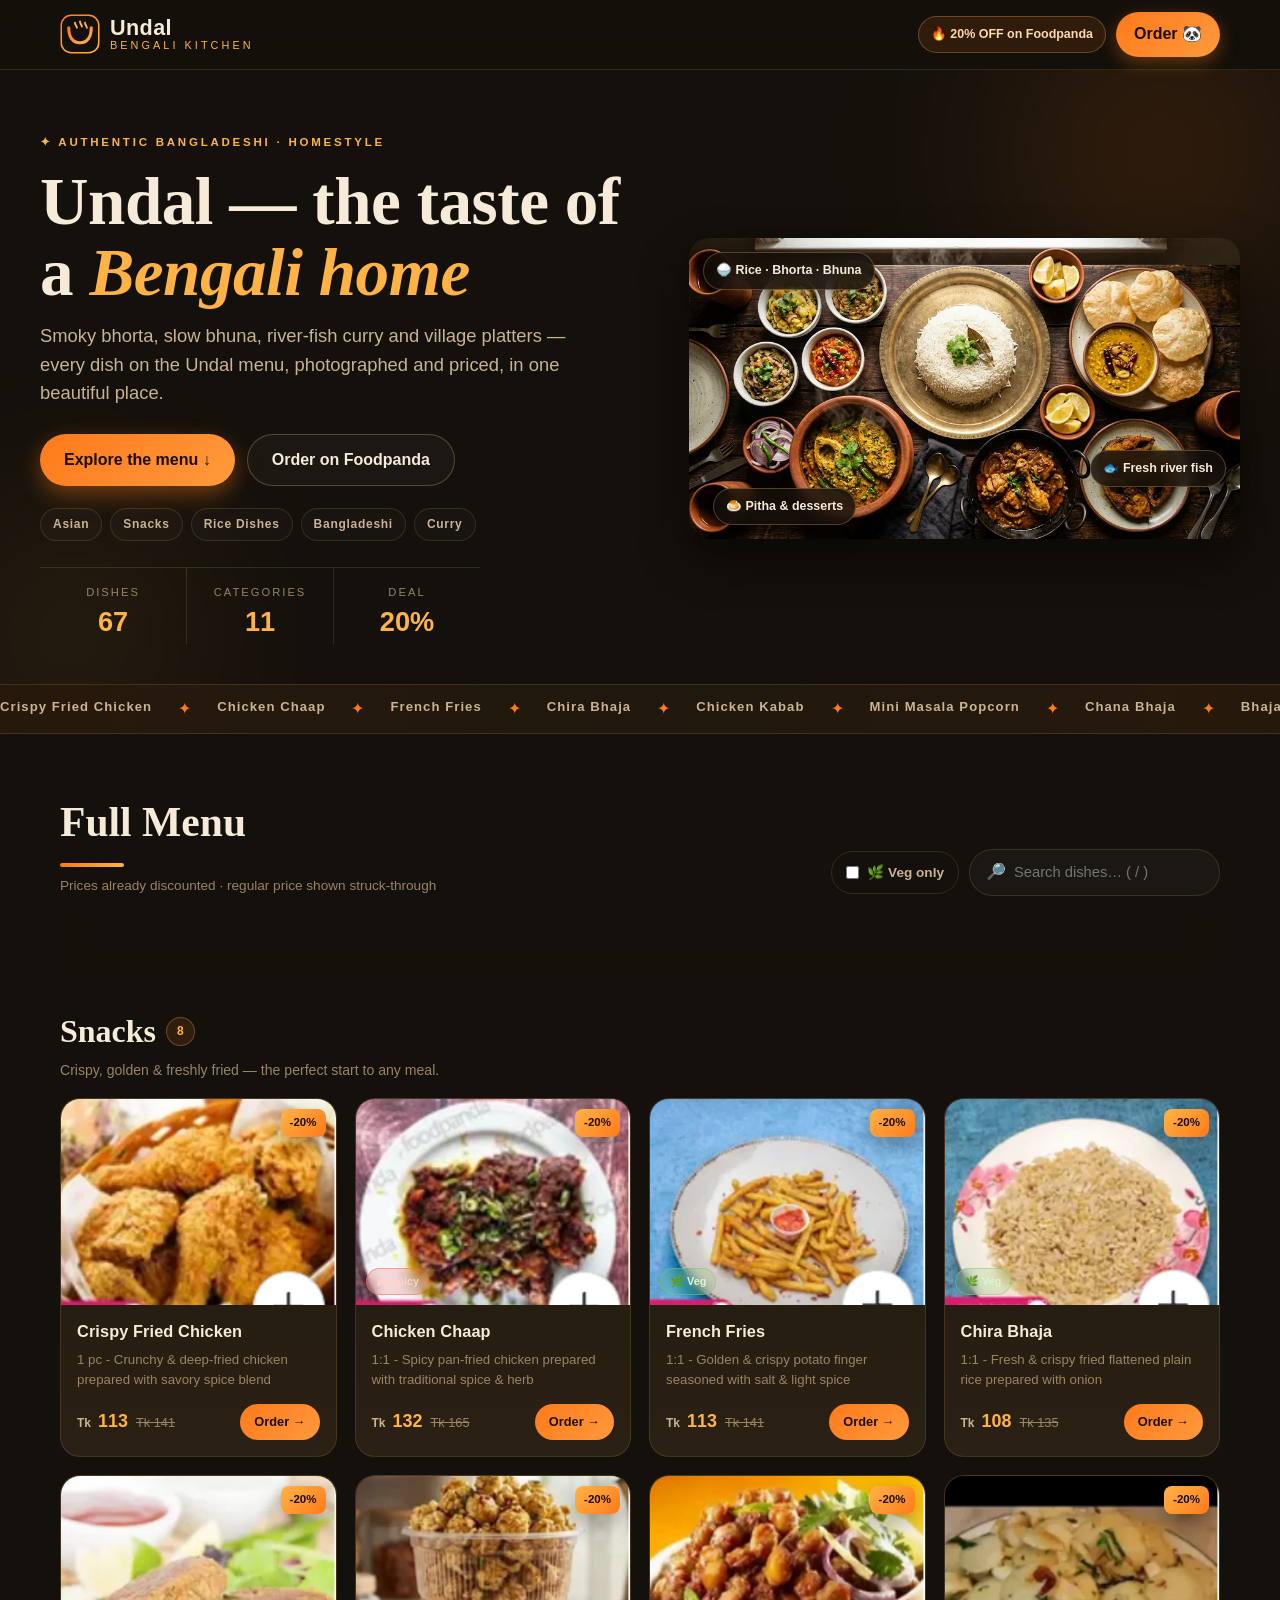
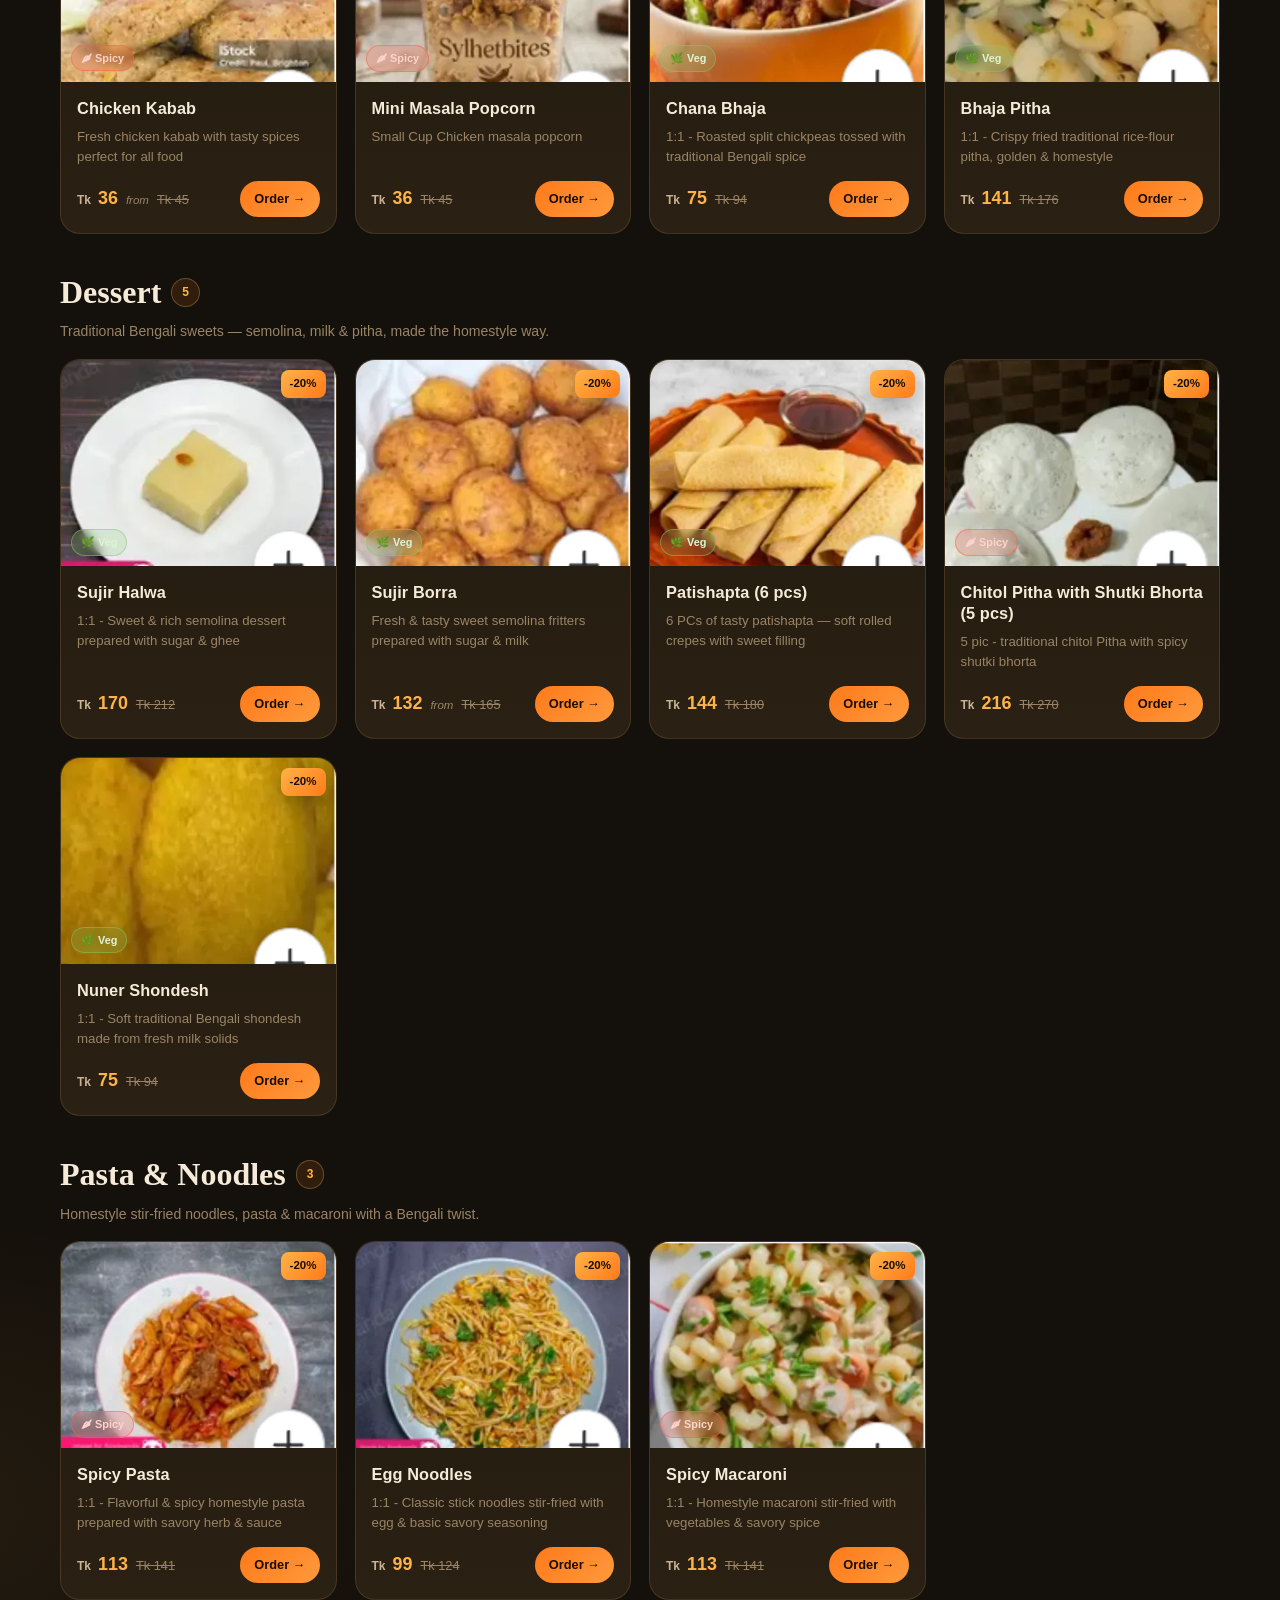
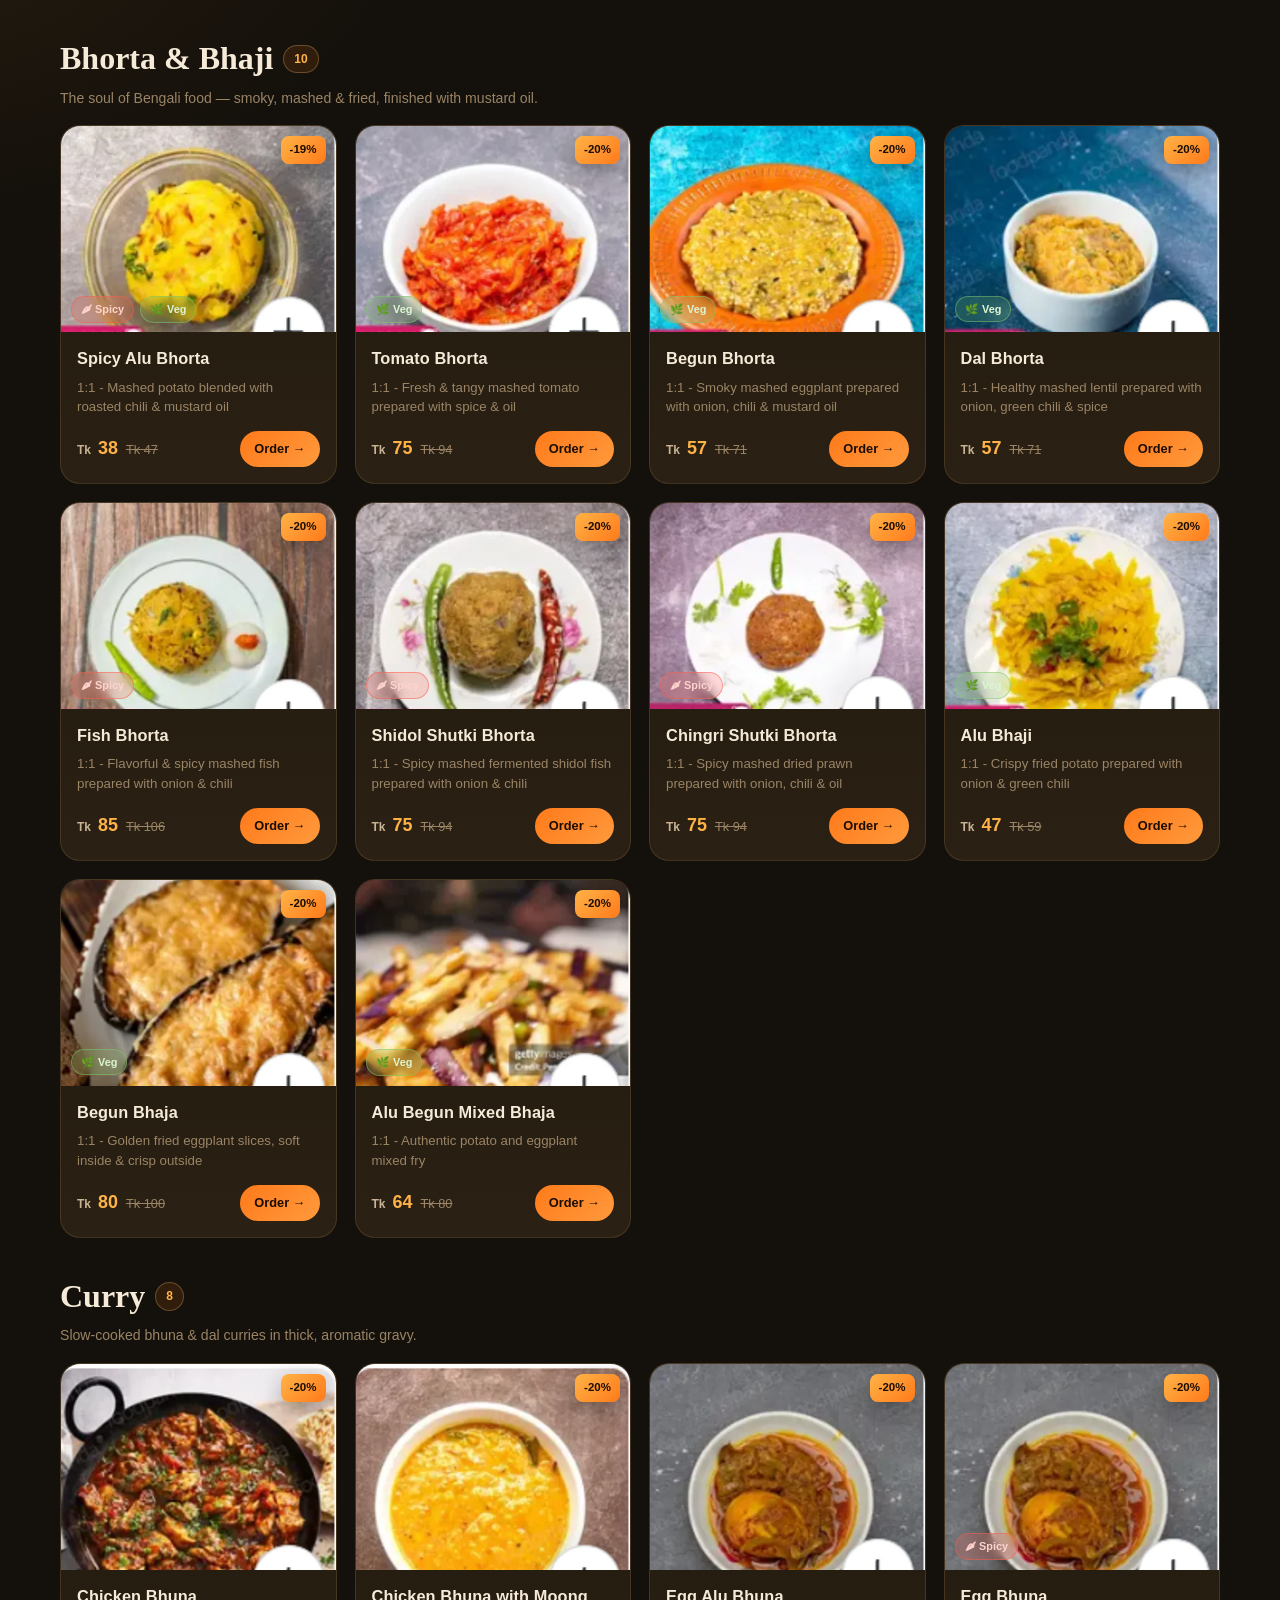
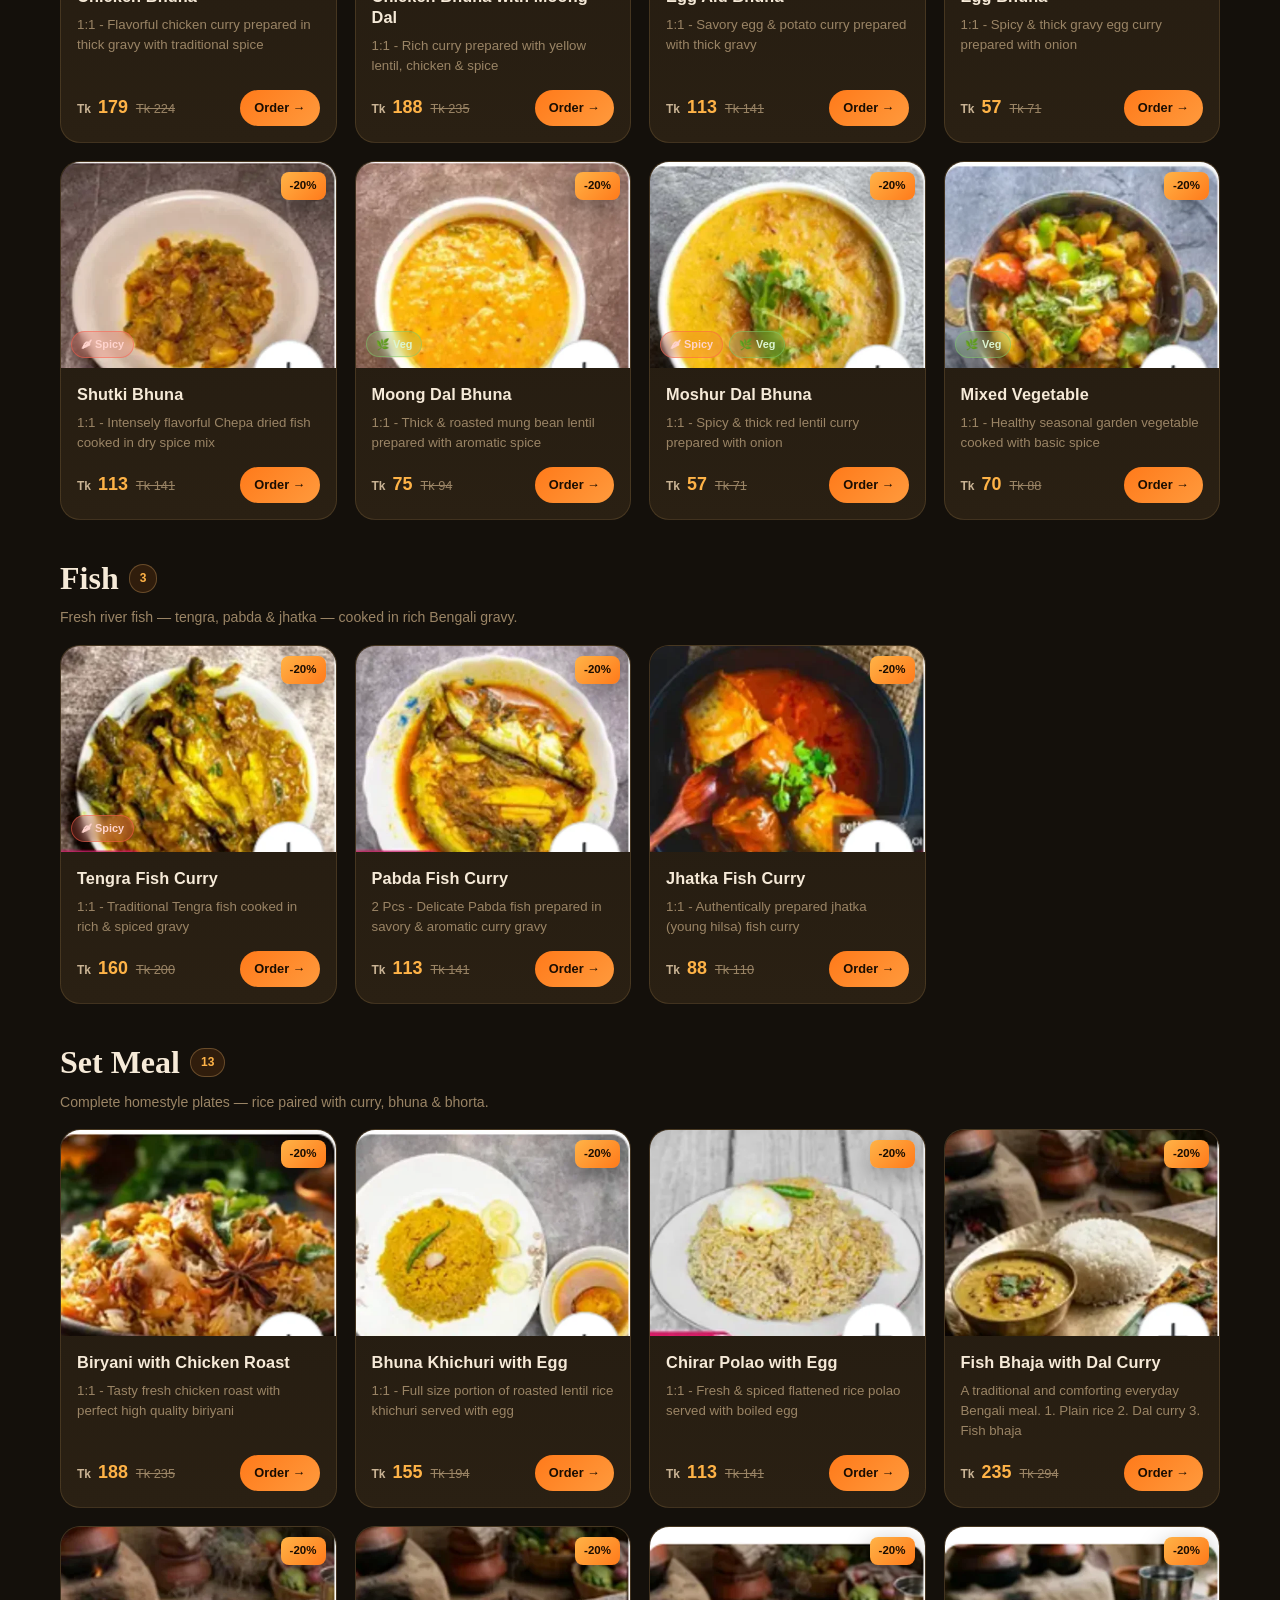
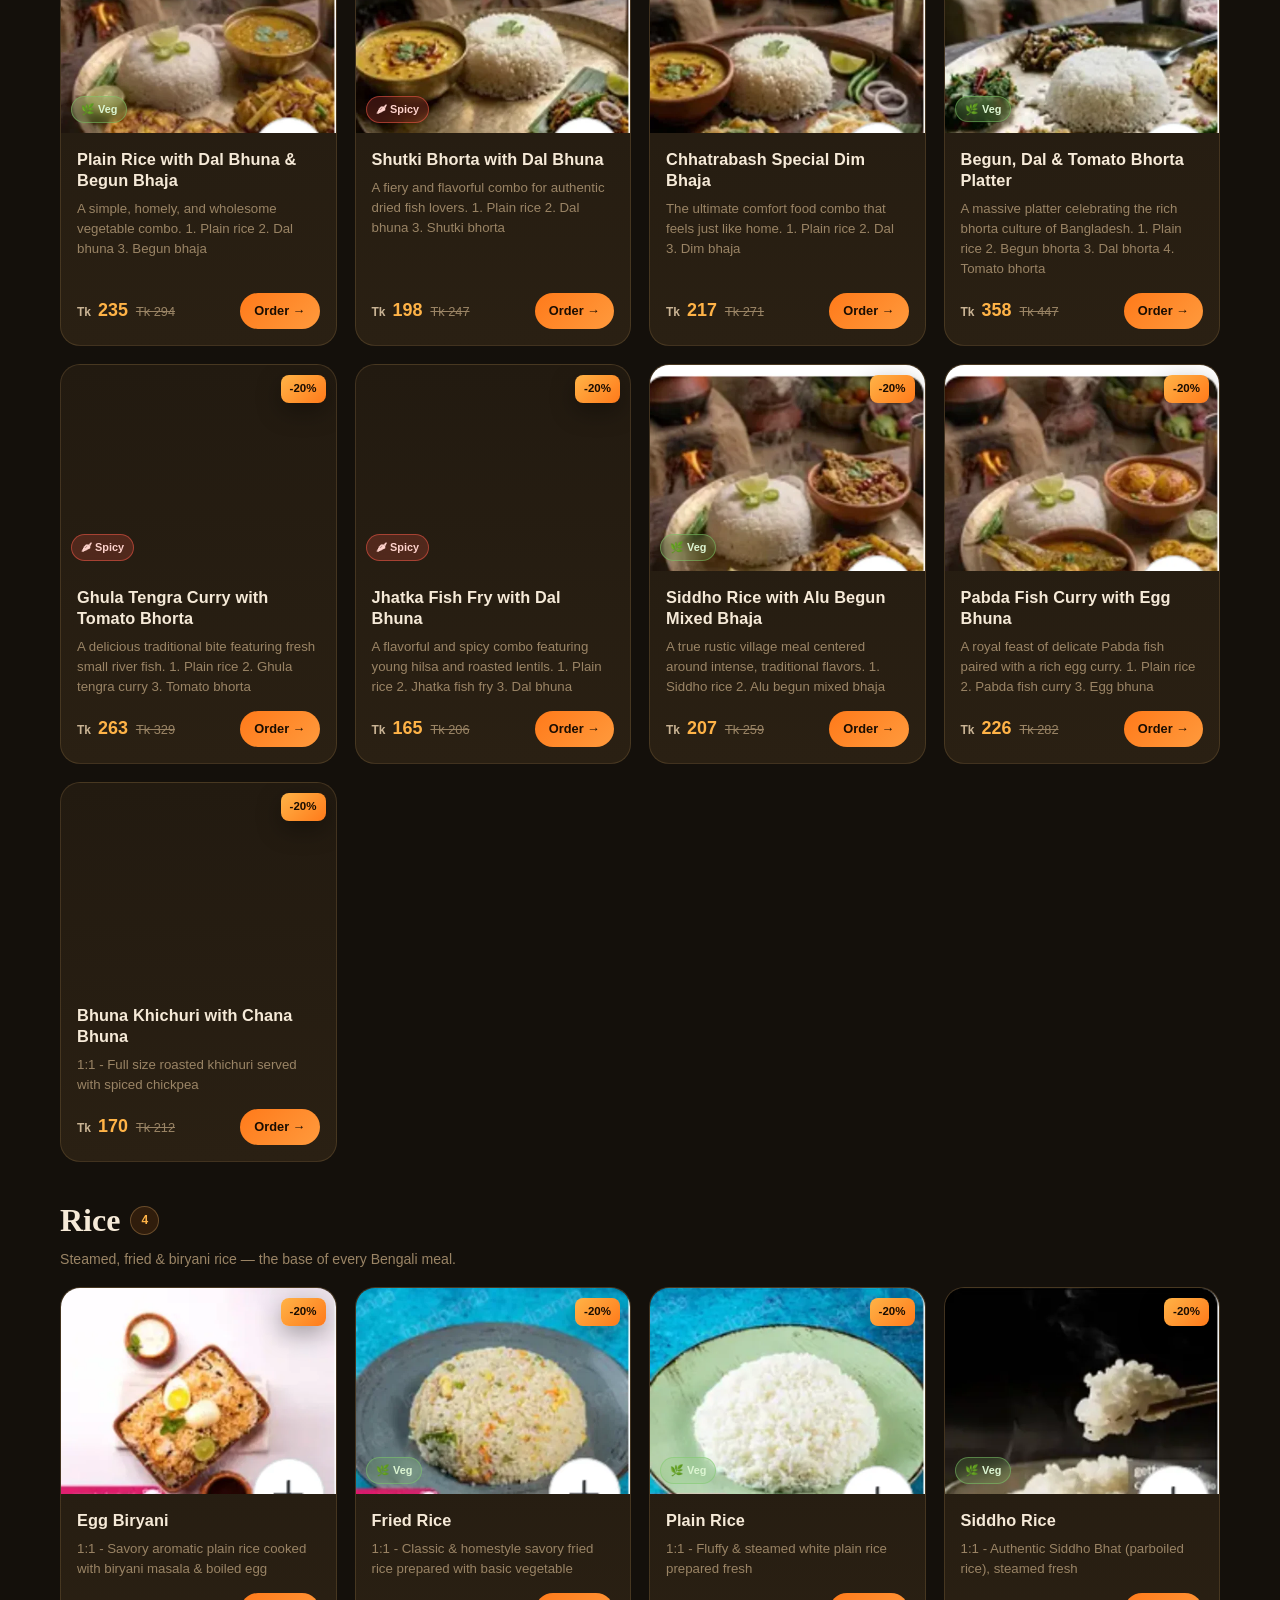
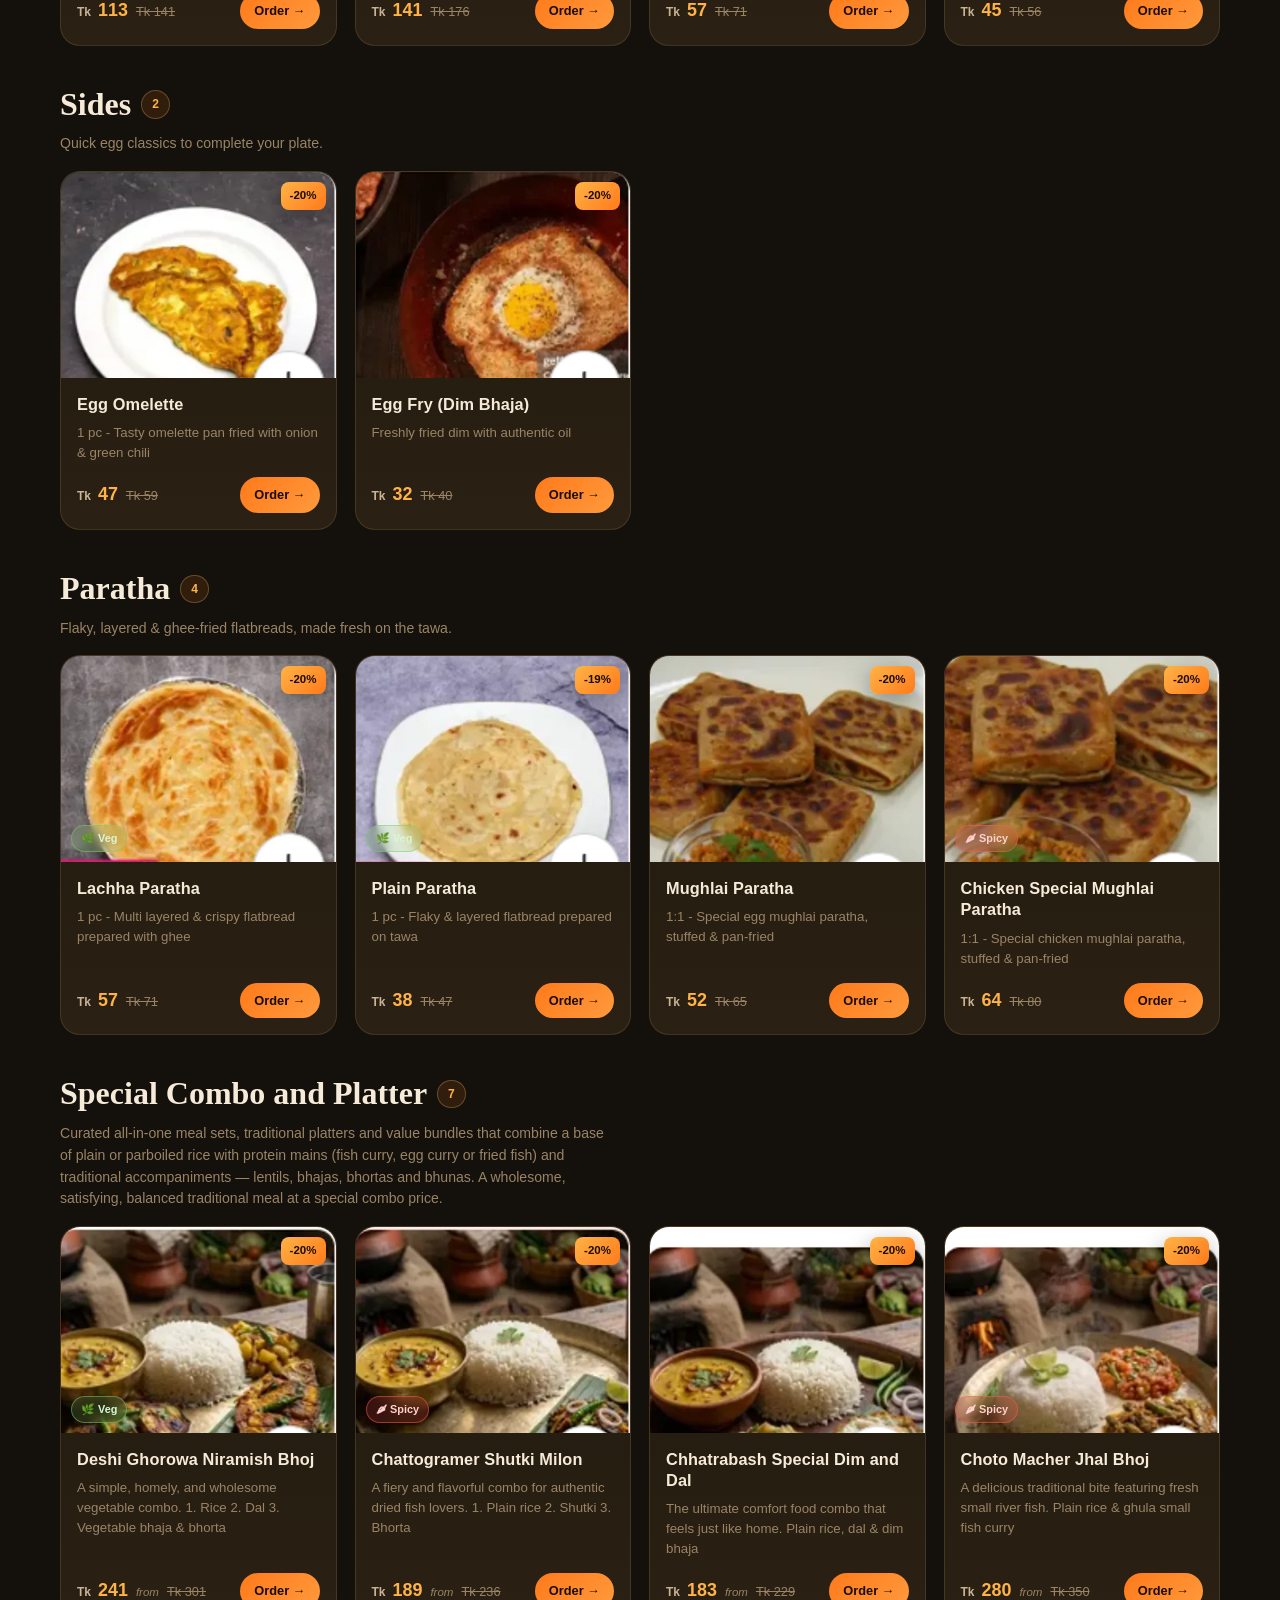
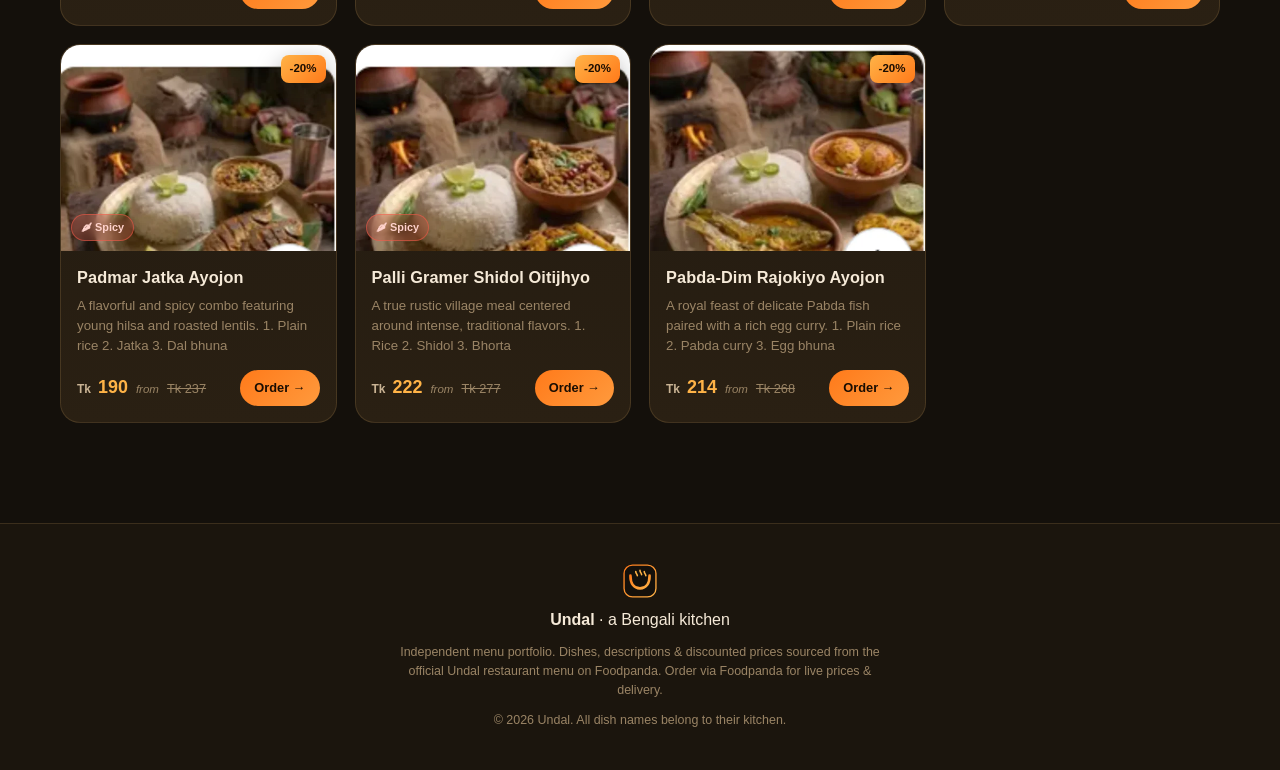
==== commit c0b4fbc9: "Point Undal site URLs to production domain undal.bsdc.info.bd (canonical, OG, JSON-LD, sitemap, robo" ====
--- a/undal/index.html
+++ b/undal/index.html
@@ -8,16 +8,16 @@
     <meta name="keywords" content="Undal, Undal menu, Undal restaurant, Undal Sylhet, Bangladeshi food, bhorta, bhuna khichuri, fish curry, set meal, patishapta, mughlai paratha, foodpanda Undal, order food online">
     <meta property="og:title" content="Undal Menu | Authentic Bangladeshi Food — Bhorta, Bhuna, Fish Curry & Set Meals">
     <meta property="og:description" content="Explore the full Undal menu online: 67 authentic Bangladeshi dishes across 11 categories — Snacks, Dessert, Pasta & Noodles, Bhorta & Bhaji, Curry, Fish, Set Meal, Rice, Sides, Paratha, Special Combo and Platter. Discounted prices, veg & spicy filters, photos of every dish. Order on Foodpanda.">
-    <meta property="og:image" content="https://sylhetbites.pages.dev/undal/img/hero.webp">
-    <meta property="og:url" content="https://sylhetbites.pages.dev/undal/">
+    <meta property="og:image" content="https://undal.bsdc.info.bd/img/hero.webp">
+    <meta property="og:url" content="https://undal.bsdc.info.bd/">
     <meta property="og:type" content="restaurant.menu">
     <meta name="twitter:card" content="summary_large_image">
     <meta name="twitter:title" content="Undal Menu | Authentic Bangladeshi Food — Bhorta, Bhuna, Fish Curry & Set Meals">
     <meta name="twitter:description" content="Explore the full Undal menu online: 67 authentic Bangladeshi dishes across 11 categories — Snacks, Dessert, Pasta & Noodles, Bhorta & Bhaji, Curry, Fish, Set Meal, Rice, Sides, Paratha, Special Combo and Platter. Discounted prices, veg & spicy filters, photos of every dish. Order on Foodpanda.">
-    <meta name="twitter:image" content="https://sylhetbites.pages.dev/undal/img/hero.webp">
+    <meta name="twitter:image" content="https://undal.bsdc.info.bd/img/hero.webp">
     <meta name="robots" content="index, follow, max-image-preview:large, max-snippet:-1">
     <meta name="author" content="Undal">
-    <link rel="canonical" href="https://sylhetbites.pages.dev/undal/">
+    <link rel="canonical" href="https://undal.bsdc.info.bd/">
     <meta name="theme-color" content="#14100b">
     <link rel="icon" type="image/svg+xml" href="img/logo.svg">
     <link rel="preload" as="image" href="img/hero.webp" fetchpriority="high">
@@ -28,26 +28,26 @@
   "@graph": [
     {
       "@type": "WebSite",
-      "@id": "https://sylhetbites.pages.dev/undal/#website",
+      "@id": "https://undal.bsdc.info.bd/#website",
       "name": "Undal Menu",
-      "url": "https://sylhetbites.pages.dev/undal/",
+      "url": "https://undal.bsdc.info.bd/",
       "inLanguage": "en",
       "publisher": {
-        "@id": "https://sylhetbites.pages.dev/undal/#restaurant"
+        "@id": "https://undal.bsdc.info.bd/#restaurant"
       }
     },
     {
       "@type": "Restaurant",
-      "@id": "https://sylhetbites.pages.dev/undal/#restaurant",
+      "@id": "https://undal.bsdc.info.bd/#restaurant",
       "name": "Undal",
       "alternateName": [
         "Undal Restaurant",
         "Undal Sylhet"
       ],
       "description": "Authentic Bengali home cooking — bhorta, bhuna, fish curry & traditional set meals",
-      "url": "https://sylhetbites.pages.dev/undal/",
-      "image": "https://sylhetbites.pages.dev/undal/img/hero.webp",
-      "logo": "https://sylhetbites.pages.dev/undal/img/logo.svg",
+      "url": "https://undal.bsdc.info.bd/",
+      "image": "https://undal.bsdc.info.bd/img/hero.webp",
+      "logo": "https://undal.bsdc.info.bd/img/logo.svg",
       "servesCuisine": [
         "Asian",
         "Snacks",
@@ -57,7 +57,7 @@
       ],
       "priceRange": "৳",
       "hasMenu": {
-        "@id": "https://sylhetbites.pages.dev/undal/#menu"
+        "@id": "https://undal.bsdc.info.bd/#menu"
       },
       "sameAs": [
         "https://www.foodpanda.com.bd/restaurant/cdo6/undal-cdo6"
@@ -65,7 +65,7 @@
     },
     {
       "@type": "Menu",
-      "@id": "https://sylhetbites.pages.dev/undal/#menu",
+      "@id": "https://undal.bsdc.info.bd/#menu",
       "name": "Undal Full Menu",
       "description": "Complete menu of Undal — snacks, bhorta & bhaji, curry, fish, set meals, rice, paratha, desserts and special combo platters.",
       "inLanguage": "en",
@@ -79,7 +79,7 @@
               "@type": "MenuItem",
               "name": "Crispy Fried Chicken",
               "description": "1 pc - Crunchy & deep-fried chicken prepared with savory spice blend",
-              "image": "https://sylhetbites.pages.dev/undal/img/dishes/crispy-fried-chicken.webp",
+              "image": "https://undal.bsdc.info.bd/img/dishes/crispy-fried-chicken.webp",
               "offers": {
                 "@type": "Offer",
                 "price": 113,
@@ -92,7 +92,7 @@
               "@type": "MenuItem",
               "name": "Chicken Chaap",
               "description": "1:1 - Spicy pan-fried chicken prepared with traditional spice & herb",
-              "image": "https://sylhetbites.pages.dev/undal/img/dishes/chicken-chaap.webp",
+              "image": "https://undal.bsdc.info.bd/img/dishes/chicken-chaap.webp",
               "offers": {
                 "@type": "Offer",
                 "price": 132,
@@ -105,7 +105,7 @@
               "@type": "MenuItem",
               "name": "French Fries",
               "description": "1:1 - Golden & crispy potato finger seasoned with salt & light spice",
-              "image": "https://sylhetbites.pages.dev/undal/img/dishes/french-fries.webp",
+              "image": "https://undal.bsdc.info.bd/img/dishes/french-fries.webp",
               "suitableForDiet": "https://schema.org/VegetarianDiet",
               "offers": {
                 "@type": "Offer",
@@ -119,7 +119,7 @@
               "@type": "MenuItem",
               "name": "Chira Bhaja",
               "description": "1:1 - Fresh & crispy fried flattened plain rice prepared with onion",
-              "image": "https://sylhetbites.pages.dev/undal/img/dishes/chira-bhaja.webp",
+              "image": "https://undal.bsdc.info.bd/img/dishes/chira-bhaja.webp",
               "suitableForDiet": "https://schema.org/VegetarianDiet",
               "offers": {
                 "@type": "Offer",
@@ -133,7 +133,7 @@
               "@type": "MenuItem",
               "name": "Chicken Kabab",
               "description": "Fresh chicken kabab with tasty spices perfect for all food",
-              "image": "https://sylhetbites.pages.dev/undal/img/dishes/chicken-kabab.webp",
+              "image": "https://undal.bsdc.info.bd/img/dishes/chicken-kabab.webp",
               "offers": {
                 "@type": "Offer",
                 "price": 36,
@@ -146,7 +146,7 @@
               "@type": "MenuItem",
               "name": "Mini Masala Popcorn",
               "description": "Small Cup Chicken masala popcorn",
-              "image": "https://sylhetbites.pages.dev/undal/img/dishes/mini-masala-popcorn.webp",
+              "image": "https://undal.bsdc.info.bd/img/dishes/mini-masala-popcorn.webp",
               "offers": {
                 "@type": "Offer",
                 "price": 36,
@@ -159,7 +159,7 @@
               "@type": "MenuItem",
               "name": "Chana Bhaja",
               "description": "1:1 - Roasted split chickpeas tossed with traditional Bengali spice",
-              "image": "https://sylhetbites.pages.dev/undal/img/dishes/chana-bhaja.webp",
+              "image": "https://undal.bsdc.info.bd/img/dishes/chana-bhaja.webp",
               "suitableForDiet": "https://schema.org/VegetarianDiet",
               "offers": {
                 "@type": "Offer",
@@ -173,7 +173,7 @@
               "@type": "MenuItem",
               "name": "Bhaja Pitha",
               "description": "1:1 - Crispy fried traditional rice-flour pitha, golden & homestyle",
-              "image": "https://sylhetbites.pages.dev/undal/img/dishes/bhaja-pitha.webp",
+              "image": "https://undal.bsdc.info.bd/img/dishes/bhaja-pitha.webp",
               "suitableForDiet": "https://schema.org/VegetarianDiet",
               "offers": {
                 "@type": "Offer",
@@ -194,7 +194,7 @@
               "@type": "MenuItem",
               "name": "Sujir Halwa",
               "description": "1:1 - Sweet & rich semolina dessert prepared with sugar & ghee",
-              "image": "https://sylhetbites.pages.dev/undal/img/dishes/sujir-halwa.webp",
+              "image": "https://undal.bsdc.info.bd/img/dishes/sujir-halwa.webp",
               "suitableForDiet": "https://schema.org/VegetarianDiet",
               "offers": {
                 "@type": "Offer",
@@ -208,7 +208,7 @@
               "@type": "MenuItem",
               "name": "Sujir Borra",
               "description": "Fresh & tasty sweet semolina fritters prepared with sugar & milk",
-              "image": "https://sylhetbites.pages.dev/undal/img/dishes/sujir-borra.webp",
+              "image": "https://undal.bsdc.info.bd/img/dishes/sujir-borra.webp",
               "suitableForDiet": "https://schema.org/VegetarianDiet",
               "offers": {
                 "@type": "Offer",
@@ -222,7 +222,7 @@
               "@type": "MenuItem",
               "name": "Patishapta (6 pcs)",
               "description": "6 PCs of tasty patishapta — soft rolled crepes with sweet filling",
-              "image": "https://sylhetbites.pages.dev/undal/img/dishes/patishapta-6pc.webp",
+              "image": "https://undal.bsdc.info.bd/img/dishes/patishapta-6pc.webp",
               "suitableForDiet": "https://schema.org/VegetarianDiet",
               "offers": {
                 "@type": "Offer",
@@ -236,7 +236,7 @@
               "@type": "MenuItem",
               "name": "Chitol Pitha with Shutki Bhorta (5 pcs)",
               "description": "5 pic - traditional chitol Pitha with spicy shutki bhorta",
-              "image": "https://sylhetbites.pages.dev/undal/img/dishes/chitol-pitha-shutki-bhorta.webp",
+              "image": "https://undal.bsdc.info.bd/img/dishes/chitol-pitha-shutki-bhorta.webp",
               "offers": {
                 "@type": "Offer",
                 "price": 216,
@@ -249,7 +249,7 @@
               "@type": "MenuItem",
               "name": "Nuner Shondesh",
               "description": "1:1 - Soft traditional Bengali shondesh made from fresh milk solids",
-              "image": "https://sylhetbites.pages.dev/undal/img/dishes/nuner-shondesh.webp",
+              "image": "https://undal.bsdc.info.bd/img/dishes/nuner-shondesh.webp",
               "suitableForDiet": "https://schema.org/VegetarianDiet",
               "offers": {
                 "@type": "Offer",
@@ -270,7 +270,7 @@
               "@type": "MenuItem",
               "name": "Spicy Pasta",
               "description": "1:1 - Flavorful & spicy homestyle pasta prepared with savory herb & sauce",
-              "image": "https://sylhetbites.pages.dev/undal/img/dishes/spicy-pasta.webp",
+              "image": "https://undal.bsdc.info.bd/img/dishes/spicy-pasta.webp",
               "offers": {
                 "@type": "Offer",
                 "price": 113,
@@ -283,7 +283,7 @@
               "@type": "MenuItem",
               "name": "Egg Noodles",
               "description": "1:1 - Classic stick noodles stir-fried with egg & basic savory seasoning",
-              "image": "https://sylhetbites.pages.dev/undal/img/dishes/egg-noodles.webp",
+              "image": "https://undal.bsdc.info.bd/img/dishes/egg-noodles.webp",
               "offers": {
                 "@type": "Offer",
                 "price": 99,
@@ -296,7 +296,7 @@
               "@type": "MenuItem",
               "name": "Spicy Macaroni",
               "description": "1:1 - Homestyle macaroni stir-fried with vegetables & savory spice",
-              "image": "https://sylhetbites.pages.dev/undal/img/dishes/spicy-macaroni.webp",
+              "image": "https://undal.bsdc.info.bd/img/dishes/spicy-macaroni.webp",
               "offers": {
                 "@type": "Offer",
                 "price": 113,
@@ -316,7 +316,7 @@
               "@type": "MenuItem",
               "name": "Spicy Alu Bhorta",
               "description": "1:1 - Mashed potato blended with roasted chili & mustard oil",
-              "image": "https://sylhetbites.pages.dev/undal/img/dishes/spicy-alu-bhorta.webp",
+              "image": "https://undal.bsdc.info.bd/img/dishes/spicy-alu-bhorta.webp",
               "suitableForDiet": "https://schema.org/VegetarianDiet",
               "offers": {
                 "@type": "Offer",
@@ -330,7 +330,7 @@
               "@type": "MenuItem",
               "name": "Tomato Bhorta",
               "description": "1:1 - Fresh & tangy mashed tomato prepared with spice & oil",
-              "image": "https://sylhetbites.pages.dev/undal/img/dishes/tomato-bhorta.webp",
+              "image": "https://undal.bsdc.info.bd/img/dishes/tomato-bhorta.webp",
               "suitableForDiet": "https://schema.org/VegetarianDiet",
               "offers": {
                 "@type": "Offer",
@@ -344,7 +344,7 @@
               "@type": "MenuItem",
               "name": "Begun Bhorta",
               "description": "1:1 - Smoky mashed eggplant prepared with onion, chili & mustard oil",
-              "image": "https://sylhetbites.pages.dev/undal/img/dishes/begun-bhorta.webp",
+              "image": "https://undal.bsdc.info.bd/img/dishes/begun-bhorta.webp",
               "suitableForDiet": "https://schema.org/VegetarianDiet",
               "offers": {
                 "@type": "Offer",
@@ -358,7 +358,7 @@
               "@type": "MenuItem",
               "name": "Dal Bhorta",
               "description": "1:1 - Healthy mashed lentil prepared with onion, green chili & spice",
-              "image": "https://sylhetbites.pages.dev/undal/img/dishes/dal-bhorta.webp",
+              "image": "https://undal.bsdc.info.bd/img/dishes/dal-bhorta.webp",
               "suitableForDiet": "https://schema.org/VegetarianDiet",
               "offers": {
                 "@type": "Offer",
@@ -372,7 +372,7 @@
               "@type": "MenuItem",
               "name": "Fish Bhorta",
               "description": "1:1 - Flavorful & spicy mashed fish prepared with onion & chili",
-              "image": "https://sylhetbites.pages.dev/undal/img/dishes/fish-bhorta.webp",
+              "image": "https://undal.bsdc.info.bd/img/dishes/fish-bhorta.webp",
               "offers": {
                 "@type": "Offer",
                 "price": 85,
@@ -385,7 +385,7 @@
               "@type": "MenuItem",
               "name": "Shidol Shutki Bhorta",
               "description": "1:1 - Spicy mashed fermented shidol fish prepared with onion & chili",
-              "image": "https://sylhetbites.pages.dev/undal/img/dishes/shidol-shutki-bhorta.webp",
+              "image": "https://undal.bsdc.info.bd/img/dishes/shidol-shutki-bhorta.webp",
               "offers": {
                 "@type": "Offer",
                 "price": 75,
@@ -398,7 +398,7 @@
               "@type": "MenuItem",
               "name": "Chingri Shutki Bhorta",
               "description": "1:1 - Spicy mashed dried prawn prepared with onion, chili & oil",
-              "image": "https://sylhetbites.pages.dev/undal/img/dishes/chingri-shutki-bhorta.webp",
+              "image": "https://undal.bsdc.info.bd/img/dishes/chingri-shutki-bhorta.webp",
               "offers": {
                 "@type": "Offer",
                 "price": 75,
@@ -411,7 +411,7 @@
               "@type": "MenuItem",
               "name": "Alu Bhaji",
               "description": "1:1 - Crispy fried potato prepared with onion & green chili",
-              "image": "https://sylhetbites.pages.dev/undal/img/dishes/alu-bhaji.webp",
+              "image": "https://undal.bsdc.info.bd/img/dishes/alu-bhaji.webp",
               "suitableForDiet": "https://schema.org/VegetarianDiet",
               "offers": {
                 "@type": "Offer",
@@ -425,7 +425,7 @@
               "@type": "MenuItem",
               "name": "Begun Bhaja",
               "description": "1:1 - Golden fried eggplant slices, soft inside & crisp outside",
-              "image": "https://sylhetbites.pages.dev/undal/img/dishes/begun-bhaja.webp",
+              "image": "https://undal.bsdc.info.bd/img/dishes/begun-bhaja.webp",
               "suitableForDiet": "https://schema.org/VegetarianDiet",
               "offers": {
                 "@type": "Offer",
@@ -439,7 +439,7 @@
               "@type": "MenuItem",
               "name": "Alu Begun Mixed Bhaja",
               "description": "1:1 - Authentic potato and eggplant mixed fry",
-              "image": "https://sylhetbites.pages.dev/undal/img/dishes/alu-begun-mixed-bhaja.webp",
+              "image": "https://undal.bsdc.info.bd/img/dishes/alu-begun-mixed-bhaja.webp",
               "suitableForDiet": "https://schema.org/VegetarianDiet",
               "offers": {
                 "@type": "Offer",
@@ -460,7 +460,7 @@
               "@type": "MenuItem",
               "name": "Chicken Bhuna",
               "description": "1:1 - Flavorful chicken curry prepared in thick gravy with traditional spice",
-              "image": "https://sylhetbites.pages.dev/undal/img/dishes/chicken-bhuna.webp",
+              "image": "https://undal.bsdc.info.bd/img/dishes/chicken-bhuna.webp",
               "offers": {
                 "@type": "Offer",
                 "price": 179,
@@ -473,7 +473,7 @@
               "@type": "MenuItem",
               "name": "Chicken Bhuna with Moong Dal",
               "description": "1:1 - Rich curry prepared with yellow lentil, chicken & spice",
-              "image": "https://sylhetbites.pages.dev/undal/img/dishes/chicken-bhuna-moong-dal.webp",
+              "image": "https://undal.bsdc.info.bd/img/dishes/chicken-bhuna-moong-dal.webp",
               "offers": {
                 "@type": "Offer",
                 "price": 188,
@@ -486,7 +486,7 @@
               "@type": "MenuItem",
               "name": "Egg Alu Bhuna",
               "description": "1:1 - Savory egg & potato curry prepared with thick gravy",
-              "image": "https://sylhetbites.pages.dev/undal/img/dishes/egg-alu-bhuna.webp",
+              "image": "https://undal.bsdc.info.bd/img/dishes/egg-alu-bhuna.webp",
               "offers": {
                 "@type": "Offer",
                 "price": 113,
@@ -499,7 +499,7 @@
               "@type": "MenuItem",
               "name": "Egg Bhuna",
               "description": "1:1 - Spicy & thick gravy egg curry prepared with onion",
-              "image": "https://sylhetbites.pages.dev/undal/img/dishes/egg-bhuna.webp",
+              "image": "https://undal.bsdc.info.bd/img/dishes/egg-bhuna.webp",
               "offers": {
                 "@type": "Offer",
                 "price": 57,
@@ -512,7 +512,7 @@
               "@type": "MenuItem",
               "name": "Shutki Bhuna",
               "description": "1:1 - Intensely flavorful Chepa dried fish cooked in dry spice mix",
-              "image": "https://sylhetbites.pages.dev/undal/img/dishes/shutki-bhuna.webp",
+              "image": "https://undal.bsdc.info.bd/img/dishes/shutki-bhuna.webp",
               "offers": {
                 "@type": "Offer",
                 "price": 113,
@@ -525,7 +525,7 @@
               "@type": "MenuItem",
               "name": "Moong Dal Bhuna",
               "description": "1:1 - Thick & roasted mung bean lentil prepared with aromatic spice",
-              "image": "https://sylhetbites.pages.dev/undal/img/dishes/moong-dal-bhuna.webp",
+              "image": "https://undal.bsdc.info.bd/img/dishes/moong-dal-bhuna.webp",
               "suitableForDiet": "https://schema.org/VegetarianDiet",
               "offers": {
                 "@type": "Offer",
@@ -539,7 +539,7 @@
               "@type": "MenuItem",
               "name": "Moshur Dal Bhuna",
               "description": "1:1 - Spicy & thick red lentil curry prepared with onion",
-              "image": "https://sylhetbites.pages.dev/undal/img/dishes/moshur-dal-bhuna.webp",
+              "image": "https://undal.bsdc.info.bd/img/dishes/moshur-dal-bhuna.webp",
               "suitableForDiet": "https://schema.org/VegetarianDiet",
               "offers": {
                 "@type": "Offer",
@@ -553,7 +553,7 @@
               "@type": "MenuItem",
               "name": "Mixed Vegetable",
               "description": "1:1 - Healthy seasonal garden vegetable cooked with basic spice",
-              "image": "https://sylhetbites.pages.dev/undal/img/dishes/mixed-vegetable.webp",
+              "image": "https://undal.bsdc.info.bd/img/dishes/mixed-vegetable.webp",
               "suitableForDiet": "https://schema.org/VegetarianDiet",
               "offers": {
                 "@type": "Offer",
@@ -574,7 +574,7 @@
               "@type": "MenuItem",
               "name": "Tengra Fish Curry",
               "description": "1:1 - Traditional Tengra fish cooked in rich & spiced gravy",
-              "image": "https://sylhetbites.pages.dev/undal/img/dishes/tengra-fish-curry.webp",
+              "image": "https://undal.bsdc.info.bd/img/dishes/tengra-fish-curry.webp",
               "offers": {
                 "@type": "Offer",
                 "price": 160,
@@ -587,7 +587,7 @@
               "@type": "MenuItem",
               "name": "Pabda Fish Curry",
               "description": "2 Pcs - Delicate Pabda fish prepared in savory & aromatic curry gravy",
-              "image": "https://sylhetbites.pages.dev/undal/img/dishes/pabda-fish-curry.webp",
+              "image": "https://undal.bsdc.info.bd/img/dishes/pabda-fish-curry.webp",
               "offers": {
                 "@type": "Offer",
                 "price": 113,
@@ -600,7 +600,7 @@
               "@type": "MenuItem",
               "name": "Jhatka Fish Curry",
               "description": "1:1 - Authentically prepared jhatka (young hilsa) fish curry",
-              "image": "https://sylhetbites.pages.dev/undal/img/dishes/jhatka-fish-curry.webp",
+              "image": "https://undal.bsdc.info.bd/img/dishes/jhatka-fish-curry.webp",
               "offers": {
                 "@type": "Offer",
                 "price": 88,
@@ -620,7 +620,7 @@
               "@type": "MenuItem",
               "name": "Biryani with Chicken Roast",
               "description": "1:1 - Tasty fresh chicken roast with perfect high quality biriyani",
-              "image": "https://sylhetbites.pages.dev/undal/img/dishes/biryani-chicken-roast.webp",
+              "image": "https://undal.bsdc.info.bd/img/dishes/biryani-chicken-roast.webp",
               "offers": {
                 "@type": "Offer",
                 "price": 188,
@@ -633,7 +633,7 @@
               "@type": "MenuItem",
               "name": "Bhuna Khichuri with Egg",
               "description": "1:1 - Full size portion of roasted lentil rice khichuri served with egg",
-              "image": "https://sylhetbites.pages.dev/undal/img/dishes/bhuna-khichuri-egg.webp",
+              "image": "https://undal.bsdc.info.bd/img/dishes/bhuna-khichuri-egg.webp",
               "offers": {
                 "@type": "Offer",
                 "price": 155,
@@ -646,7 +646,7 @@
               "@type": "MenuItem",
               "name": "Chirar Polao with Egg",
               "description": "1:1 - Fresh & spiced flattened rice polao served with boiled egg",
-              "image": "https://sylhetbites.pages.dev/undal/img/dishes/chirar-polao-egg.webp",
+              "image": "https://undal.bsdc.info.bd/img/dishes/chirar-polao-egg.webp",
               "offers": {
                 "@type": "Offer",
                 "price": 113,
@@ -659,7 +659,7 @@
               "@type": "MenuItem",
               "name": "Fish Bhaja with Dal Curry",
               "description": "A traditional and comforting everyday Bengali meal. 1. Plain rice 2. Dal curry 3. Fish bhaja",
-              "image": "https://sylhetbites.pages.dev/undal/img/dishes/fish-bhaja-dal-curry.webp",
+              "image": "https://undal.bsdc.info.bd/img/dishes/fish-bhaja-dal-curry.webp",
               "offers": {
                 "@type": "Offer",
                 "price": 235,
@@ -672,7 +672,7 @@
               "@type": "MenuItem",
               "name": "Plain Rice with Dal Bhuna & Begun Bhaja",
               "description": "A simple, homely, and wholesome vegetable combo. 1. Plain rice 2. Dal bhuna 3. Begun bhaja",
-              "image": "https://sylhetbites.pages.dev/undal/img/dishes/plain-rice-dal-bhuna.webp",
+              "image": "https://undal.bsdc.info.bd/img/dishes/plain-rice-dal-bhuna.webp",
               "suitableForDiet": "https://schema.org/VegetarianDiet",
               "offers": {
                 "@type": "Offer",
@@ -686,7 +686,7 @@
               "@type": "MenuItem",
               "name": "Shutki Bhorta with Dal Bhuna",
               "description": "A fiery and flavorful combo for authentic dried fish lovers. 1. Plain rice 2. Dal bhuna 3. Shutki bhorta",
-              "image": "https://sylhetbites.pages.dev/undal/img/dishes/shutki-bhorta-dal-bhuna.webp",
+              "image": "https://undal.bsdc.info.bd/img/dishes/shutki-bhorta-dal-bhuna.webp",
               "offers": {
                 "@type": "Offer",
                 "price": 198,
@@ -699,7 +699,7 @@
               "@type": "MenuItem",
               "name": "Chhatrabash Special Dim Bhaja",
               "description": "The ultimate comfort food combo that feels just like home. 1. Plain rice 2. Dal 3. Dim bhaja",
-              "image": "https://sylhetbites.pages.dev/undal/img/dishes/chhatrabash-dim-bhaja.webp",
+              "image": "https://undal.bsdc.info.bd/img/dishes/chhatrabash-dim-bhaja.webp",
               "offers": {
                 "@type": "Offer",
                 "price": 217,
@@ -712,7 +712,7 @@
               "@type": "MenuItem",
               "name": "Begun, Dal & Tomato Bhorta Platter",
               "description": "A massive platter celebrating the rich bhorta culture of Bangladesh. 1. Plain rice 2. Begun bhorta 3. Dal bhorta 4. Tomato bhorta",
-              "image": "https://sylhetbites.pages.dev/undal/img/dishes/bhorta-platter.webp",
+              "image": "https://undal.bsdc.info.bd/img/dishes/bhorta-platter.webp",
               "suitableForDiet": "https://schema.org/VegetarianDiet",
               "offers": {
                 "@type": "Offer",
@@ -726,7 +726,7 @@
               "@type": "MenuItem",
               "name": "Ghula Tengra Curry with Tomato Bhorta",
               "description": "A delicious traditional bite featuring fresh small river fish. 1. Plain rice 2. Ghula tengra curry 3. Tomato bhorta",
-              "image": "https://sylhetbites.pages.dev/undal/img/dishes/ghula-tengra-curry-combo.webp",
+              "image": "https://undal.bsdc.info.bd/img/dishes/ghula-tengra-curry-combo.webp",
               "offers": {
                 "@type": "Offer",
                 "price": 263,
@@ -739,7 +739,7 @@
               "@type": "MenuItem",
               "name": "Jhatka Fish Fry with Dal Bhuna",
               "description": "A flavorful and spicy combo featuring young hilsa and roasted lentils. 1. Plain rice 2. Jhatka fish fry 3. Dal bhuna",
-              "image": "https://sylhetbites.pages.dev/undal/img/dishes/jhatka-fish-fry-combo.webp",
+              "image": "https://undal.bsdc.info.bd/img/dishes/jhatka-fish-fry-combo.webp",
               "offers": {
                 "@type": "Offer",
                 "price": 165,
@@ -752,7 +752,7 @@
               "@type": "MenuItem",
               "name": "Siddho Rice with Alu Begun Mixed Bhaja",
               "description": "A true rustic village meal centered around intense, traditional flavors. 1. Siddho rice 2. Alu begun mixed bhaja",
-              "image": "https://sylhetbites.pages.dev/undal/img/dishes/siddho-rice-alu-begun.webp",
+              "image": "https://undal.bsdc.info.bd/img/dishes/siddho-rice-alu-begun.webp",
               "suitableForDiet": "https://schema.org/VegetarianDiet",
               "offers": {
                 "@type": "Offer",
@@ -766,7 +766,7 @@
               "@type": "MenuItem",
               "name": "Pabda Fish Curry with Egg Bhuna",
               "description": "A royal feast of delicate Pabda fish paired with a rich egg curry. 1. Plain rice 2. Pabda fish curry 3. Egg bhuna",
-              "image": "https://sylhetbites.pages.dev/undal/img/dishes/pabda-egg-bhuna.webp",
+              "image": "https://undal.bsdc.info.bd/img/dishes/pabda-egg-bhuna.webp",
               "offers": {
                 "@type": "Offer",
                 "price": 226,
@@ -779,7 +779,7 @@
               "@type": "MenuItem",
               "name": "Bhuna Khichuri with Chana Bhuna",
               "description": "1:1 - Full size roasted khichuri served with spiced chickpea",
-              "image": "https://sylhetbites.pages.dev/undal/img/dishes/bhuna-khichuri-chana-bhuna.webp",
+              "image": "https://undal.bsdc.info.bd/img/dishes/bhuna-khichuri-chana-bhuna.webp",
               "offers": {
                 "@type": "Offer",
                 "price": 170,
@@ -799,7 +799,7 @@
               "@type": "MenuItem",
               "name": "Egg Biryani",
               "description": "1:1 - Savory aromatic plain rice cooked with biryani masala & boiled egg",
-              "image": "https://sylhetbites.pages.dev/undal/img/dishes/egg-biryani.webp",
+              "image": "https://undal.bsdc.info.bd/img/dishes/egg-biryani.webp",
               "offers": {
                 "@type": "Offer",
                 "price": 113,
@@ -812,7 +812,7 @@
               "@type": "MenuItem",
               "name": "Fried Rice",
               "description": "1:1 - Classic & homestyle savory fried rice prepared with basic vegetable",
-              "image": "https://sylhetbites.pages.dev/undal/img/dishes/fried-rice.webp",
+              "image": "https://undal.bsdc.info.bd/img/dishes/fried-rice.webp",
               "suitableForDiet": "https://schema.org/VegetarianDiet",
               "offers": {
                 "@type": "Offer",
@@ -826,7 +826,7 @@
               "@type": "MenuItem",
               "name": "Plain Rice",
               "description": "1:1 - Fluffy & steamed white plain rice prepared fresh",
-              "image": "https://sylhetbites.pages.dev/undal/img/dishes/plain-rice.webp",
+              "image": "https://undal.bsdc.info.bd/img/dishes/plain-rice.webp",
               "suitableForDiet": "https://schema.org/VegetarianDiet",
               "offers": {
                 "@type": "Offer",
@@ -840,7 +840,7 @@
               "@type": "MenuItem",
               "name": "Siddho Rice",
               "description": "1:1 - Authentic Siddho Bhat (parboiled rice), steamed fresh",
-              "image": "https://sylhetbites.pages.dev/undal/img/dishes/siddho-rice.webp",
+              "image": "https://undal.bsdc.info.bd/img/dishes/siddho-rice.webp",
               "suitableForDiet": "https://schema.org/VegetarianDiet",
               "offers": {
                 "@type": "Offer",
@@ -861,7 +861,7 @@
               "@type": "MenuItem",
               "name": "Egg Omelette",
               "description": "1 pc - Tasty omelette pan fried with onion & green chili",
-              "image": "https://sylhetbites.pages.dev/undal/img/dishes/egg-omelette.webp",
+              "image": "https://undal.bsdc.info.bd/img/dishes/egg-omelette.webp",
               "offers": {
                 "@type": "Offer",
                 "price": 47,
@@ -874,7 +874,7 @@
               "@type": "MenuItem",
               "name": "Egg Fry (Dim Bhaja)",
               "description": "Freshly fried dim with authentic oil",
-              "image": "https://sylhetbites.pages.dev/undal/img/dishes/egg-fry-dim-bhaja.webp",
+              "image": "https://undal.bsdc.info.bd/img/dishes/egg-fry-dim-bhaja.webp",
               "offers": {
                 "@type": "Offer",
                 "price": 32,
@@ -894,7 +894,7 @@
               "@type": "MenuItem",
               "name": "Lachha Paratha",
               "description": "1 pc - Multi layered & crispy flatbread prepared with ghee",
-              "image": "https://sylhetbites.pages.dev/undal/img/dishes/lachha-paratha.webp",
+              "image": "https://undal.bsdc.info.bd/img/dishes/lachha-paratha.webp",
               "suitableForDiet": "https://schema.org/VegetarianDiet",
               "offers": {
                 "@type": "Offer",
@@ -908,7 +908,7 @@
               "@type": "MenuItem",
               "name": "Plain Paratha",
               "description": "1 pc - Flaky & layered flatbread prepared on tawa",
-              "image": "https://sylhetbites.pages.dev/undal/img/dishes/plain-paratha.webp",
+              "image": "https://undal.bsdc.info.bd/img/dishes/plain-paratha.webp",
               "suitableForDiet": "https://schema.org/VegetarianDiet",
               "offers": {
                 "@type": "Offer",
@@ -922,7 +922,7 @@
               "@type": "MenuItem",
               "name": "Mughlai Paratha",
               "description": "1:1 - Special egg mughlai paratha, stuffed & pan-fried",
-              "image": "https://sylhetbites.pages.dev/undal/img/dishes/mughlai-paratha.webp",
+              "image": "https://undal.bsdc.info.bd/img/dishes/mughlai-paratha.webp",
               "offers": {
                 "@type": "Offer",
                 "price": 52,
@@ -935,7 +935,7 @@
               "@type": "MenuItem",
               "name": "Chicken Special Mughlai Paratha",
               "description": "1:1 - Special chicken mughlai paratha, stuffed & pan-fried",
-              "image": "https://sylhetbites.pages.dev/undal/img/dishes/chicken-mughlai-paratha.webp",
+              "image": "https://undal.bsdc.info.bd/img/dishes/chicken-mughlai-paratha.webp",
               "offers": {
                 "@type": "Offer",
                 "price": 64,
@@ -955,7 +955,7 @@
               "@type": "MenuItem",
               "name": "Deshi Ghorowa Niramish Bhoj",
               "description": "A simple, homely, and wholesome vegetable combo. 1. Rice 2. Dal 3. Vegetable bhaja & bhorta",
-              "image": "https://sylhetbites.pages.dev/undal/img/dishes/deshi-ghorowa-niramish-bhoj.webp",
+              "image": "https://undal.bsdc.info.bd/img/dishes/deshi-ghorowa-niramish-bhoj.webp",
               "suitableForDiet": "https://schema.org/VegetarianDiet",
               "offers": {
                 "@type": "Offer",
@@ -969,7 +969,7 @@
               "@type": "MenuItem",
               "name": "Chattogramer Shutki Milon",
               "description": "A fiery and flavorful combo for authentic dried fish lovers. 1. Plain rice 2. Shutki 3. Bhorta",
-              "image": "https://sylhetbites.pages.dev/undal/img/dishes/chattogramer-shutki-milon.webp",
+              "image": "https://undal.bsdc.info.bd/img/dishes/chattogramer-shutki-milon.webp",
               "offers": {
                 "@type": "Offer",
                 "price": 189,
@@ -982,7 +982,7 @@
               "@type": "MenuItem",
               "name": "Chhatrabash Special Dim and Dal",
               "description": "The ultimate comfort food combo that feels just like home. Plain rice, dal & dim bhaja",
-              "image": "https://sylhetbites.pages.dev/undal/img/dishes/chhatrabash-dim-dal.webp",
+              "image": "https://undal.bsdc.info.bd/img/dishes/chhatrabash-dim-dal.webp",
               "offers": {
                 "@type": "Offer",
                 "price": 183,
@@ -995,7 +995,7 @@
               "@type": "MenuItem",
               "name": "Choto Macher Jhal Bhoj",
               "description": "A delicious traditional bite featuring fresh small river fish. Plain rice & ghula small fish curry",
-              "image": "https://sylhetbites.pages.dev/undal/img/dishes/choto-macher-jhal-bhoj.webp",
+              "image": "https://undal.bsdc.info.bd/img/dishes/choto-macher-jhal-bhoj.webp",
               "offers": {
                 "@type": "Offer",
                 "price": 280,
@@ -1008,7 +1008,7 @@
               "@type": "MenuItem",
               "name": "Padmar Jatka Ayojon",
               "description": "A flavorful and spicy combo featuring young hilsa and roasted lentils. 1. Plain rice 2. Jatka 3. Dal bhuna",
-              "image": "https://sylhetbites.pages.dev/undal/img/dishes/padmar-jatka-ayojon.webp",
+              "image": "https://undal.bsdc.info.bd/img/dishes/padmar-jatka-ayojon.webp",
               "offers": {
                 "@type": "Offer",
                 "price": 190,
@@ -1021,7 +1021,7 @@
               "@type": "MenuItem",
               "name": "Palli Gramer Shidol Oitijhyo",
               "description": "A true rustic village meal centered around intense, traditional flavors. 1. Rice 2. Shidol 3. Bhorta",
-              "image": "https://sylhetbites.pages.dev/undal/img/dishes/palli-gramer-shidol-oitijhyo.webp",
+              "image": "https://undal.bsdc.info.bd/img/dishes/palli-gramer-shidol-oitijhyo.webp",
               "offers": {
                 "@type": "Offer",
                 "price": 222,
@@ -1034,7 +1034,7 @@
               "@type": "MenuItem",
               "name": "Pabda-Dim Rajokiyo Ayojon",
               "description": "A royal feast of delicate Pabda fish paired with a rich egg curry. 1. Plain rice 2. Pabda curry 3. Egg bhuna",
-              "image": "https://sylhetbites.pages.dev/undal/img/dishes/pabda-dim-rajokiyo-ayojon.webp",
+              "image": "https://undal.bsdc.info.bd/img/dishes/pabda-dim-rajokiyo-ayojon.webp",
               "offers": {
                 "@type": "Offer",
                 "price": 214,
@@ -1049,25 +1049,25 @@
     },
     {
       "@type": "BreadcrumbList",
-      "@id": "https://sylhetbites.pages.dev/undal/#breadcrumb",
+      "@id": "https://undal.bsdc.info.bd/#breadcrumb",
       "itemListElement": [
         {
           "@type": "ListItem",
           "position": 1,
           "name": "Home",
-          "item": "https://sylhetbites.pages.dev/undal/"
+          "item": "https://undal.bsdc.info.bd/"
         },
         {
           "@type": "ListItem",
           "position": 2,
           "name": "Menu",
-          "item": "https://sylhetbites.pages.dev/undal/#menu"
+          "item": "https://undal.bsdc.info.bd/#menu"
         }
       ]
     },
     {
       "@type": "FAQPage",
-      "@id": "https://sylhetbites.pages.dev/undal/#faq",
+      "@id": "https://undal.bsdc.info.bd/#faq",
       "mainEntity": [
         {
           "@type": "Question",
